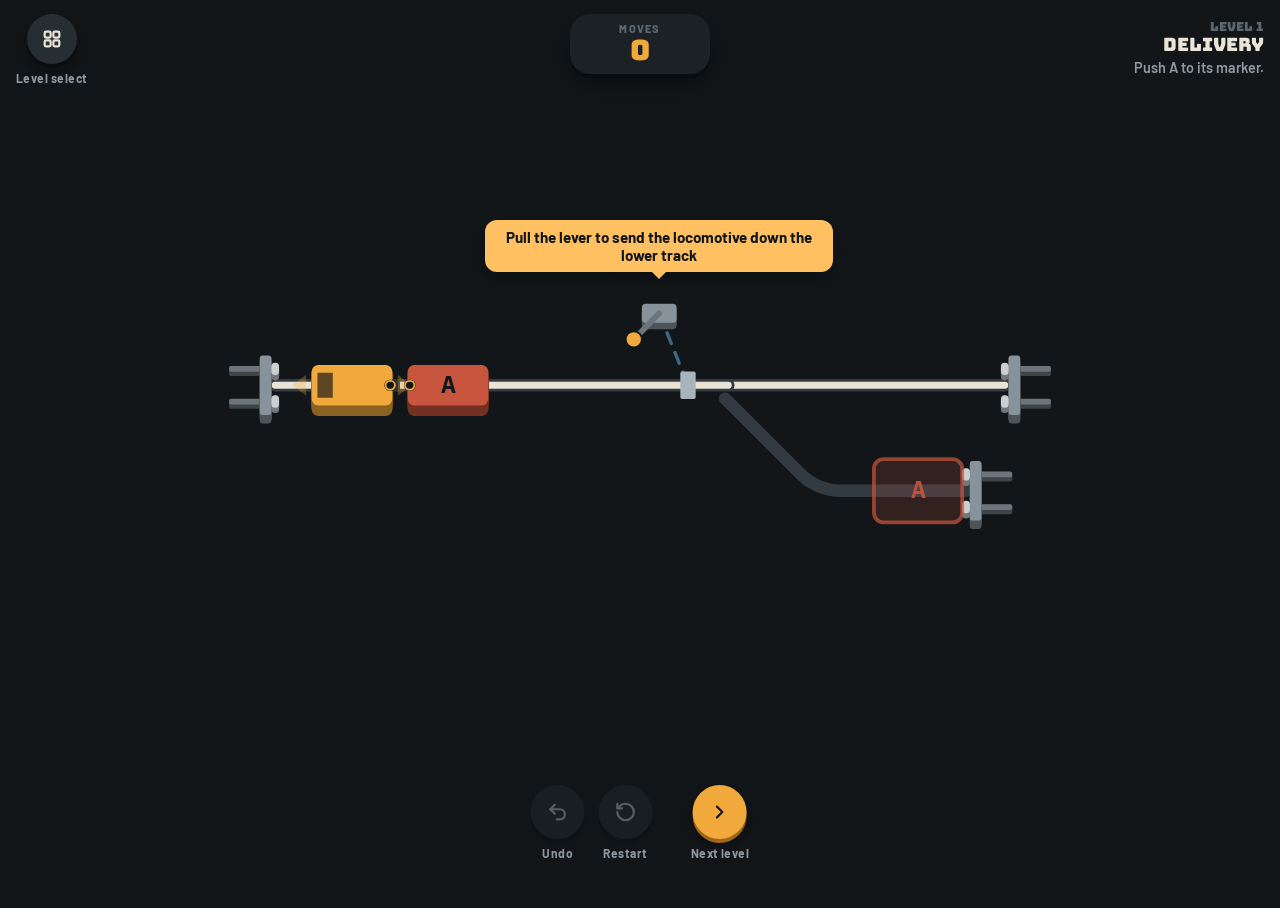
==== index.html @ 8802b1e8 "shunting-yard: switch blades, the blocking section, wires from every control - Both legs of a switch" ====
<!doctype html>
<html lang="en">
<head>
  <meta charset="utf-8" />
  <meta name="viewport" content="width=device-width, initial-scale=1" />
  <title>Shunting Yard</title>

  <link rel="stylesheet" href="../shared/cohesion.css" />
  <script type="module" src="../shared/cohesion.js"></script>

  <!-- a signal box at night: slate panel, lamp-white track, signal amber.
       Bungee is the yard signage, Barlow the timetable, IBM Plex Mono the car lettering. -->
  <link rel="preconnect" href="https://fonts.googleapis.com">
  <link rel="preconnect" href="https://fonts.gstatic.com" crossorigin>
  <link href="https://fonts.googleapis.com/css2?family=Bungee&family=Barlow:wght@400;500;600;700;800&family=IBM+Plex+Mono:wght@400;600&display=swap" rel="stylesheet">

  <style>
    :root {
      --bg:        #121619;  /* signal-box panel slate */
      --panel:     #1b2125;
      --panel-2:   #262e34;
      --border:    #323b41;
      --lip:       #0a0d0f;
      --text:      #e9e4d6;  /* lamp white */
      --muted:     #8f9aa2;
      --faint:     #5c6870;
      --accent:    #f2a93b;  /* signal amber */
      --accent-hi: #ffc061;
      --accent-lip:#a1661a;
      --on-accent: #121619;
      --font-ui:      "Barlow", system-ui, sans-serif;
      --font-mono:    "IBM Plex Mono", ui-monospace, monospace;
      --font-display: "Bungee", "Barlow", system-ui, sans-serif;
    }

    html, body { height: 100%; overflow: hidden; background: var(--bg); }
    body { font-family: var(--font-ui); color: var(--text); }
    #yard { position: absolute; top: 0; left: 0; display: block; touch-action: none; }
    button { font: inherit; }
    [hidden] { display: none !important; }
    svg.st-ico { width: 22px; height: 22px; fill: none; stroke: currentColor; stroke-width: 2.4; stroke-linecap: round; stroke-linejoin: round; }

    /* chunky pressable buttons: a darker lip underneath that the button sinks into when pressed */
    .st-btn {
      --btn-lip: var(--lip);
      display: inline-flex; align-items: center; justify-content: center; gap: 8px;
      font: 800 1rem var(--font-ui); letter-spacing: .01em; color: var(--text);
      background: var(--panel-2); border: 0; border-radius: 16px; padding: 12px 20px; cursor: pointer;
      box-shadow: 0 4px 0 var(--btn-lip), 0 8px 18px rgba(0,0,0,.35);
      transition: transform .08s, box-shadow .08s, background .15s, opacity .15s;
    }
    .st-btn:hover { background: #303a41; }
    .st-btn:active:not(:disabled) { transform: translateY(3px); box-shadow: 0 1px 0 var(--btn-lip), 0 4px 10px rgba(0,0,0,.3); }
    .st-btn:disabled { opacity: .35; cursor: default; }
    .st-btn:focus-visible { outline: 3px solid var(--accent-hi); outline-offset: 3px; }
    .st-btn.is-amber { background: var(--accent); color: var(--on-accent); --btn-lip: var(--accent-lip); }
    .st-btn.is-amber:hover { background: var(--accent-hi); }

    /* ---------- start screen ---------- */
    .st-menu {
      position: fixed; inset: 0; z-index: 10; overflow-y: auto; padding: 48px 16px 70px;
      background: radial-gradient(120% 80% at 50% 25%, rgba(18,22,25,.6), rgba(18,22,25,.95));
      backdrop-filter: blur(6px); -webkit-backdrop-filter: blur(6px);
    }
    .st-menu-inner { text-align: center; max-width: 860px; margin: 0 auto; }
    .st-logo {
      margin: 0; font: 400 clamp(2.4rem, 8vw, 4.6rem)/1 var(--font-display); color: var(--accent);
      text-shadow: 0 5px 0 var(--accent-lip), 0 14px 30px rgba(0,0,0,.5);
    }
    .st-logo span { display: block; font-size: .5em; color: var(--text); text-shadow: 0 4px 0 var(--lip); letter-spacing: .08em; margin-bottom: 6px; }
    .st-pitch { margin: 22px auto 30px; max-width: 470px; font-size: 1.08rem; line-height: 1.5; color: var(--muted); }
    .st-pitch b { color: var(--text); font-weight: 700; }
    .st-levels { display: grid; grid-template-columns: repeat(4, 1fr); gap: 16px; }
    .st-level { flex-direction: column; gap: 6px; padding: 16px 12px 14px; border-radius: 20px; text-align: center; }
    .st-level svg.st-thumb { width: 100%; height: 64px; margin-bottom: 4px; }
    .st-level-num { font: 400 .8rem var(--font-display); color: var(--faint); }
    .st-level-name { font: 400 1.05rem/1.1 var(--font-display); color: var(--accent); }
    .st-level-sub { font-weight: 600; font-size: .85rem; color: var(--muted); }
    .st-mini-stars { display: flex; gap: 3px; justify-content: center; }
    .st-mini-stars svg { width: 18px; height: 18px; }

    .st-level.is-locked { opacity: .4; cursor: default; box-shadow: 0 4px 0 var(--lip); }
    .st-level.is-locked:hover { background: var(--panel-2); }
    .st-level.is-locked .st-level-name { color: var(--faint); }
    .st-lock { width: 100%; height: 64px; display: grid; place-items: center; color: var(--faint); }
    .st-lock svg { width: 30px; height: 30px; }

    .st-star path { fill: var(--panel); stroke: var(--lip); stroke-width: 1; }
    .st-star.is-on path { fill: var(--accent); stroke: var(--accent-lip); }

    /* ---------- in play: top bar and scoreboard ---------- */
    .st-bar {
      position: fixed; top: 14px; left: 16px; right: 16px; z-index: 4;
      display: flex; align-items: flex-start; justify-content: space-between; gap: 12px; pointer-events: none;
    }
    .st-bar > * { pointer-events: auto; }
    .st-back { padding: 9px 14px 9px 10px; border-radius: 14px; font-size: .95rem; }
    .st-back svg.st-ico { width: 18px; height: 18px; }
    /* centered on the screen, whatever sits either side of it */
    .st-score {
      position: absolute; left: 50%; top: 0; transform: translateX(-50%);
      display: flex; align-items: stretch; background: var(--panel); border-radius: 20px; padding: 8px 6px;
      box-shadow: 0 4px 0 var(--lip), 0 10px 24px rgba(0,0,0,.4);
    }
    .st-stat { display: flex; flex-direction: column; align-items: center; justify-content: center; padding: 0 16px; min-width: 64px; }
    .st-stat + .st-stat { border-left: 2px solid var(--border); }
    .st-stat-label { font: 800 .68rem var(--font-ui); letter-spacing: .12em; text-transform: uppercase; color: var(--faint); }
    .st-stat-value { font: 800 1.45rem/1.15 var(--font-ui); font-variant-numeric: tabular-nums; color: var(--text); }
    .st-stat.is-moves .st-stat-value { font: 400 1.75rem/1.1 var(--font-display); color: var(--accent); }
    .st-stat.is-moves.is-over .st-stat-value { color: #e07a4f; }
    .st-stat.is-time .st-stat-value { min-width: 4.4ch; text-align: center; }
    .st-stat.is-time.is-armed .st-stat-value { color: var(--faint); }
    .st-tag { margin-left: auto; text-align: right; max-width: calc(50% - 90px); padding-top: 4px; }
    .st-tag-name { font: 400 1.15rem/1.1 var(--font-display); color: var(--text); }
    .st-tag-num { font: 400 .78rem var(--font-display); color: var(--faint); }
    .st-tag-goal { margin-top: 4px; font-weight: 600; font-size: .9rem; color: var(--muted); }

    /* a pointer to what to do next, over the yard */
    .st-nudge {
      position: fixed; z-index: 3; transform: translate(-50%, calc(-100% - 12px)); pointer-events: none;
      font-weight: 700; font-size: .95rem; color: var(--on-accent); background: var(--accent-hi);
      padding: 8px 14px; border-radius: 12px; transition: opacity .25s;
      width: max-content; max-width: min(320px, calc(100vw - 24px)); text-align: center;
      box-shadow: 0 6px 16px rgba(0,0,0,.35);
    }
    .st-nudge::after {
      content: ""; position: absolute; left: calc(50% + var(--ax, 0px)); bottom: -7px; margin-left: -7px;
      border: 7px solid transparent; border-bottom: 0; border-top-color: var(--accent-hi);
    }
    .st-nudge.is-gone { opacity: 0; }

    /* bottom: round controls with a label under each */
    .st-controls {
      position: fixed; left: 50%; bottom: 40px; transform: translateX(-50%); z-index: 4;
      display: flex; gap: 14px; align-items: flex-start;
    }
    .st-ctl { display: flex; flex-direction: column; align-items: center; gap: 7px; }
    .st-ctl .st-btn { width: 54px; height: 54px; padding: 0; border-radius: 50%; }
    .st-ctl span { font: 700 .75rem var(--font-ui); letter-spacing: .04em; color: var(--muted); white-space: nowrap; }
    .st-controls .st-gap { width: 10px; }
    .st-home { pointer-events: auto; }
    .st-home .st-btn { width: 50px; height: 50px; padding: 0; border-radius: 50%; }
    .st-score .st-stat { min-width: 96px; }


    /* ---------- results ---------- */
    .st-win {
      position: fixed; inset: 0; z-index: 9; display: grid; place-items: center; padding: 16px;
      background: rgba(8,10,12,.55);
    }
    .st-card {
      position: relative; width: min(500px, 100%); text-align: center; padding: 30px 26px 26px;
      background: var(--panel); border-radius: 26px; box-shadow: 0 6px 0 var(--lip), 0 24px 60px rgba(0,0,0,.6);
      animation: st-pop .45s cubic-bezier(.2, 1.5, .4, 1);
    }
    @keyframes st-pop { from { transform: scale(.6) translateY(30px); opacity: 0; } }
    .st-card h2 { margin: 0; font: 400 2.4rem/1 var(--font-display); color: var(--accent); text-shadow: 0 4px 0 var(--accent-lip); }
    .st-win-moves { margin-top: 10px; font-weight: 700; font-size: 1.05rem; color: var(--muted); }
    .st-stars { display: flex; justify-content: center; gap: 14px; margin: 18px 0 26px; }
    .st-star-slot { display: flex; flex-direction: column; align-items: center; gap: 4px; }
    .st-star-slot span { font-weight: 800; font-size: .85rem; color: var(--faint); font-variant-numeric: tabular-nums; }
    .st-star-slot.is-on span { color: var(--text); }
    .st-card-actions { flex-wrap: wrap; }
    .st-card-actions svg.st-ico { width: 18px; height: 18px; }
    .st-stars svg { width: 46px; height: 46px; }
    .st-stars svg.is-on { animation: st-star .5s cubic-bezier(.2, 1.6, .4, 1) both; }
    .st-star-slot:nth-child(2) svg.is-on { animation-delay: .15s; }
    .st-star-slot:nth-child(3) svg.is-on { animation-delay: .3s; }
    @keyframes st-star { from { transform: scale(0) rotate(-40deg); } }
    .st-results { display: flex; justify-content: center; margin-bottom: 24px; }
    .st-results .st-stat { min-width: 70px; }
    .st-card-actions { display: flex; gap: 12px; justify-content: center; }

    mike-footer[overlay] { z-index: 11 !important; } /* over the start screen (cohesion sets 4 inline) */

    @media (max-width: 760px) {
      .st-levels { grid-template-columns: repeat(2, 1fr); gap: 12px; }
    }
    @media (max-width: 600px) {
      .st-menu { padding-top: 32px; }
      .st-pitch { margin: 18px auto 22px; font-size: .95rem; }
      .st-levels { grid-template-columns: 1fr; gap: 10px; max-width: 360px; margin: 0 auto; }
      .st-level { display: grid; grid-template-columns: 96px 1fr auto; grid-template-rows: auto auto auto; column-gap: 14px;
        align-items: center; text-align: left; padding: 12px 16px; }
      .st-level svg.st-thumb { grid-row: 1 / 4; height: 46px; margin: 0; }
      .st-level-num { grid-column: 2; }
      .st-level-name { grid-column: 2; }
      .st-level-sub { grid-column: 2; }
      .st-level .st-mini-stars { grid-column: 3; grid-row: 1 / 4; flex-direction: column; }
      .st-level .st-lock { grid-row: 1 / 4; height: 46px; }
      .st-bar { flex-wrap: wrap; justify-content: space-between; top: 10px; left: 10px; right: 10px; }
      .st-score { padding: 6px 2px; }
      .st-score .st-stat { min-width: 72px; }
      /* no room beside the counter on a phone: the puzzle name gets its own row below */
      .st-tag { position: absolute; top: 76px; left: 0; right: 0; max-width: none; text-align: center; padding: 0; }
      .st-tag-num, .st-tag-name { display: inline; }
      .st-tag-num::after { content: " · "; }
      .st-tag-goal { font-size: .8rem; }
      .st-controls { gap: 10px; bottom: 34px; }
      .st-ctl .st-btn, .st-home .st-btn { width: 46px; height: 46px; }
      .st-controls .st-gap { width: 2px; }
    }
    @media (prefers-reduced-motion: reduce) {
      .st-card, .st-stars svg.is-on { animation: none; }
    }
  </style>
</head>
<body>
  <canvas id="yard"></canvas>

  <!-- start screen: pick a puzzle -->
  <div class="st-menu" id="menu">
    <div class="st-menu-inner">
      <h1 class="st-logo"><span>Shunting</span>Yard</h1>
      <p class="st-pitch">Put the cars in order. Only the <b>locomotive</b> can move anything:
        <b>drag it</b> to drive. Every <b>switch you throw</b> and every
        <b>coupling</b> you make or break is a move. Use as few as you can.</p>
      <div class="st-levels" id="levels"></div>
    </div>
  </div>

  <!-- in play -->
  <div class="st-bar" id="bar" hidden>
    <div class="st-ctl st-home">
      <button class="st-btn" id="back" title="back to the level list (Esc)">
        <svg class="st-ico" viewBox="0 0 24 24"><rect x="4" y="4" width="6.5" height="6.5" rx="1.5"/><rect x="13.5" y="4" width="6.5" height="6.5" rx="1.5"/><rect x="4" y="13.5" width="6.5" height="6.5" rx="1.5"/><rect x="13.5" y="13.5" width="6.5" height="6.5" rx="1.5"/></svg>
      </button><span>Level select</span>
    </div>
    <div class="st-score">
      <div class="st-stat is-moves" title="moves so far: each switch you throw and each coupling you make or break">
        <span class="st-stat-label">Moves</span><span class="st-stat-value" id="moves">0</span>
      </div>
    </div>
    <div class="st-tag">
      <div class="st-tag-num" id="tagNum"></div>
      <div class="st-tag-name" id="tagName"></div>
      <div class="st-tag-goal" id="tagGoal"></div>
    </div>
  </div>

  <div class="st-nudge is-gone" id="nudge"></div>

  <div class="st-controls" id="controls" hidden>
    <div class="st-ctl">
      <button class="st-btn" id="undo" title="take back the last thing you did (Z)">
        <svg class="st-ico" viewBox="0 0 24 24"><path d="M9 14 4 9l5-5"/><path d="M4 9h10.5a5.5 5.5 0 0 1 0 11H11"/></svg>
      </button><span>Undo</span>
    </div>
    <div class="st-ctl">
      <button class="st-btn" id="reset" title="put every car back where this level started (R)">
        <svg class="st-ico" viewBox="0 0 24 24"><path d="M3 12a9 9 0 1 0 9-9 9.75 9.75 0 0 0-6.74 2.74L3 8"/><path d="M3 3v5h5"/></svg>
      </button><span>Restart</span>
    </div>
    <div class="st-gap"></div>
    <div class="st-ctl">
      <button class="st-btn is-amber" id="skip" title="go on to the next level">
        <svg class="st-ico" viewBox="0 0 24 24"><path d="m9 18 6-6-6-6"/></svg>
      </button><span>Next level</span>
    </div>
  </div>


  <!-- results -->
  <div class="st-win" id="win" hidden>
    <div class="st-card" role="dialog" aria-labelledby="winTitle">
      <h2 id="winTitle">Shunted!</h2>
      <div class="st-win-moves" id="winMoves"></div>
      <div class="st-stars" id="stars"></div>
      <div class="st-card-actions">
        <button class="st-btn" id="winRetry" title="play this level again from the start">Try again</button>
        <button class="st-btn" id="winMenu" title="back to the level list"><svg class="st-ico" viewBox="0 0 24 24"><rect x="4" y="4" width="6.5" height="6.5" rx="1.5"/><rect x="13.5" y="4" width="6.5" height="6.5" rx="1.5"/><rect x="4" y="13.5" width="6.5" height="6.5" rx="1.5"/><rect x="13.5" y="13.5" width="6.5" height="6.5" rx="1.5"/></svg>Level select</button>
        <button class="st-btn is-amber" id="winNext" title="go on to the next level">Next level</button>
      </div>
    </div>
  </div>

  <mike-footer overlay></mike-footer>

  <script type="module">
    import { LEVELS, starCuts, starsFor } from "./levels.mjs";
    import { loadLevel } from "./setup.mjs";
    import { walk, nextTrack, pointOnTrack, setDeckAngle } from "./yard.mjs";
    import {
      fromSlots, clone, drive, coast, scan, switchLocked, throwSwitch, joints, toggleCoupling, isCoupled, goalMet, BLANK, REACH, goalSpots, atSpot,
      turnTurntable, turntableLocked, plateCovered, BODY,
    } from "./motion.mjs";

    const C = {
      bg: "#121619", dim: "#323b42", lit: "#e9e4d6", amber: "#f2a93b", amberHi: "#ffc061",
      muted: "#87929a", faint: "#56616a", filler: "#5e6970", danger: "#e0556b",
      wire: "#6fd3ff", // pressure plates and their wiring
      steel: "#a9b4ba", // the section of track at a switch's points
    };
    const CAR_COLORS = {
      A: "#c8553d", B: "#4b87c6", C: "#5aa66c", D: "#a070c8",
      E: "#3fb0aa", F: "#d6739e", G: "#8f9c4c", H: "#b07a4a",
    };
    const carColor = (car) => car.loco ? C.amber : car.filler ? C.filler : CAR_COLORS[car.name] || C.muted;

    const canvas = document.getElementById("yard");
    const ctx = canvas.getContext("2d");
    let W = 0, H = 0, dpr = 1;
    let L = 40, ox = 0, oy = 0, rot = 0; // car length in px, layout origin, quarter turn on phones

    // ---------- game state ----------
    const $ = (id) => document.getElementById(id);
    let levelIndex = 0, level, yard, cars, goals, state, startAt = [];
    let moves = 0, history = [], solved = false, playing = false;
    let drag = null, hover = null, flashSwitch = null, flashTable = null;
    // plates going off: plate → time, and what they hit: "switch:k" / "turntable:k" → { t, ok }
    const plateFlash = new Map(), wireHit = new Map();
    // free-rolling cars: car → { speed, dir }, carried by the car at the front of the move
    let rolling = new Map();
    // how far each switch has swung toward its leg 1 (eases to state), and how lit each track is
    let swing = [], litAmt = new Map();
    // each turntable's deck angle on screen, easing toward its stop
    let tableAngle = [];

    // Progress for this visit only (a refresh starts over): stars earned per
    // puzzle. Finishing a puzzle opens the next; the puzzle list opens once the
    // two tutorial puzzles are done.
    const earned = {};
    // While testing, everything's open; set to false for the real first playthrough.
    const ALL_OPEN = true;
    const done = (i) => ALL_OPEN || earned[LEVELS[i]?.name] != null;
    const playable = (i) => ALL_OPEN || i === 0 || done(i - 1);
    const listOpen = () => ALL_OPEN || done(1);

    function freshState() { const lv = loadLevel(level); return fromSlots(lv.yard, lv.state); }

    function startLevel(i) {
      levelIndex = (i + LEVELS.length) % LEVELS.length;
      level = LEVELS[levelIndex];
      ({ yard, cars, goals } = loadLevel(level));
      state = freshState();
      startAt = state.at.map((p) => ({ ...p }));
      moves = 0; history = []; solved = false; drag = null; hover = null; rolling = new Map(); pull = null;
      swing = state.sw.slice(); litAmt = new Map();
      tableAngle = state.tt.map((st, k) => yard.turntables[k].stops[st].angle);
      playing = true;
      $("menu").hidden = true; $("bar").hidden = false; $("controls").hidden = false; $("win").hidden = true;
      $("tagNum").textContent = `Level ${levelIndex + 1}`;
      $("tagName").textContent = level.name;
      $("tagGoal").textContent = level.blurb;
      layout();
      updateCount();
      updateGates();
    }

    // what's open: the next level once this one is done, the list after the tutorials
    function updateGates() {
      const last = levelIndex === LEVELS.length - 1;
      $("skip").disabled = !done(levelIndex) || last;
      $("skip").title = done(levelIndex) ? "go on to the next level" : "finish this level to open the next one";
      $("back").parentElement.hidden = !listOpen();
      $("winMenu").hidden = !listOpen();
      $("winNext").hidden = last;
    }

    function showMenu() {
      if (!listOpen()) return;
      playing = false; drag = null; hover = null;
      $("menu").hidden = false; $("bar").hidden = true; $("controls").hidden = true; $("win").hidden = true;
      $("nudge").classList.add("is-gone");
      buildMenu();
    }

    function pushHistory() { history.push({ state: clone(state), moves }); }
    function undo() {
      if ((drag && drag.held) || !history.length) return;
      drag = null; rolling = new Map(); pull = null;
      ({ state, moves } = history.pop());
      solved = false;
      $("win").hidden = true;
      updateCount();
    }

    function updateCount() {
      $("moves").textContent = moves;
      $("undo").disabled = !history.length;
      $("reset").disabled = !history.length;
    }

    // ---------- start screen ----------
    const STAR = '<path d="M12 2.6l2.9 6 6.5.8-4.8 4.5 1.2 6.5L12 17.2l-5.8 3.2 1.2-6.5L2.6 9.4l6.5-.8z"/>';
    const starSvg = (on) => `<svg class="st-star${on ? " is-on" : ""}" viewBox="0 0 24 24">${STAR}</svg>`;

    // a little map of the puzzle: its track, and its cars where they start
    function thumb(lv) {
      const { yard: y, cars: cs, state: st } = loadLevel(lv);
      const b = y.bounds, pad = 0.5, w = b.maxX - b.minX + 2 * pad, h = b.maxY - b.minY + 2 * pad;
      const X = (x) => (x - b.minX + pad).toFixed(2), Y = (v) => (v - b.minY + pad).toFixed(2);
      let svg = `<svg class="st-thumb" viewBox="0 0 ${w.toFixed(2)} ${h.toFixed(2)}" preserveAspectRatio="xMidYMid meet">`;
      for (const T of y.turntables) svg += `<circle cx="${X(T.center[0])}" cy="${Y(T.center[1])}" r="${(T.r + 0.12).toFixed(2)}" fill="#0b0e10" stroke="${T.manual ? C.amber : C.dim}" stroke-width="0.08"/>`;
      for (const t of Object.values(y.tracks)) {
        svg += `<polyline points="${t.pts.map(([x, v]) => `${X(x)},${Y(v)}`).join(" ")}" fill="none" stroke="${C.dim}" stroke-width="0.16" stroke-linecap="round" stroke-linejoin="round"/>`;
      }
      for (const pl of y.plates) {
        const q = pointOnTrack(y.tracks[pl.track], pl.s);
        svg += `<rect x="-0.25" y="-0.3" width="0.5" height="0.6" rx="0.06" fill="${C.wire}" transform="translate(${X(q.x)} ${Y(q.y)}) rotate(${(q.ang * 180 / Math.PI).toFixed(1)})"/>`;
      }
      st.pos.forEach((p, c) => {
        const sl = y.slots[p];
        const rect = (dy, fill) => `<rect x="-0.42" y="-0.22" width="0.84" height="0.44" rx="0.08" fill="${fill}" transform="translate(${X(sl.x)} ${(+Y(sl.y) + dy).toFixed(2)}) rotate(${(sl.ang * 180 / Math.PI).toFixed(1)})"/>`;
        svg += rect(0.07, shade(carColor(cs[c]))) + rect(0.035, shade(carColor(cs[c]))) + rect(0, carColor(cs[c]));
      });
      return svg + "</svg>";
    }

    function buildMenu() {
      const box = $("levels");
      box.innerHTML = "";
      LEVELS.forEach((lv, i) => {
        const b = earned[lv.name];
        const btn = document.createElement("button");
        btn.className = "st-btn st-level";
        if (!playable(i)) {
          // not reached yet: no peeking
          btn.classList.add("is-locked");
          btn.disabled = true;
          btn.title = "finish the level before this one to open it";
          btn.innerHTML = `<span class="st-lock"><svg class="st-ico" viewBox="0 0 24 24"><rect x="5" y="11" width="14" height="10" rx="2"/><path d="M8 11V8a4 4 0 0 1 8 0v3"/></svg></span>` +
            `<span class="st-level-num">Level ${i + 1}</span><span class="st-level-name">???</span>` +
            `<span class="st-mini-stars">${[1, 2, 3].map(() => starSvg(false)).join("")}</span>`;
          box.appendChild(btn);
          return;
        }
        btn.title = `${lv.name}: ${lv.blurb}`;
        btn.innerHTML = thumb(lv) +
          `<span class="st-level-num">Level ${i + 1}</span>` +
          `<span class="st-level-name">${lv.name}</span>` +
          `<span class="st-mini-stars">${[1, 2, 3].map((k) => starSvg(b != null && b >= k)).join("")}</span>`;
        btn.onclick = () => startLevel(i);
        box.appendChild(btn);
      });
    }

    // ---------- layout ----------
    function layout() {
      W = document.documentElement.clientWidth; H = document.documentElement.clientHeight;
      dpr = Math.max(1, window.devicePixelRatio || 1);
      canvas.width = Math.round(W * dpr); canvas.height = Math.round(H * dpr);
      canvas.style.width = W + "px"; canvas.style.height = H + "px";
      if (!yard) return;
      const b = yard.bounds, pad = 0.8;
      const bw = b.maxX - b.minX + 2 * pad, bh = b.maxY - b.minY + 2 * pad;
      // room for the top bar and the round controls
      const top = W <= 600 ? 150 : 100, bottom = W <= 600 ? 108 : 124, side = 16;
      // On a portrait phone the yard runs down the screen instead of across it,
      // when that makes the cars bigger. The drawing happens in an unrotated
      // "layout" space, turned a quarter clockwise onto the screen.
      const flatL = Math.min((W - 2 * side) / bw, (H - top - bottom) / bh, 96);
      const tallL = Math.min((H - top - bottom) / bw, (W - 2 * side) / bh, 96);
      rot = H > W && tallL > flatL * 1.15 ? Math.PI / 2 : 0;
      let x0, x1, y0, y1;
      if (rot) { L = tallL; x0 = top; x1 = H - bottom; y0 = side; y1 = W - side; }
      else { L = flatL; x0 = side; x1 = W - side; y0 = top; y1 = H - bottom; }
      ox = x0 + (x1 - x0 - (b.maxX - b.minX) * L) / 2 - b.minX * L;
      oy = y0 + (y1 - y0 - (b.maxY - b.minY) * L) / 2 - b.minY * L;
    }
    const sx = (x) => ox + x * L, sy = (y) => oy + y * L;
    const wx = (px) => (px - ox) / L, wy = (py) => (py - oy) / L;
    // pointer position (screen) → layout space
    const toLayout = (px, py) => rot ? [py, W - px] : [px, py];
    // text that stays upright on screen whichever way the yard is turned
    function uprightText(text, x, y, dx = 0, dy = 0) {
      ctx.save(); ctx.translate(x, y); ctx.rotate(-rot); ctx.fillText(text, dx, dy); ctx.restore();
    }

    // ---------- where things are ----------
    const centerOf = (c) => pointOnTrack(yard.tracks[state.at[c].track], state.at[c].s);
    // a car body rides two bogies 0.4 either side of its center; the body is the line between them
    function poseOf(c) {
      const { track, s } = state.at[c];
      const p = walk(yard, track, s, 1, 0.4, state), q = walk(yard, track, s, -1, 0.4, state);
      return { x: (p.x + q.x) / 2, y: (p.y + q.y) / 2, ang: Math.atan2(p.y - q.y, p.x - q.x) };
    }
    // unit direction the loco would roll in direction d (relative to its track), or null at a dead end
    function heading(c, d) {
      const { track, s } = state.at[c], here = pointOnTrack(yard.tracks[track], s);
      const p = walk(yard, track, s, d, 0.15, state);
      const vx = p.x - here.x, vy = p.y - here.y, len = Math.hypot(vx, vy);
      return len < 1e-4 ? null : { x: vx / len, y: vy / len };
    }
    function canDrive(c, d) { return drive(yard, clone(state), c, d, 0.02).moved > 1e-4; }
    // halfway between the two cars' centers along the track
    const jointPoint = (j) => walk(yard, state.at[j.a].track, state.at[j.a].s, j.dir, j.dist / 2, state);

    // ---------- driving ----------
    // The pointer sets where you want the locomotivemotive; it heads there along the
    // track as fast as it can, up to VMAX. Cars it pushes but isn't coupled to
    // keep its speed when it backs off, and roll on until friction stops them,
    // like a wooden toy train given a shove.
    const VMAX = 10;      // the locomotive's top speed, car lengths per second
    const FRICTION = 12;  // how fast a rolling car slows, car lengths per second²
    const FOLLOW = 0.04;  // the locomotive closes on the pointer over about this many seconds

    const locoIds = () => cars.map((c, i) => (c.loco ? i : -1)).filter((i) => i >= 0);
    const otherLocos = (loco) => new Set(locoIds().filter((i) => i !== loco));
    // a car and everything coupled to it
    function consistOf(c0) {
      const out = new Set(), stack = [c0];
      while (stack.length) {
        const c = stack.pop();
        if (out.has(c)) continue;
        out.add(c);
        for (let o = 0; o < cars.length; o++) if (!out.has(o) && isCoupled(state, c, o)) stack.push(o);
      }
      return out;
    }

    function stepDrive(dt) {
      const loco = drag.loco, tg = drag.target;
      // Look along the track both ways, as the switches are set, for the point
      // nearest the pointer, and head there: proj is how far along the track it is.
      const here = state.at[loco], p0 = pointOnTrack(yard.tracks[here.track], here.s);
      let best = null, bestD = Math.hypot(tg.x - p0.x, tg.y - p0.y);
      for (const d of [1, -1]) {
        let cur = { track: here.track, s: here.s, dir: d }, t = 0;
        for (let i = 0; i < 1000; i++) { // up to 40 car lengths each way
          const nx = walk(yard, cur.track, cur.s, cur.dir, 0.04, state);
          const stepped = nx.track !== cur.track || Math.abs(nx.s - cur.s) > 1e-6;
          if (!stepped) break; // the end of the line this way
          t += 0.04; cur = nx;
          const dd = Math.hypot(tg.x - nx.x, tg.y - nx.y);
          if (dd < bestD - 1e-6) { bestD = dd; best = { d, proj: t }; }
        }
      }
      drag.still = true;
      // a small dead zone before turning back, so it settles instead of hunting back and forth
      if (best && best.d !== drag.lastD && best.proj < 0.04) best = null;
      if (best && best.proj > 0.003 && dt > 0) {
        const before = clone(state);
        // ease toward the pointer (pointer events come in bursts), never faster than VMAX
        const want = best.proj < 0.02 ? best.proj : best.proj * Math.min(1, dt / FOLLOW);
        const r = drive(yard, state, loco, best.d, Math.min(want, VMAX * dt), otherLocos(loco));
        noteEvents(r.events);
        // its speed, averaged over a few frames: what it hands on to cars it shoves
        drag.v = (drag.v ?? 0) + (r.moved / dt - (drag.v ?? 0)) * Math.min(1, dt / 0.08);
        if (r.moved > 1e-6) {
          drag.still = false;
          drag.lastD = r.dir;
          if (!drag.pushed) { history.push({ state: before, moves }); drag.pushed = true; updateCount(); }
          // whatever it pushed without being coupled to it is now moving at its speed
          const attached = consistOf(loco), pushed = r.members.filter((m) => !attached.has(m.c));
          if (pushed.length) {
            const rear = pushed[pushed.length - 1], speed = Math.min(drag.v, r.moved / dt);
            for (const m of pushed) rolling.delete(m.c);
            rolling.set(rear.c, { speed, dir: rear.dir, mass: pushed.length });
          }
        }
        if (r.stop) blockedBy(r.stop);
      }
      if (!drag.held && drag.still) drag = null; // let go and arrived
    }

    // cars rolling on their own, slowing with friction
    function stepRolling(dt) {
      if (!rolling.size || dt <= 0) return;
      const locos = new Set(locoIds());
      const onLoco = new Set();
      for (const l of locos) for (const c of consistOf(l)) onLoco.add(c);
      for (const [c, v] of [...rolling]) {
        if (!rolling.has(c)) continue;
        if (onLoco.has(c)) { rolling.delete(c); continue; }
        const r = coast(yard, state, c, v.dir, v.speed * dt, locos);
        noteEvents(r.events);
        // anything it runs into shares its momentum
        const mass = r.members.length;
        if (mass > v.mass) { v.speed *= v.mass / mass; v.mass = mass; }
        for (const m of r.members) if (m.c !== c) rolling.delete(m.c);
        v.dir = r.dir;
        v.speed -= FRICTION * dt;
        if (r.stop || v.speed <= 0 || r.moved <= 1e-9) rolling.delete(c);
      }
    }

    // Coupling across a small gap: the couplers draw the two cars together to
    // the usual coupled spacing. The side with a locomotive holds still (its
    // brakes are on); otherwise the lighter side moves. If that side can't
    // move, the other one does.
    const PULL_SPEED = 2; // car lengths per second
    let pull = null; // { a, b, mover, dir, remaining, swapped }

    function dirToward(from, to) {
      const p = state.at[from];
      for (const d of [1, -1]) {
        const r = scan(yard, state, p.track, p.s, d, 1 + REACH + 0.05);
        if (r && r.car === to) return d;
      }
      return 0;
    }

    function startPull(a, b, dist) {
      const gap = dist - 1;
      if (gap <= 1e-3) return;
      const A = consistOf(a), B = consistOf(b);
      const hasLoco = (set) => [...set].some((c) => cars[c].loco);
      const moveA = hasLoco(B) && !hasLoco(A) ? true
        : hasLoco(A) && !hasLoco(B) ? false
        : A.size < B.size;
      const mover = moveA ? a : b, other = moveA ? b : a;
      pull = { a, b, mover, dir: dirToward(mover, other), remaining: gap, swapped: false };
    }

    function stepPull(dt) {
      if (!pull || dt <= 0) return;
      const { a, b } = pull;
      // with this one coupling set aside, roll the mover in toward the other car
      toggleCoupling(state, a, b);
      const locos = new Set(locoIds().filter((l) => !consistOf(pull.mover).has(l)));
      const r = coast(yard, state, pull.mover, pull.dir, Math.min(pull.remaining, PULL_SPEED * dt), locos);
      noteEvents(r.events);
      toggleCoupling(state, a, b);
      pull.remaining -= r.moved;
      if (pull.remaining <= 1e-4) { pull = null; return; }
      if (r.moved <= 1e-6) {
        if (pull.swapped) { pull = null; return; } // neither side can move: leave the slack
        const stuck = pull.mover, next = stuck === a ? b : a;
        pull = { ...pull, mover: next, dir: dirToward(next, stuck), swapped: true };
      }
    }

    // a plate went off: light it and its wires, and show which targets moved
    function noteEvents(events) {
      const now = performance.now();
      for (const ev of events || []) {
        plateFlash.set(ev.plate, now);
        for (const r of ev.results) wireHit.set(r.switch != null ? `switch:${r.switch}` : `turntable:${r.turntable}`, { t: now, ok: r.ok });
      }
    }

    function blockedBy(stop) {
      if (!stop || stop.why !== "foul") return;
      const k = yard.switchIndex[stop.node];
      if (k == null || (flashSwitch && flashSwitch.k === k && performance.now() - flashSwitch.t < 600)) return;
      flashSwitch = { k, t: performance.now() };
    }

    // ---------- hit testing ----------
    // A manual switch is worked by a lever standing beside the points, on the
    // side away from the diverging leg.
    function leverPos(k) {
      const S = yard.switches[k], n = yard.nodes[S.id];
      const dt = legDir(S.trunk, S.id), [d0, d1] = S.legs.map((l) => legDir(l, S.id));
      let px = -dt.y, py = dt.x; // across the track
      const dev = (d) => d.x * dt.x + d.y * dt.y; // the diverging leg is the one bending most
      const div = dev(d0) > dev(d1) ? d0 : d1;
      if (px * div.x + py * div.y > 0) { px = -px; py = -py; }
      return { x: n.x + px * 0.75 + dt.x * 0.3, y: n.y + py * 0.75 + dt.y * 0.3, nx: px, ny: py };
    }
    function leverAt(px, py) {
      for (let k = 0; k < yard.switches.length; k++) {
        if (!yard.switches[k].lever) continue;
        const p = leverPos(k);
        if (Math.hypot(sx(p.x) - px, sy(p.y) - py) < Math.max(18, L * 0.34)) return k;
      }
      return -1;
    }
    // A car blocks a switch when its body is over the points. Cars are drawn
    // BODY long but are a whole car length coupler to coupler, so the stretch of
    // track where a drawn car blocks is JOINT either side of the points.
    const JOINT = 0.5 - BODY / 2;

    // A manual turntable's lever stands outside the pit, in the widest gap between its exits.
    function tableLeverPos(k) {
      const T = yard.turntables[k];
      const angs = T.exits.map((e) => ((e.angle % (2 * Math.PI)) + 2 * Math.PI) % (2 * Math.PI)).sort((a, b) => a - b);
      let best = 0, gap = -1;
      angs.forEach((a, i) => {
        const b = i + 1 < angs.length ? angs[i + 1] : angs[0] + 2 * Math.PI;
        if (b - a > gap) { gap = b - a; best = a + (b - a) / 2; }
      });
      const R = T.r + 0.95;
      return { x: T.center[0] + R * Math.cos(best), y: T.center[1] + R * Math.sin(best) };
    }
    function turntableAt(px, py) {
      for (let k = 0; k < yard.turntables.length; k++) {
        if (!yard.turntables[k].manual) continue;
        const p = tableLeverPos(k);
        if (Math.hypot(sx(p.x) - px, sy(p.y) - py) < Math.max(18, L * 0.34)) return k;
      }
      return -1;
    }
    // The tap zone for a coupler is an oval: generous across the track, tight
    // along it, so it doesn't eat into where you'd grab the locomotive.
    function jointAt(px, py) {
      const along = Math.max(12, L * 0.2), across = Math.max(26, L * 0.55);
      let best = null, bd = 1;
      for (const j of joints(yard, state)) {
        const m = jointPoint(j);
        const dx = px - sx(m.x), dy = py - sy(m.y), c = Math.cos(m.ang), s = Math.sin(m.ang);
        const d = Math.hypot((dx * c + dy * s) / along, (-dx * s + dy * c) / across);
        if (d < bd) { bd = d; best = j; }
      }
      return best;
    }
    function locoAt(px, py) {
      for (let c = 0; c < cars.length; c++) {
        if (!cars[c].loco) continue;
        const s = poseOf(c);
        const dx = wx(px) - s.x, dy = wy(py) - s.y;
        const u = dx * Math.cos(s.ang) + dy * Math.sin(s.ang), v = -dx * Math.sin(s.ang) + dy * Math.cos(s.ang);
        if (Math.abs(u) < 0.5 && Math.abs(v) < 0.35) return c;
      }
      return -1;
    }
    function hitTest(px, py) {
      // a car sitting on the points covers the switch (which is locked anyway)
      const j = jointAt(px, py);
      if (j) return { kind: "joint", j };
      const c = locoAt(px, py);
      if (c >= 0) return { kind: "loco", c };
      const k = leverAt(px, py);
      if (k >= 0) return { kind: "switch", k };
      const t = turntableAt(px, py);
      if (t >= 0) return { kind: "turntable", k: t };
      return null;
    }

    canvas.addEventListener("pointermove", (e) => {
      const [px, py] = toLayout(e.clientX, e.clientY);
      if (drag && drag.held) { drag.target = { x: wx(px) - drag.off.x, y: wy(py) - drag.off.y }; return; }
      hover = solved || !playing ? null : hitTest(px, py);
      canvas.style.cursor = !hover ? "default"
        : hover.kind === "loco" ? "grab"
        : hover.kind === "switch" && switchLocked(yard, state, hover.k) ? "not-allowed"
        : hover.kind === "turntable" && turntableLocked(yard, state, hover.k) ? "not-allowed"
        : "pointer";
    });
    canvas.addEventListener("pointerleave", () => { if (!drag) hover = null; });
    canvas.addEventListener("pointerdown", (e) => {
      if (solved || !playing) return;
      const [px, py] = toLayout(e.clientX, e.clientY);
      const h = hitTest(px, py);
      hover = h;
      if (!h) return;
      if (h.kind === "switch") {
        if (switchLocked(yard, state, h.k)) { flashSwitch = { k: h.k, t: performance.now(), why: "car on switch" }; return; }
        pushHistory();
        throwSwitch(yard, state, h.k);
        moves++;
        updateCount();
      } else if (h.kind === "turntable") {
        if (turntableLocked(yard, state, h.k)) { flashTable = { k: h.k, t: performance.now() }; return; }
        pushHistory();
        turnTurntable(yard, state, h.k);
        moves++;
        updateCount();
      } else if (h.kind === "joint") {
        pushHistory();
        const coupling = !isCoupled(state, h.j.a, h.j.b);
        toggleCoupling(state, h.j.a, h.j.b);
        if (coupling) startPull(h.j.a, h.j.b, h.j.dist);
        moves++;
        updateCount();
      } else if (h.kind === "loco") {
        try { canvas.setPointerCapture(e.pointerId); } catch {}
        const c = centerOf(h.c);
        drag = { loco: h.c, off: { x: wx(px) - c.x, y: wy(py) - c.y }, target: { x: c.x, y: c.y }, held: true, pushed: false, still: true };
        canvas.style.cursor = "grabbing";
      }
    });
    const endDrag = () => { if (drag && drag.held) { drag.held = false; canvas.style.cursor = "grab"; } };
    canvas.addEventListener("pointerup", endDrag);
    canvas.addEventListener("pointercancel", endDrag);

    $("undo").onclick = undo;
    $("reset").onclick = () => {
      if (!history.length || (drag && drag.held)) return;
      drag = null; rolling = new Map(); pull = null;
      pushHistory();
      state = freshState();
      moves = 0;
      solved = false;
      $("win").hidden = true;
      updateCount();
    };
    $("skip").onclick = () => startLevel(levelIndex + 1);
    $("back").onclick = showMenu;
    $("winMenu").onclick = showMenu;
    $("winNext").onclick = () => startLevel(levelIndex + 1);
    $("winRetry").onclick = () => startLevel(levelIndex);
    window.addEventListener("keydown", (e) => {
      if (e.target.closest("input, textarea") || document.querySelector(".cohesion-modal-backdrop")) return;
      if (e.key === "Escape") { if ($("win").hidden && playing) showMenu(); return; }
      if (!playing) return;
      if (e.key === "z") { e.preventDefault(); undo(); }
      else if (e.key === "r" && !e.metaKey && !e.ctrlKey) $("reset").click();
    });
    window.addEventListener("resize", layout);

    // ---------- drawing ----------
    // tracks reachable from a loco with the switches as they are
    function litTracks() {
      const lit = new Set(), stack = [];
      cars.forEach((c, i) => { if (c.loco) stack.push(state.at[i].track); });
      while (stack.length) {
        const id = stack.pop();
        if (lit.has(id)) continue;
        lit.add(id);
        const t = yard.tracks[id];
        for (const n of [t.from, t.to]) { const nx = nextTrack(yard, id, n, state); if (nx) stack.push(nx.track); }
      }
      return lit;
    }

    function trackPath(t, s0 = 0, s1 = t.len, fresh = true) {
      if (fresh) ctx.beginPath();
      const p0 = pointOnTrack(t, s0);
      ctx.moveTo(sx(p0.x), sy(p0.y));
      for (let i = 1; i < t.pts.length - 1; i++) if (t.cum[i] > s0 && t.cum[i] < s1) ctx.lineTo(sx(t.pts[i][0]), sy(t.pts[i][1]));
      const p1 = pointOnTrack(t, s1);
      ctx.lineTo(sx(p1.x), sy(p1.y));
    }

    // the first stretch of a track leaving a node: unit direction
    // which way a track heads away from a node, judged a little way along
    // (a curved leg leaves the points nearly straight)
    function legDir(trackId, nodeId) {
      const t = yard.tracks[trackId], n = yard.nodes[nodeId];
      const p = pointOnTrack(t, t.from === nodeId ? Math.min(0.8, t.len) : Math.max(0, t.len - 0.8));
      const len = Math.hypot(p.x - n.x, p.y - n.y);
      return { x: (p.x - n.x) / len, y: (p.y - n.y) / len };
    }

    function roundRect(x, y, w, h, r) {
      ctx.beginPath();
      ctx.moveTo(x + r, y); ctx.arcTo(x + w, y, x + w, y + h, r); ctx.arcTo(x + w, y + h, x, y + h, r);
      ctx.arcTo(x, y + h, x, y, r); ctx.arcTo(x, y, x + w, y, r); ctx.closePath();
    }

    // a color with some black mixed in, for the sides of things
    function shade(hex, f = 0.42) {
      const n = parseInt(hex.slice(1, 7), 16);
      const ch = (v) => Math.round(v * (1 - f)).toString(16).padStart(2, "0");
      return "#" + ch(n >> 16) + ch((n >> 8) & 255) + ch(n & 255);
    }
    // a little fake 3D: everything stands up off the panel, so its side shows
    // below it on screen. Screen-down, in layout pixels (the yard may be turned).
    const depth = () => Math.max(3, L * 0.11);
    const downX = () => Math.sin(rot), downY = () => Math.cos(rot);

    // a box at (x, y) layout units, `along` long in direction d and `across` wide,
    // with its side showing below it on screen
    function block(x, y, d, along, across, col, lift = depth() * 0.8, radius = 0.03) {
      const ang = Math.atan2(d.y, d.x);
      const face = (ox2, oy2) => {
        ctx.save(); ctx.translate(sx(x) + ox2, sy(y) + oy2); ctx.rotate(ang);
        roundRect(-along * L / 2, -across * L / 2, along * L, across * L, radius * L); ctx.fill(); ctx.restore();
      };
      ctx.fillStyle = shade(col);
      for (let k = lift; k > 0; k -= 1) face(downX() * k, downY() * k);
      ctx.fillStyle = col; face(0, 0);
    }
    // A switch lever: a steel base beside the points with a handle that leans
    // one way for each leg (swinging as the switch throws), and an amber knob.
    function drawLever(k, sw, { hot, locked, flash }) {
      const S = yard.switches[k], p = leverPos(k), dt = legDir(S.trunk, S.id);
      block(p.x, p.y, dt, 0.36, 0.2, C.muted, depth() * 0.6, 0.04);
      const a = (sw - 0.5) * 1.6; // radians either side of straight up the track
      const hx = dt.x * Math.cos(a) + p.nx * Math.sin(a), hy = dt.y * Math.cos(a) + p.ny * Math.sin(a);
      const len = 0.38, x0 = sx(p.x), y0 = sy(p.y), x1 = sx(p.x + hx * len), y1 = sy(p.y + hy * len);
      ctx.lineCap = "round";
      ctx.lineWidth = Math.max(2.5, L * 0.06); ctx.strokeStyle = shade(C.muted, 0.2);
      ctx.beginPath(); ctx.moveTo(x0, y0); ctx.lineTo(x1, y1); ctx.stroke();
      ctx.beginPath(); ctx.arc(x1, y1, Math.max(4, L * (hot ? 0.1 : 0.085)), 0, Math.PI * 2);
      ctx.fillStyle = flash ? C.danger : locked ? C.faint : hot ? C.amberHi : C.amber; ctx.fill();
      ctx.lineWidth = 2; ctx.strokeStyle = C.bg; ctx.stroke();
    }

    // A turntable's lever: a round steel base with a crank that points the way
    // the deck does (so it turns as the table turns), and an amber knob.
    function drawTableLever(k, { hot, locked, flash }) {
      const p = tableLeverPos(k), a = tableAngle[k] ?? 0;
      block(p.x, p.y, { x: 1, y: 0 }, 0.3, 0.3, C.muted, depth() * 0.6, 0.15);
      const x0 = sx(p.x), y0 = sy(p.y), x1 = sx(p.x + Math.cos(a) * 0.3), y1 = sy(p.y + Math.sin(a) * 0.3);
      ctx.lineCap = "round";
      ctx.lineWidth = Math.max(2.5, L * 0.06); ctx.strokeStyle = shade(C.muted, 0.2);
      ctx.beginPath(); ctx.moveTo(x0, y0); ctx.lineTo(x1, y1); ctx.stroke();
      ctx.beginPath(); ctx.arc(x1, y1, Math.max(4, L * (hot ? 0.1 : 0.085)), 0, Math.PI * 2);
      ctx.fillStyle = flash ? C.danger : locked ? C.faint : hot ? C.amberHi : C.amber; ctx.fill();
      ctx.lineWidth = 2; ctx.strokeStyle = C.bg; ctx.stroke();
    }

    function drawBufferStop(n) {
      const d = legDir(n.tracks[0], n.id), p = { x: -d.y, y: d.x }; // d points into the track
      const at = (back, side) => [n.x - d.x * back + p.x * side, n.y - d.y * back + p.y * side];
      // the frame: the rails carry on behind the beam, propping it up
      for (const side of [-1, 1]) {
        const [fx, fy] = at(0.3, side * 0.17);
        block(fx, fy, d, 0.36, 0.06, shade(C.muted, 0.2), depth() * 0.4, 0.02);
      }
      // the beam, then the two buffers on its track side
      const [bx, by] = at(0.1, 0);
      block(bx, by, d, 0.12, 0.62, C.muted);
      for (const side of [-1, 1]) {
        const [px, py] = at(0.0, side * 0.17);
        block(px, py, d, 0.08, 0.13, "#c9cfd3", depth() * 0.5, 0.04);
      }
    }

    function drawCar(c, pose, opts = {}) {
      const car = cars[c];
      const w = L * 0.84, h = L * 0.42, r = L * 0.07, col = carColor(car);
      // the side: the body swept straight down, in a darker shade
      ctx.fillStyle = shade(col);
      for (let k = depth(); k > 0; k -= 1) {
        ctx.save();
        ctx.translate(sx(pose.x) + downX() * k, sy(pose.y) + downY() * k);
        ctx.rotate(pose.ang);
        roundRect(-w / 2, -h / 2, w, h, r);
        ctx.fill();
        ctx.restore();
      }
      ctx.save();
      ctx.translate(sx(pose.x), sy(pose.y));
      ctx.rotate(pose.ang);
      roundRect(-w / 2, -h / 2, w, h, r);
      ctx.fillStyle = col;
      ctx.fill();
      if (opts.outline) { ctx.lineWidth = 2; ctx.strokeStyle = C.amberHi; ctx.stroke(); }
      if (car.loco) {
        // a coupler sticks out of one end only; the cab is at the other end
        const side = state.face[c] ?? 1; // +1: the coupler's at the end toward its track's +s
        ctx.fillStyle = "#121619aa";
        const ww = L * 0.16, wh = h * 0.62;
        ctx.fillRect(-side * (w / 2 - L * 0.06) - (side > 0 ? 0 : ww), -wh / 2, ww, wh);
        ctx.fillStyle = "#2b3238";
        const kw = L * 0.09, kh = L * 0.13;
        roundRect(side > 0 ? w / 2 - L * 0.01 : -w / 2 + L * 0.01 - kw, -kh / 2, kw, kh, L * 0.02);
        ctx.fill();
      }
      ctx.restore();
      if (car.name && !(car.loco && cars.filter((k) => k.loco).length === 1)) {
        ctx.fillStyle = "#121619";
        ctx.font = `600 ${Math.round(L * 0.26)}px "IBM Plex Mono", monospace`;
        ctx.textAlign = "center"; ctx.textBaseline = "middle";
        uprightText(car.name, sx(pose.x), sy(pose.y), 0, L * 0.01);
      }
    }



    let lastNow = null;
    function frame(now) {
      const dt = lastNow == null ? 0 : Math.min(0.05, (now - lastNow) / 1000);
      lastNow = now;
      if (playing && !solved) {
        stepRolling(dt);
        stepPull(dt);
        if (drag) stepDrive(dt);
      }
      // done as soon as the goal is met and everything has stopped, held or not
      if (playing && !solved && !rolling.size && !pull && (!drag || drag.still) && goalMet(yard, cars, goals, state)) win();

      ctx.setTransform(dpr, 0, 0, dpr, 0, 0);
      ctx.fillStyle = C.bg; ctx.fillRect(0, 0, W, H);
      if (!playing) { requestAnimationFrame(frame); return; } // the start screen covers it
      if (rot) { ctx.translate(W, 0); ctx.rotate(rot); }
      const tw = Math.max(4, L * 0.13);
      const labels = []; // drawn last
      ctx.lineCap = "round"; ctx.lineJoin = "round";
      // switches swing over and the lit route follows, rather than cutting
      const ease = (cur, to, rate) => cur + Math.sign(to - cur) * Math.min(Math.abs(to - cur), rate * dt);
      state.sw.forEach((v, k) => { swing[k] = ease(swing[k] ?? v, v, 1 / 0.18); });
      const lit = litTracks();
      for (const id of Object.keys(yard.tracks)) litAmt.set(id, ease(litAmt.get(id) ?? (lit.has(id) ? 1 : 0), lit.has(id) ? 1 : 0, 1 / 0.25));

      // track: dim everywhere, lamp-lit along the route the locomotives can reach.
      // Both legs of a switch stop short of the points; the switch's blade
      // (drawn below) swings across to join the trunk to one of them.
      const isLegAt = (t, nodeId) => {
        const k = yard.switchIndex[nodeId];
        return k != null && yard.switches[k].legs.includes(t.id);
      };
      function strokeTrack(t, width, color, alpha) {
        if (alpha <= 0.002) return;
        const a0 = isLegAt(t, t.from) ? BLANK : 0, a1 = isLegAt(t, t.to) ? t.len - BLANK : t.len;
        ctx.lineWidth = width; ctx.strokeStyle = color;
        ctx.globalAlpha = alpha; trackPath(t, a0, a1); ctx.stroke();
        ctx.globalAlpha = 1;
      }
      // where a leg starts after the gap at the points
      const legStart = (trackId, nodeId) => {
        const t = yard.tracks[trackId];
        return pointOnTrack(t, t.from === nodeId ? BLANK : t.len - BLANK);
      };
      // turntable decks swing round to their stop (always the same way round)
      yard.turntables.forEach((T, k) => {
        const to = T.stops[state.tt[k]].angle, cur = tableAngle[k] ?? to;
        const ahead = ((to - cur) % (2 * Math.PI) + 2 * Math.PI) % (2 * Math.PI);
        tableAngle[k] = ahead < 1e-4 ? to : cur + Math.min(ahead, dt * 4.5);
        setDeckAngle(yard, k, tableAngle[k]);
      });
      // turntable pits, under everything; a manual one is turned by its lever
      yard.turntables.forEach((T, k) => {
        const x = sx(T.center[0]), y = sy(T.center[1]), r = (T.r + 0.12) * L;
        const hot = hover && hover.kind === "turntable" && hover.k === k && !drag;
        const flash = flashTable && flashTable.k === k && now - flashTable.t < 900;
        const hit = wireHit.get(`turntable:${k}`), hitOn = hit && now - hit.t < 700;
        ctx.beginPath(); ctx.arc(x, y, r, 0, Math.PI * 2);
        ctx.fillStyle = "#0b0e10"; ctx.fill();
        ctx.lineWidth = Math.max(3, L * (hot ? 0.09 : 0.07));
        ctx.strokeStyle = flash || (hitOn && !hit.ok) ? C.danger : hot ? C.amber : C.dim;
        ctx.stroke();
        if (hot && turntableLocked(yard, state, k)) labels.push({ text: "car hanging off", x, y, dy: r + 14 });
      });
      // Wires, under the track: every control is wired to what it works, plates
      // and levers alike. A long wire bows out to one side so it never hides along
      // a track; a short one (a lever beside its points) runs straight.
      function drawWire(p0, q, lit) {
        const mx = (p0.x + q.x) / 2, my = (p0.y + q.y) / 2, dx = q.x - p0.x, dy = q.y - p0.y;
        const len = Math.hypot(dx, dy) || 1, bow = len < 2 ? 0 : Math.max(0.9, len * 0.25);
        const cx2 = mx + (-dy / len) * bow, cy2 = my + (dx / len) * bow;
        ctx.setLineDash([L * 0.12, L * 0.1]);
        ctx.lineWidth = Math.max(1.5, L * (lit ? 0.05 : 0.035)); ctx.strokeStyle = C.wire;
        ctx.globalAlpha = lit ? 0.95 : 0.45;
        ctx.beginPath(); ctx.moveTo(sx(p0.x), sy(p0.y)); ctx.quadraticCurveTo(sx(cx2), sy(cy2), sx(q.x), sy(q.y)); ctx.stroke();
        ctx.setLineDash([]); ctx.globalAlpha = 1;
      }
      const tableCenter = (k) => ({ x: yard.turntables[k].center[0], y: yard.turntables[k].center[1] });
      yard.plates.forEach((pl, i) => {
        const p0 = pointOnTrack(yard.tracks[pl.track], pl.s);
        const lit = now - (plateFlash.get(i) ?? -1e9) < 700;
        for (const w of pl.wires) drawWire(p0, w.switch != null ? yard.nodes[yard.switches[w.switch].id] : tableCenter(w.turntable), lit);
      });
      yard.switches.forEach((S, k) => {
        if (S.lever) drawWire(leverPos(k), yard.nodes[S.id], hover && hover.kind === "switch" && hover.k === k);
      });
      yard.turntables.forEach((T, k) => {
        if (T.manual) drawWire(tableLeverPos(k), tableCenter(k), hover && hover.kind === "turntable" && hover.k === k);
      });
      for (const t of Object.values(yard.tracks)) strokeTrack(t, tw, C.dim, 1);
      for (const t of Object.values(yard.tracks)) strokeTrack(t, tw * 0.55, C.lit, litAmt.get(t.id));
      // Switches. The blade swings between the two legs as the switch throws. The
      // steel section at the points is exactly where a car blocks the switch:
      // a car stops it being thrown when its body is over that section.
      yard.switches.forEach((S, k) => {
        const n = yard.nodes[S.id], x = sx(n.x), y = sy(n.y);
        const locked = switchLocked(yard, state, k);
        const hot = hover && hover.kind === "switch" && hover.k === k && !drag;
        const flash = flashSwitch && flashSwitch.k === k && now - flashSwitch.t < 900;
        const hit = wireHit.get(`switch:${k}`), hitOn = hit && now - hit.t < 700;
        // the blade: from the points toward where each leg starts, by how far it's swung
        const [q0, q1] = S.legs.map((l) => legStart(l, S.id));
        const a0 = Math.atan2(q0.y - n.y, q0.x - n.x), a1 = Math.atan2(q1.y - n.y, q1.x - n.x);
        const da = Math.atan2(Math.sin(a1 - a0), Math.cos(a1 - a0)), ang = a0 + da * swing[k];
        const r0 = Math.hypot(q0.x - n.x, q0.y - n.y), r1 = Math.hypot(q1.x - n.x, q1.y - n.y), r = r0 + (r1 - r0) * swing[k];
        const bx = sx(n.x + Math.cos(ang) * r), by = sy(n.y + Math.sin(ang) * r);
        ctx.lineCap = "round";
        ctx.lineWidth = tw; ctx.strokeStyle = C.dim;
        ctx.beginPath(); ctx.moveTo(x, y); ctx.lineTo(bx, by); ctx.stroke();
        const bladeLit = litAmt.get(S.trunk) ?? 0;
        if (bladeLit > 0.002) {
          ctx.lineWidth = tw * 0.55; ctx.strokeStyle = C.lit; ctx.globalAlpha = bladeLit;
          ctx.beginPath(); ctx.moveTo(x, y); ctx.lineTo(bx, by); ctx.stroke(); ctx.globalAlpha = 1;
        }
        // on hover over its lever, the leg a pull would set, faintly
        if (hot && !locked) {
          const q = state.sw[k] ? q0 : q1;
          ctx.setLineDash([3, 3]); ctx.lineWidth = 2; ctx.strokeStyle = C.amberHi;
          ctx.beginPath(); ctx.moveTo(x, y); ctx.lineTo(sx(q.x), sy(q.y)); ctx.stroke(); ctx.setLineDash([]);
        }
        // the steel section at the points, along the trunk
        const dt = legDir(S.trunk, S.id), half = JOINT * L;
        ctx.save(); ctx.translate(x, y); ctx.rotate(Math.atan2(dt.y, dt.x));
        roundRect(-half, -tw * 1.1, half * 2, tw * 2.2, 2);
        ctx.fillStyle = flash || (hitOn && !hit.ok) ? C.danger : locked ? "#b5838b" : hot ? C.amberHi : C.steel;
        ctx.fill();
        ctx.restore();
        if (S.lever) drawLever(k, swing[k], { hot, locked, flash });
        if (hot && locked) { const p = leverPos(k); labels.push({ text: "car on switch", x: sx(p.x), y: sy(p.y), dy: L * 0.5 }); }
      });
      // turntable levers
      yard.turntables.forEach((T, k) => {
        if (!T.manual) return;
        const hot = hover && hover.kind === "turntable" && hover.k === k && !drag;
        const flash = flashTable && flashTable.k === k && now - flashTable.t < 900;
        drawTableLever(k, { hot, locked: turntableLocked(yard, state, k), flash });
      });
      // plates, on the track
      yard.plates.forEach((pl, i) => {
        const p = pointOnTrack(yard.tracks[pl.track], pl.s);
        const on = state.plateOn[i], lit = now - (plateFlash.get(i) ?? -1e9) < 700;
        // a flat pad set into the track: outlined, filled in while something's on it
        ctx.save(); ctx.translate(sx(p.x), sy(p.y)); ctx.rotate(p.ang);
        const w = L * 0.46, h = L * 0.62;
        roundRect(-w / 2, -h / 2, w, h, L * 0.08);
        ctx.fillStyle = C.wire; ctx.globalAlpha = lit ? 0.85 : on ? 0.55 : 0.14; ctx.fill(); ctx.globalAlpha = 1;
        ctx.lineWidth = Math.max(2, L * 0.045); ctx.strokeStyle = C.wire; ctx.stroke();
        ctx.restore();
      });
      // buffer stops: a crossbeam where the rails end, two buffers facing the track,
      // and a braced frame behind, standing up off the panel like the cars do
      for (const n of Object.values(yard.nodes)) {
        if (n.kind === "buffer") drawBufferStop(n);
      }

      // goal: a bay painted on the track for each car, packed against the goal's
      // end. It's a little wider than a car, so its edge shows around whatever's
      // parked in it, and it lights up when the right car is there.
      for (const g of goals) {
        const t = yard.tracks[g.track];
        goalSpots(yard, g).forEach(({ car: carIdx, s: spot }) => {
          const car = cars[carIdx], col = carColor(car);
          const sl = pointOnTrack(t, spot);
          const ok = atSpot(state, g.track, carIdx, spot);
          ctx.save();
          ctx.translate(sx(sl.x), sy(sl.y)); ctx.rotate(sl.ang);
          const w = L * 0.92, h = L * 0.66;
          roundRect(-w / 2, -h / 2, w, h, L * 0.1);
          ctx.globalAlpha = ok ? 0.5 : 0.18; ctx.fillStyle = col; ctx.fill();
          ctx.globalAlpha = ok ? 1 : 0.7; ctx.lineWidth = Math.max(2, L * 0.04); ctx.strokeStyle = col; ctx.stroke();
          ctx.restore();
          // the letter shows in an empty bay (a parked car covers it)
          ctx.globalAlpha = 0.9; ctx.fillStyle = col;
          ctx.font = `600 ${Math.round(L * 0.26)}px "IBM Plex Mono", monospace`;
          ctx.textAlign = "center"; ctx.textBaseline = "middle";
          uprightText(car.name, sx(sl.x), sy(sl.y));
          ctx.globalAlpha = 1;
        });
      }


      // cars
      const poses = cars.map((_, c) => poseOf(c));
      const hoverLoco = drag ? drag.loco : hover && hover.kind === "loco" ? hover.c : -1;
      const consist = new Set();
      if (hoverLoco >= 0) {
        // the cars that come along with this loco: everything coupled to it
        const stack = [hoverLoco];
        while (stack.length) {
          const c = stack.pop();
          if (consist.has(c)) continue;
          consist.add(c);
          for (let o = 0; o < cars.length; o++) if (!consist.has(o) && isCoupled(state, c, o)) stack.push(o);
        }
      }
      // nearer the bottom of the screen is nearer the viewer: draw those last
      const screenDown = (p) => sx(p.x) * downX() + sy(p.y) * downY();
      cars.map((_, c) => c).sort((a, b) => screenDown(poses[a]) - screenDown(poses[b]))
        .forEach((c) => drawCar(c, poses[c], { outline: consist.has(c) && consist.size > 1 }));

      // loco chevrons: you can drive this, and which ways
      cars.forEach((car, c) => {
        if (!car.loco || solved) return;
        const pose = poses[c], active = hoverLoco === c;
        for (const d of [1, -1]) {
          if (!canDrive(c, d)) continue;
          const h = heading(c, d);
          const tipX = sx(pose.x + h.x * 0.62), tipY = sy(pose.y + h.y * 0.62);
          const s = L * 0.11;
          ctx.beginPath();
          ctx.moveTo(tipX, tipY);
          ctx.lineTo(tipX - h.x * s * 1.3 - h.y * s, tipY - h.y * s * 1.3 + h.x * s);
          ctx.lineTo(tipX - h.x * s * 1.3 + h.y * s, tipY - h.y * s * 1.3 - h.x * s);
          ctx.closePath();
          ctx.fillStyle = C.amber;
          ctx.globalAlpha = active ? 1 : 0.55 + 0.25 * Math.sin(now / 400);
          ctx.fill();
          ctx.globalAlpha = 1;
        }
      });

      // couplers between every pair of touching cars
      {
        for (const j of joints(yard, state)) {
          const m = jointPoint(j);
          const x = sx(m.x), y = sy(m.y);
          const on = isCoupled(state, j.a, j.b);
          const hot = hover && hover.kind === "joint" && hover.j.a === j.a && hover.j.b === j.b;
          // a coupler is a link across the gap; uncoupled, it's two hooks apart. Amber,
          // like everything else you can click, with a dark edge so it reads on any car.
          const k = hot ? 1.35 : 1;
          ctx.save();
          ctx.translate(x, y); ctx.rotate(m.ang);
          const hl = Math.max(7, L * 0.15) * k, hh = Math.max(5, L * 0.09) * k;
          const col = hot ? C.amberHi : C.amber;
          const pill = (x0, w) => { roundRect(x0, -hh / 2, w, hh, hh / 2); };
          // the gap between the car bodies, which a coupled link stretches across
          const gapPx = (j.dist - 1) * L / 2;
          const parts = on ? [[-hl - gapPx, (hl + gapPx) * 2]] : [[-hl - gapPx, hl * 0.65], [hl * 0.35 + gapPx, hl * 0.65]];
          ctx.lineWidth = 2.5; ctx.strokeStyle = C.bg;
          for (const [x0, w] of parts) { pill(x0, w); ctx.stroke(); }
          for (const [x0, w] of parts) {
            pill(x0, w);
            if (on) { ctx.fillStyle = col; ctx.fill(); }
            else { ctx.fillStyle = C.bg; ctx.fill(); ctx.lineWidth = 1.8; ctx.strokeStyle = col; ctx.stroke(); }
          }
          ctx.restore();
          if (hot) labels.push({ text: on ? "uncouple" : "couple", x, y, dy: -L * 0.42 });
        }
      }

      // hover labels go over everything: white with a soft drop shadow, legible on any car
      ctx.font = `700 ${Math.max(12, Math.round(L * 0.21))}px Barlow, sans-serif`;
      ctx.textAlign = "center"; ctx.textBaseline = "middle";
      ctx.fillStyle = "#fff";
      ctx.shadowColor = "rgba(0,0,0,.85)"; ctx.shadowBlur = 6; ctx.shadowOffsetY = 2;
      for (const lb of labels) uprightText(lb.text, lb.x, lb.y, 0, lb.dy);
      ctx.shadowColor = "transparent"; ctx.shadowBlur = 0; ctx.shadowOffsetY = 0;

      updateNudge();
      requestAnimationFrame(frame);
    }

    // ---------- first-puzzle pointers ----------
    // layout space → screen
    const toScreenPx = (lx, ly) => rot ? [W - ly, lx] : [lx, ly];
    function nudgeFor() {
      if (!playing || solved || drag) return null;
      const at = (x, y, text) => ({ p: toScreenPx(sx(x), sy(y) - L * 0.3), text });
      const loco = cars.findIndex((c) => c.loco), lp = poseOf(loco);
      const lever = yard.switches.length && yard.switches[0].lever ? leverPos(0) : null;
      if (level.name === "Delivery") {
        if (state.sw[0] === 0) return at(lever.x, lever.y, "Pull the lever to send the locomotive down the lower track");
        const home = startAt[loco], here = state.at[loco];
        if (here.track === home.track && Math.abs(here.s - home.s) < 0.05) return at(lp.x, lp.y, "Drag the locomotive to push A onto its marker");
      }
      if (level.name === "Fetch") {
        const touching = joints(yard, state).find((j) => (j.a === loco || j.b === loco));
        if (touching && !isCoupled(state, touching.a, touching.b)) {
          const m = jointPoint(touching);
          return at(m.x, m.y, "Click between them to couple");
        }
        if (touching) return at(lp.x, lp.y, "Now pull A out and take it to its marker");
        if (state.sw[0] === 0 && moves === 0) return at(lever.x, lever.y, "A is down there: pull the lever");
        if (moves <= 1) return at(lp.x, lp.y, "Drive up to A until they touch");
      }
      if (level.name === "Turn around") {
        // on the turntable, coupler still facing away from A
        const T = yard.turntables[0];
        if (state.at[loco].track === T.deck && !turntableLocked(yard, state, 0) && !joints(yard, state).length) {
          const p = tableLeverPos(0);
          return at(p.x, p.y, "Pull the lever to turn the turntable round");
        }
      }
      return null;
    }
    let nudgeText = "";
    function updateNudge() {
      const n = nudgeFor(), el = $("nudge");
      if (!n) { el.classList.add("is-gone"); return; }
      if (n.text !== nudgeText) { el.textContent = n.text; nudgeText = n.text; }
      // keep it on screen, with its arrow still pointing at the spot
      const half = el.offsetWidth / 2, x = Math.max(half + 12, Math.min(W - half - 12, n.p[0]));
      el.style.left = x + "px"; el.style.top = n.p[1] + "px";
      el.style.setProperty("--ax", Math.max(-half + 16, Math.min(half - 16, n.p[0] - x)) + "px");
      el.classList.remove("is-gone");
    }

    function win() {
      solved = true; hover = null; drag = null;
      canvas.style.cursor = "default";
      const cuts = starCuts(level), stars = starsFor(level, moves);
      earned[level.name] = Math.max(stars, earned[level.name] ?? 0);
      updateGates();
      $("winMoves").textContent = `${moves} move${moves === 1 ? "" : "s"}`;
      // each star with the most moves that earns it underneath
      $("stars").innerHTML = [1, 2, 3].map((k) =>
        `<div class="st-star-slot${k <= stars ? " is-on" : ""}">${starSvg(k <= stars)}` +
        (cuts ? `<span>${cuts[3 - k]}</span>` : "") + `</div>`).join("");
      $("winNext").hidden = levelIndex === LEVELS.length - 1;
      setTimeout(() => { if (solved) $("win").hidden = false; }, 350);
    }

    startLevel(0); // straight into the first puzzle
    document.fonts.ready.then(() => requestAnimationFrame(frame));
    window.shunting = {
      get state() { return state; }, get yard() { return yard; }, get cars() { return cars; },
      get moves() { return moves; }, get solved() { return solved; }, startLevel, showMenu, earned, updateGates,
      toScreen: (x, y) => toScreenPx(sx(x), sy(y)), poseOf, jointsNow: () => joints(yard, state),
    };
  </script>

</body>
</html>
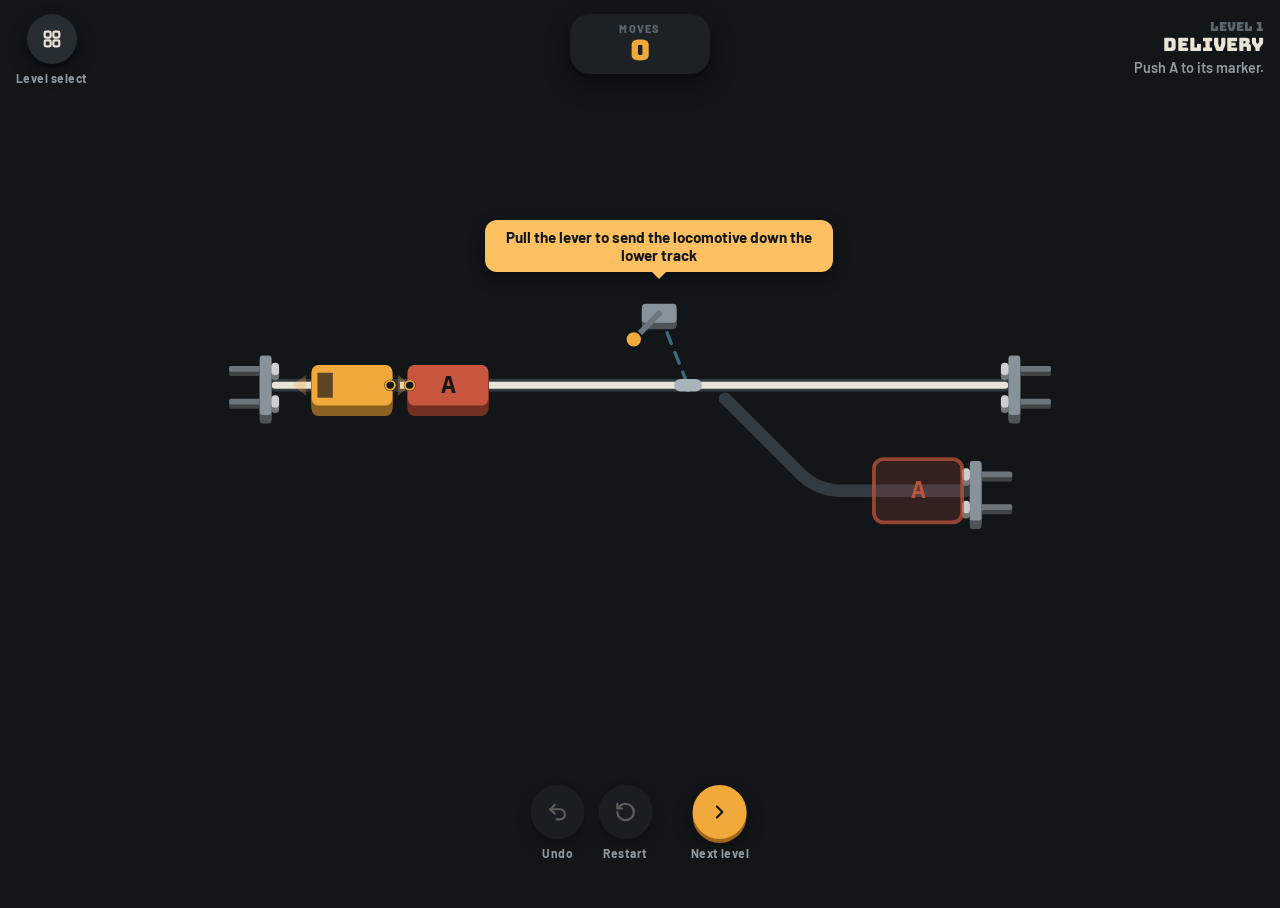
==== commit 1f0754d3: "shunting-yard: back to the faded leg at switches, joint stretch in steel Drops the blade and the ste" ====
--- a/index.html
+++ b/index.html
@@ -968,24 +968,25 @@
       for (const id of Object.keys(yard.tracks)) litAmt.set(id, ease(litAmt.get(id) ?? (lit.has(id) ? 1 : 0), lit.has(id) ? 1 : 0, 1 / 0.25));
 
       // track: dim everywhere, lamp-lit along the route the locomotives can reach.
-      // Both legs of a switch stop short of the points; the switch's blade
-      // (drawn below) swings across to join the trunk to one of them.
-      const isLegAt = (t, nodeId) => {
+      // At a switch, the first stretch of the leg it isn't set to fades out.
+      const unset = (t, nodeId) => {
         const k = yard.switchIndex[nodeId];
-        return k != null && yard.switches[k].legs.includes(t.id);
+        if (k == null) return 0;
+        const leg = yard.switches[k].legs.indexOf(t.id);
+        return leg < 0 ? 0 : leg === 0 ? swing[k] : 1 - swing[k];
       };
-      function strokeTrack(t, width, color, alpha) {
+      function strokeTrack(t, width, color, alpha, s0 = 0, s1 = t.len) {
         if (alpha <= 0.002) return;
-        const a0 = isLegAt(t, t.from) ? BLANK : 0, a1 = isLegAt(t, t.to) ? t.len - BLANK : t.len;
+        const cutA = unset(t, t.from), cutB = unset(t, t.to);
+        const a0 = Math.max(s0, cutA ? BLANK : 0), a1 = Math.min(s1, cutB ? t.len - BLANK : t.len);
         ctx.lineWidth = width; ctx.strokeStyle = color;
-        ctx.globalAlpha = alpha; trackPath(t, a0, a1); ctx.stroke();
+        if (a1 > a0) { ctx.globalAlpha = alpha; trackPath(t, a0, a1); ctx.stroke(); }
+        // the fading stretch at a switched-away leg's points, within [s0, s1]
+        const e0 = Math.min(s1, BLANK), e1 = Math.max(s0, t.len - BLANK);
+        if (cutA && s0 < e0) { ctx.globalAlpha = alpha * (1 - cutA); trackPath(t, s0, e0); ctx.stroke(); }
+        if (cutB && e1 < s1) { ctx.globalAlpha = alpha * (1 - cutB); trackPath(t, e1, s1); ctx.stroke(); }
         ctx.globalAlpha = 1;
       }
-      // where a leg starts after the gap at the points
-      const legStart = (trackId, nodeId) => {
-        const t = yard.tracks[trackId];
-        return pointOnTrack(t, t.from === nodeId ? BLANK : t.len - BLANK);
-      };
       // turntable decks swing round to their stop (always the same way round)
       yard.turntables.forEach((T, k) => {
         const to = T.stops[state.tt[k]].angle, cur = tableAngle[k] ?? to;
@@ -1033,42 +1034,27 @@
       });
       for (const t of Object.values(yard.tracks)) strokeTrack(t, tw, C.dim, 1);
       for (const t of Object.values(yard.tracks)) strokeTrack(t, tw * 0.55, C.lit, litAmt.get(t.id));
-      // Switches. The blade swings between the two legs as the switch throws. The
-      // steel section at the points is exactly where a car blocks the switch:
-      // a car stops it being thrown when its body is over that section.
+      // Switches. The track right at the points, where a car's body over it
+      // blocks the switch, is drawn in steel (fading with a leg as it's switched
+      // away), so you can see what counts as being on the switch.
       yard.switches.forEach((S, k) => {
-        const n = yard.nodes[S.id], x = sx(n.x), y = sy(n.y);
+        const n = yard.nodes[S.id];
         const locked = switchLocked(yard, state, k);
         const hot = hover && hover.kind === "switch" && hover.k === k && !drag;
         const flash = flashSwitch && flashSwitch.k === k && now - flashSwitch.t < 900;
         const hit = wireHit.get(`switch:${k}`), hitOn = hit && now - hit.t < 700;
-        // the blade: from the points toward where each leg starts, by how far it's swung
-        const [q0, q1] = S.legs.map((l) => legStart(l, S.id));
-        const a0 = Math.atan2(q0.y - n.y, q0.x - n.x), a1 = Math.atan2(q1.y - n.y, q1.x - n.x);
-        const da = Math.atan2(Math.sin(a1 - a0), Math.cos(a1 - a0)), ang = a0 + da * swing[k];
-        const r0 = Math.hypot(q0.x - n.x, q0.y - n.y), r1 = Math.hypot(q1.x - n.x, q1.y - n.y), r = r0 + (r1 - r0) * swing[k];
-        const bx = sx(n.x + Math.cos(ang) * r), by = sy(n.y + Math.sin(ang) * r);
-        ctx.lineCap = "round";
-        ctx.lineWidth = tw; ctx.strokeStyle = C.dim;
-        ctx.beginPath(); ctx.moveTo(x, y); ctx.lineTo(bx, by); ctx.stroke();
-        const bladeLit = litAmt.get(S.trunk) ?? 0;
-        if (bladeLit > 0.002) {
-          ctx.lineWidth = tw * 0.55; ctx.strokeStyle = C.lit; ctx.globalAlpha = bladeLit;
-          ctx.beginPath(); ctx.moveTo(x, y); ctx.lineTo(bx, by); ctx.stroke(); ctx.globalAlpha = 1;
+        const col = flash || (hitOn && !hit.ok) ? C.danger : locked ? "#b5838b" : hot ? C.amberHi : C.steel;
+        for (const id of [S.trunk, ...S.legs]) {
+          const t = yard.tracks[id];
+          if (t.from === S.id) strokeTrack(t, tw, col, 1, 0, JOINT); else strokeTrack(t, tw, col, 1, t.len - JOINT, t.len);
         }
         // on hover over its lever, the leg a pull would set, faintly
         if (hot && !locked) {
-          const q = state.sw[k] ? q0 : q1;
-          ctx.setLineDash([3, 3]); ctx.lineWidth = 2; ctx.strokeStyle = C.amberHi;
-          ctx.beginPath(); ctx.moveTo(x, y); ctx.lineTo(sx(q.x), sy(q.y)); ctx.stroke(); ctx.setLineDash([]);
+          const leg = yard.tracks[S.legs[state.sw[k] ? 0 : 1]];
+          ctx.lineWidth = tw * 0.55; ctx.strokeStyle = C.amber; ctx.globalAlpha = 0.45;
+          if (leg.from === S.id) trackPath(leg, 0, 0.85); else trackPath(leg, leg.len - 0.85, leg.len);
+          ctx.stroke(); ctx.globalAlpha = 1;
         }
-        // the steel section at the points, along the trunk
-        const dt = legDir(S.trunk, S.id), half = JOINT * L;
-        ctx.save(); ctx.translate(x, y); ctx.rotate(Math.atan2(dt.y, dt.x));
-        roundRect(-half, -tw * 1.1, half * 2, tw * 2.2, 2);
-        ctx.fillStyle = flash || (hitOn && !hit.ok) ? C.danger : locked ? "#b5838b" : hot ? C.amberHi : C.steel;
-        ctx.fill();
-        ctx.restore();
         if (S.lever) drawLever(k, swing[k], { hot, locked, flash });
         if (hot && locked) { const p = leverPos(k); labels.push({ text: "car on switch", x: sx(p.x), y: sy(p.y), dy: L * 0.5 }); }
       });
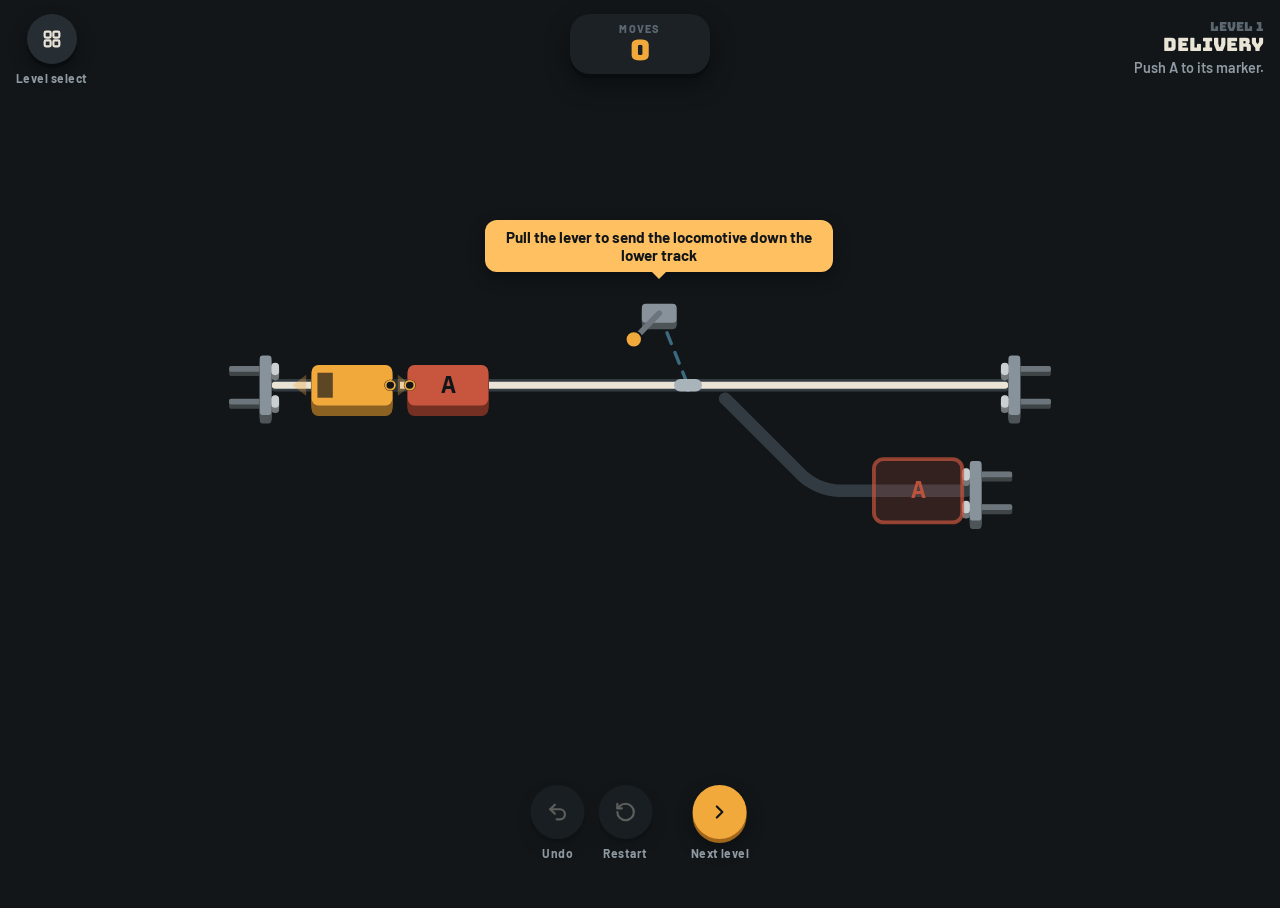
==== commit 29297f72: "shunting-yard: more friction; locomotives shove each other - Friction 12 -> 18 car lengths/s^2: a sh" ====
--- a/index.html
+++ b/index.html
@@ -487,16 +487,15 @@
     const jointPoint = (j) => walk(yard, state.at[j.a].track, state.at[j.a].s, j.dir, j.dist / 2, state);
 
     // ---------- driving ----------
-    // The pointer sets where you want the locomotivemotive; it heads there along the
+    // The pointer sets where you want the locomotive; it heads there along the
     // track as fast as it can, up to VMAX. Cars it pushes but isn't coupled to
     // keep its speed when it backs off, and roll on until friction stops them,
     // like a wooden toy train given a shove.
     const VMAX = 10;      // the locomotive's top speed, car lengths per second
-    const FRICTION = 12;  // how fast a rolling car slows, car lengths per second²
+    const FRICTION = 18;  // how fast a rolling car slows, car lengths per second²
     const FOLLOW = 0.04;  // the locomotive closes on the pointer over about this many seconds
 
     const locoIds = () => cars.map((c, i) => (c.loco ? i : -1)).filter((i) => i >= 0);
-    const otherLocos = (loco) => new Set(locoIds().filter((i) => i !== loco));
     // a car and everything coupled to it
     function consistOf(c0) {
       const out = new Set(), stack = [c0];
@@ -533,7 +532,8 @@
         const before = clone(state);
         // ease toward the pointer (pointer events come in bursts), never faster than VMAX
         const want = best.proj < 0.02 ? best.proj : best.proj * Math.min(1, dt / FOLLOW);
-        const r = drive(yard, state, loco, best.d, Math.min(want, VMAX * dt), otherLocos(loco));
+        // anything in the way gets shoved, another locomotive included
+        const r = drive(yard, state, loco, best.d, Math.min(want, VMAX * dt));
         noteEvents(r.events);
         // its speed, averaged over a few frames: what it hands on to cars it shoves
         drag.v = (drag.v ?? 0) + (r.moved / dt - (drag.v ?? 0)) * Math.min(1, dt / 0.08);
@@ -557,13 +557,13 @@
     // cars rolling on their own, slowing with friction
     function stepRolling(dt) {
       if (!rolling.size || dt <= 0) return;
-      const locos = new Set(locoIds());
-      const onLoco = new Set();
-      for (const l of locos) for (const c of consistOf(l)) onLoco.add(c);
+      // the locomotive you're driving (and what's coupled to it) goes where you
+      // take it; anything else, other locomotives included, rolls like a car
+      const held = drag ? consistOf(drag.loco) : new Set();
       for (const [c, v] of [...rolling]) {
         if (!rolling.has(c)) continue;
-        if (onLoco.has(c)) { rolling.delete(c); continue; }
-        const r = coast(yard, state, c, v.dir, v.speed * dt, locos);
+        if (held.has(c)) { rolling.delete(c); continue; }
+        const r = coast(yard, state, c, v.dir, v.speed * dt, drag ? new Set([drag.loco]) : null);
         noteEvents(r.events);
         // anything it runs into shares its momentum
         const mass = r.members.length;
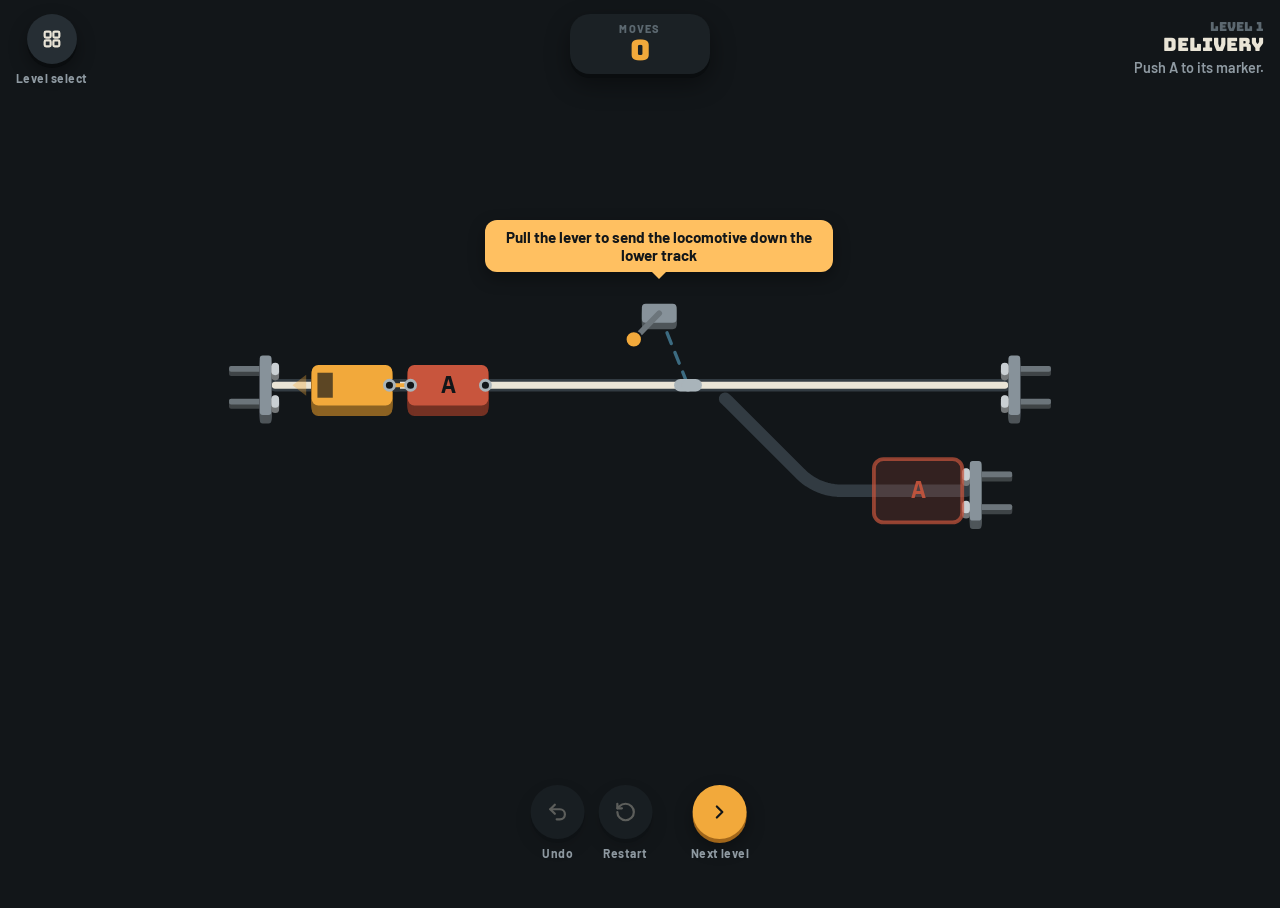
==== commit 71e7cfe5: "shunting-yard: coupler circles Every coupler is a hollow circle at its end of the car (a locomotive " ====
--- a/index.html
+++ b/index.html
@@ -1134,6 +1134,8 @@
         const pose = poses[c], active = hoverLoco === c;
         for (const d of [1, -1]) {
           if (!canDrive(c, d)) continue;
+          // a car right there on this side: its coupler line goes in that gap, not an arrow
+          if (scan(yard, state, state.at[c].track, state.at[c].s, d, 1 + REACH + 0.01)) continue;
           const h = heading(c, d);
           const tipX = sx(pose.x + h.x * 0.62), tipY = sy(pose.y + h.y * 0.62);
           const s = L * 0.11;
@@ -1149,33 +1151,41 @@
         }
       });
 
-      // couplers between every pair of touching cars
+      // Couplers. Every coupler is a circle at its end of the car, always there:
+      // both ends of a car, only the coupler end of a locomotive. Two couplers
+      // close enough to couple get a line between them, the circles still hollow;
+      // once coupled, a solid link is drawn over both.
       {
-        for (const j of joints(yard, state)) {
-          const m = jointPoint(j);
-          const x = sx(m.x), y = sy(m.y);
-          const on = isCoupled(state, j.a, j.b);
-          const hot = hover && hover.kind === "joint" && hover.j.a === j.a && hover.j.b === j.b;
-          // a coupler is a link across the gap; uncoupled, it's two hooks apart. Amber,
-          // like everything else you can click, with a dark edge so it reads on any car.
-          const k = hot ? 1.35 : 1;
-          ctx.save();
-          ctx.translate(x, y); ctx.rotate(m.ang);
-          const hl = Math.max(7, L * 0.15) * k, hh = Math.max(5, L * 0.09) * k;
-          const col = hot ? C.amberHi : C.amber;
-          const pill = (x0, w) => { roundRect(x0, -hh / 2, w, hh, hh / 2); };
-          // the gap between the car bodies, which a coupled link stretches across
-          const gapPx = (j.dist - 1) * L / 2;
-          const parts = on ? [[-hl - gapPx, (hl + gapPx) * 2]] : [[-hl - gapPx, hl * 0.65], [hl * 0.35 + gapPx, hl * 0.65]];
-          ctx.lineWidth = 2.5; ctx.strokeStyle = C.bg;
-          for (const [x0, w] of parts) { pill(x0, w); ctx.stroke(); }
-          for (const [x0, w] of parts) {
-            pill(x0, w);
-            if (on) { ctx.fillStyle = col; ctx.fill(); }
-            else { ctx.fillStyle = C.bg; ctx.fill(); ctx.lineWidth = 1.8; ctx.strokeStyle = col; ctx.stroke(); }
+        // circles sit just inside the car's end, small enough that two touching
+        // cars' circles have a visible gap for the line between them
+        const R = Math.max(3, L * 0.052);
+        const end = (c, side) => walk(yard, state.at[c].track, state.at[c].s, side, BODY / 2 - 0.03, state);
+        const links = joints(yard, state).map((j) => ({
+          j, p: end(j.a, j.dir), q: end(j.b, dirToward(j.b, j.a)),
+          on: isCoupled(state, j.a, j.b),
+          hot: hover && hover.kind === "joint" && hover.j.a === j.a && hover.j.b === j.b,
+        }));
+        const line = (p, q, width, color) => {
+          ctx.lineCap = "round"; ctx.lineWidth = width; ctx.strokeStyle = color;
+          ctx.beginPath(); ctx.moveTo(sx(p.x), sy(p.y)); ctx.lineTo(sx(q.x), sy(q.y)); ctx.stroke();
+        };
+        // in reach, not yet coupled: a line between the two
+        for (const k of links) if (!k.on) line(k.p, k.q, Math.max(2, L * (k.hot ? 0.06 : 0.04)), k.hot ? C.amberHi : C.amber);
+        // every coupler's circle
+        cars.forEach((car, c) => {
+          for (const side of [1, -1]) {
+            if (car.loco && state.face[c] !== side) continue;
+            const e = end(c, side);
+            ctx.beginPath(); ctx.arc(sx(e.x), sy(e.y), R, 0, Math.PI * 2);
+            ctx.fillStyle = C.bg; ctx.fill();
+            ctx.lineWidth = Math.max(1.5, L * 0.03); ctx.strokeStyle = C.steel; ctx.stroke();
           }
-          ctx.restore();
-          if (hot) labels.push({ text: on ? "uncouple" : "couple", x, y, dy: -L * 0.42 });
+        });
+        // coupled: a solid link over both circles
+        for (const k of links) if (k.on) line(k.p, k.q, Math.max(3.5, L * (k.hot ? 0.095 : 0.08)), k.hot ? C.amberHi : C.amber);
+        for (const k of links) if (k.hot) {
+          const m = jointPoint(k.j);
+          labels.push({ text: k.on ? "uncouple" : "couple", x: sx(m.x), y: sy(m.y), dy: -L * 0.42 });
         }
       }
 
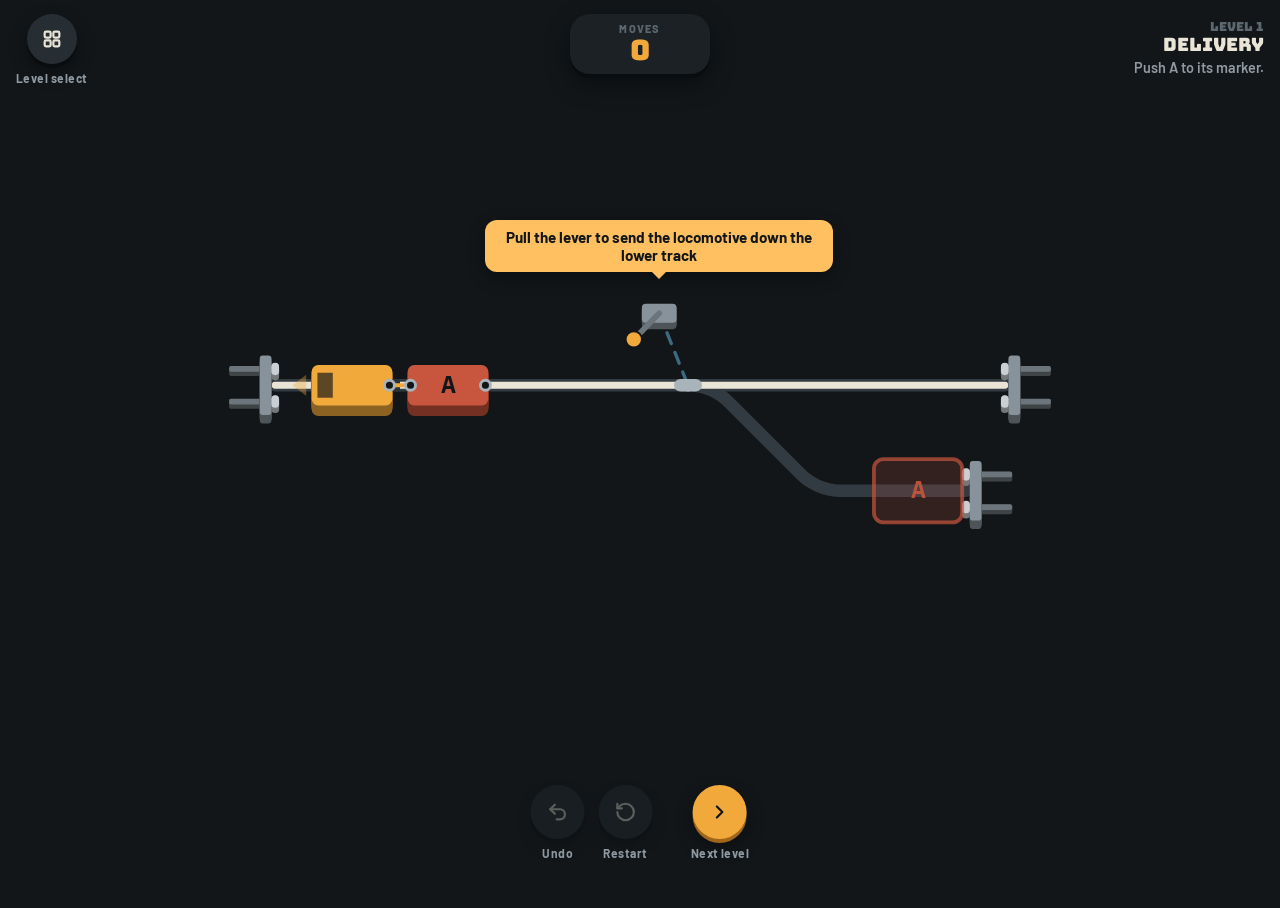
==== commit a7384d7e: "shunting-yard: a switched-away leg only loses the blocking stretch The leg a switch isn't set to now" ====
--- a/index.html
+++ b/index.html
@@ -281,7 +281,7 @@
     import { loadLevel } from "./setup.mjs";
     import { walk, nextTrack, pointOnTrack, setDeckAngle } from "./yard.mjs";
     import {
-      fromSlots, clone, drive, coast, scan, switchLocked, throwSwitch, joints, toggleCoupling, isCoupled, goalMet, BLANK, REACH, goalSpots, atSpot,
+      fromSlots, clone, drive, coast, scan, switchLocked, throwSwitch, joints, toggleCoupling, isCoupled, goalMet, REACH, goalSpots, atSpot,
       turnTurntable, turntableLocked, plateCovered, BODY,
     } from "./motion.mjs";
 
@@ -968,7 +968,10 @@
       for (const id of Object.keys(yard.tracks)) litAmt.set(id, ease(litAmt.get(id) ?? (lit.has(id) ? 1 : 0), lit.has(id) ? 1 : 0, 1 / 0.25));
 
       // track: dim everywhere, lamp-lit along the route the locomotives can reach.
-      // At a switch, the first stretch of the leg it isn't set to fades out.
+      // At a switch, the leg it isn't set to loses its stretch at the points (the
+      // steel stretch, JOINT long), fading as the switch throws. That's exactly the
+      // stretch a car over would block the switch, so a car is never left on track
+      // that's gone.
       const unset = (t, nodeId) => {
         const k = yard.switchIndex[nodeId];
         if (k == null) return 0;
@@ -978,11 +981,11 @@
       function strokeTrack(t, width, color, alpha, s0 = 0, s1 = t.len) {
         if (alpha <= 0.002) return;
         const cutA = unset(t, t.from), cutB = unset(t, t.to);
-        const a0 = Math.max(s0, cutA ? BLANK : 0), a1 = Math.min(s1, cutB ? t.len - BLANK : t.len);
+        const a0 = Math.max(s0, cutA ? JOINT : 0), a1 = Math.min(s1, cutB ? t.len - JOINT : t.len);
         ctx.lineWidth = width; ctx.strokeStyle = color;
         if (a1 > a0) { ctx.globalAlpha = alpha; trackPath(t, a0, a1); ctx.stroke(); }
         // the fading stretch at a switched-away leg's points, within [s0, s1]
-        const e0 = Math.min(s1, BLANK), e1 = Math.max(s0, t.len - BLANK);
+        const e0 = Math.min(s1, JOINT), e1 = Math.max(s0, t.len - JOINT);
         if (cutA && s0 < e0) { ctx.globalAlpha = alpha * (1 - cutA); trackPath(t, s0, e0); ctx.stroke(); }
         if (cutB && e1 < s1) { ctx.globalAlpha = alpha * (1 - cutB); trackPath(t, e1, s1); ctx.stroke(); }
         ctx.globalAlpha = 1;
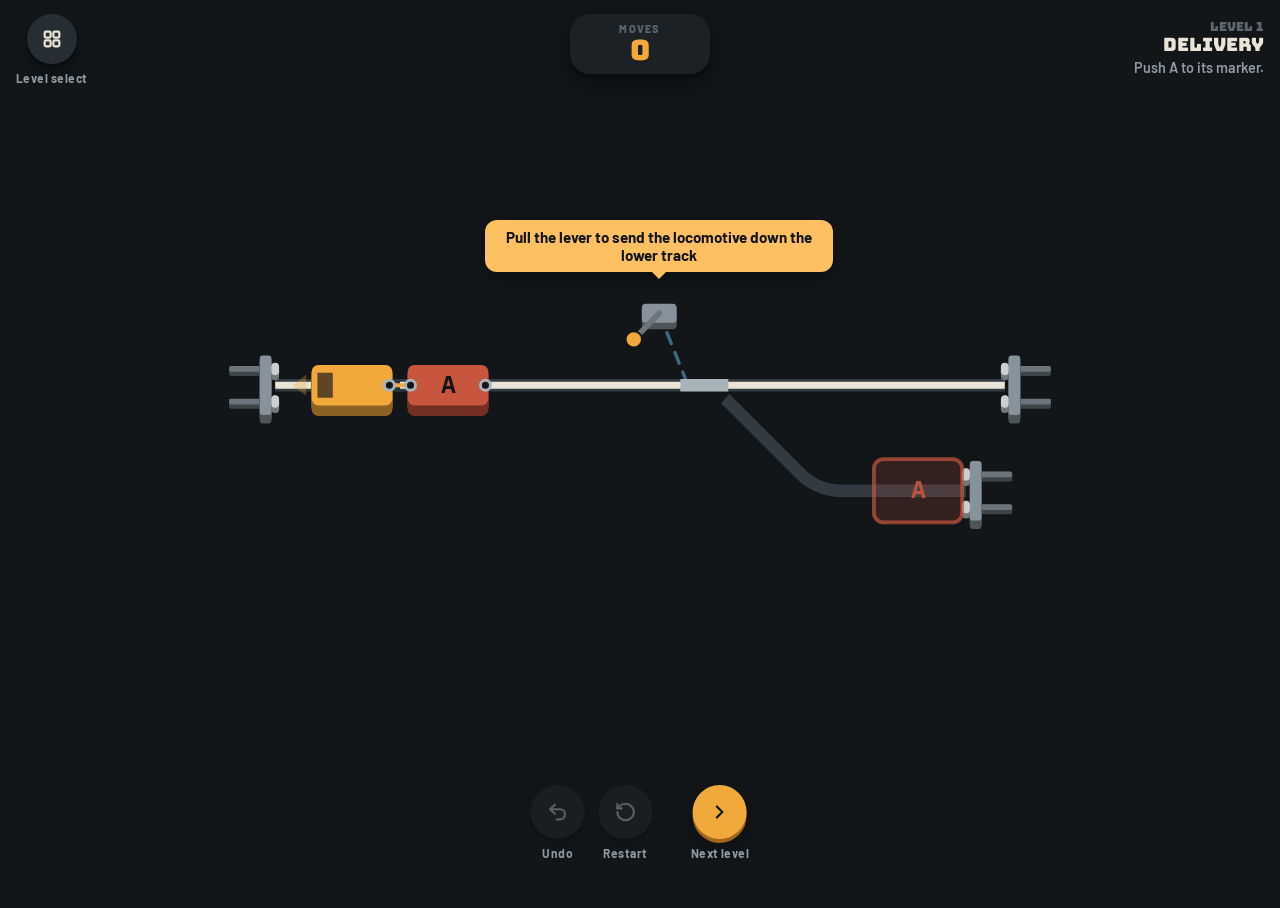
==== commit 23457bfe: "shunting-yard: a switch owns the first stretch of each leg The gap on a switched-away leg is back to" ====
--- a/index.html
+++ b/index.html
@@ -281,7 +281,7 @@
     import { loadLevel } from "./setup.mjs";
     import { walk, nextTrack, pointOnTrack, setDeckAngle } from "./yard.mjs";
     import {
-      fromSlots, clone, drive, coast, scan, switchLocked, throwSwitch, joints, toggleCoupling, isCoupled, goalMet, REACH, goalSpots, atSpot,
+      fromSlots, clone, drive, coast, scan, switchLocked, throwSwitch, joints, toggleCoupling, isCoupled, goalMet, REACH, POINTS, goalSpots, atSpot,
       turnTurntable, turntableLocked, plateCovered, BODY,
     } from "./motion.mjs";
 
@@ -968,10 +968,10 @@
       for (const id of Object.keys(yard.tracks)) litAmt.set(id, ease(litAmt.get(id) ?? (lit.has(id) ? 1 : 0), lit.has(id) ? 1 : 0, 1 / 0.25));
 
       // track: dim everywhere, lamp-lit along the route the locomotives can reach.
-      // At a switch, the leg it isn't set to loses its stretch at the points (the
-      // steel stretch, JOINT long), fading as the switch throws. That's exactly the
-      // stretch a car over would block the switch, so a car is never left on track
-      // that's gone.
+      // At a switch, the leg it isn't set to loses its first POINTS, fading as the
+      // switch throws. That stretch is the switch's own track (drawn in steel on
+      // the leg it is set to), and a car over it blocks the switch, so a car is
+      // never left on track that's gone.
       const unset = (t, nodeId) => {
         const k = yard.switchIndex[nodeId];
         if (k == null) return 0;
@@ -981,14 +981,17 @@
       function strokeTrack(t, width, color, alpha, s0 = 0, s1 = t.len) {
         if (alpha <= 0.002) return;
         const cutA = unset(t, t.from), cutB = unset(t, t.to);
-        const a0 = Math.max(s0, cutA ? JOINT : 0), a1 = Math.min(s1, cutB ? t.len - JOINT : t.len);
+        const a0 = Math.max(s0, cutA ? POINTS : 0), a1 = Math.min(s1, cutB ? t.len - POINTS : t.len);
+        // square ends, so the short gap at a switched-away leg isn't covered by a rounded cap
+        ctx.lineCap = "butt";
         ctx.lineWidth = width; ctx.strokeStyle = color;
         if (a1 > a0) { ctx.globalAlpha = alpha; trackPath(t, a0, a1); ctx.stroke(); }
         // the fading stretch at a switched-away leg's points, within [s0, s1]
-        const e0 = Math.min(s1, JOINT), e1 = Math.max(s0, t.len - JOINT);
+        const e0 = Math.min(s1, POINTS), e1 = Math.max(s0, t.len - POINTS);
         if (cutA && s0 < e0) { ctx.globalAlpha = alpha * (1 - cutA); trackPath(t, s0, e0); ctx.stroke(); }
         if (cutB && e1 < s1) { ctx.globalAlpha = alpha * (1 - cutB); trackPath(t, e1, s1); ctx.stroke(); }
         ctx.globalAlpha = 1;
+        ctx.lineCap = "round";
       }
       // turntable decks swing round to their stop (always the same way round)
       yard.turntables.forEach((T, k) => {
@@ -1037,9 +1040,9 @@
       });
       for (const t of Object.values(yard.tracks)) strokeTrack(t, tw, C.dim, 1);
       for (const t of Object.values(yard.tracks)) strokeTrack(t, tw * 0.55, C.lit, litAmt.get(t.id));
-      // Switches. The track right at the points, where a car's body over it
-      // blocks the switch, is drawn in steel (fading with a leg as it's switched
-      // away), so you can see what counts as being on the switch.
+      // Switches. The switch's own track, where a car's body over it blocks the
+      // switch, is drawn in steel: on the leg it's set to, that reads as the
+      // blade; on the other leg it fades away, leaving the gap.
       yard.switches.forEach((S, k) => {
         const n = yard.nodes[S.id];
         const locked = switchLocked(yard, state, k);
@@ -1047,9 +1050,10 @@
         const flash = flashSwitch && flashSwitch.k === k && now - flashSwitch.t < 900;
         const hit = wireHit.get(`switch:${k}`), hitOn = hit && now - hit.t < 700;
         const col = flash || (hitOn && !hit.ok) ? C.danger : locked ? "#b5838b" : hot ? C.amberHi : C.steel;
+        // the switch's own track: the points, and the first POINTS of each leg
         for (const id of [S.trunk, ...S.legs]) {
-          const t = yard.tracks[id];
-          if (t.from === S.id) strokeTrack(t, tw, col, 1, 0, JOINT); else strokeTrack(t, tw, col, 1, t.len - JOINT, t.len);
+          const t = yard.tracks[id], len = id === S.trunk ? JOINT : POINTS;
+          if (t.from === S.id) strokeTrack(t, tw, col, 1, 0, len); else strokeTrack(t, tw, col, 1, t.len - len, t.len);
         }
         // on hover over its lever, the leg a pull would set, faintly
         if (hot && !locked) {
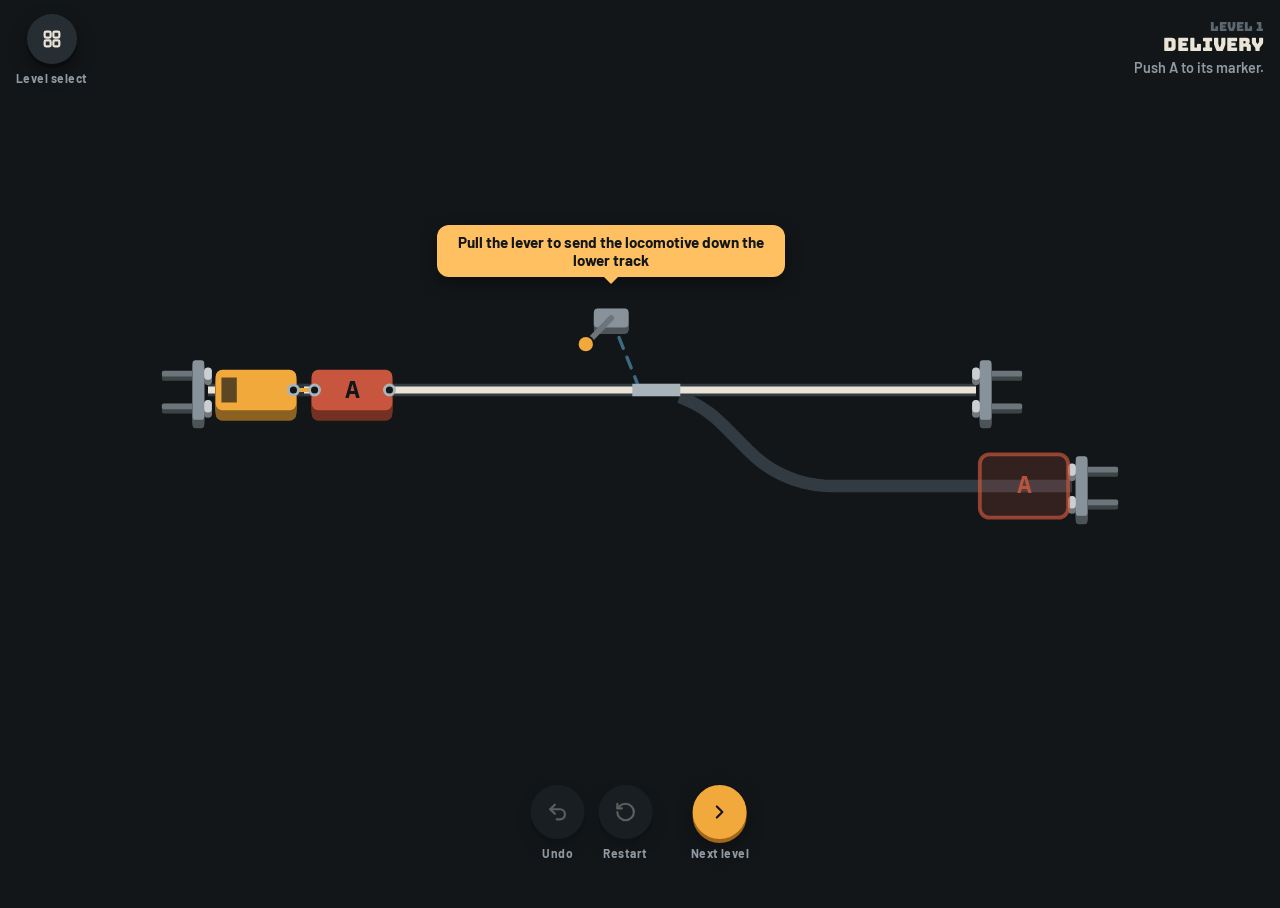
==== commit f6587793: "Level files on a grid, a level editor, and no more stars or move counts Levels are now .level.json f" ====
--- a/index.html
+++ b/index.html
@@ -5,216 +5,24 @@
   <meta name="viewport" content="width=device-width, initial-scale=1" />
   <title>Shunting Yard</title>
 
-  <link rel="stylesheet" href="../shared/cohesion.css" />
-  <script type="module" src="../shared/cohesion.js"></script>
+  <link rel="stylesheet" href="https://quasarbright.github.io/sketches/shared/cohesion.css" />
+  <script type="module" src="https://quasarbright.github.io/sketches/shared/cohesion.js"></script>
 
-  <!-- a signal box at night: slate panel, lamp-white track, signal amber.
-       Bungee is the yard signage, Barlow the timetable, IBM Plex Mono the car lettering. -->
   <link rel="preconnect" href="https://fonts.googleapis.com">
   <link rel="preconnect" href="https://fonts.gstatic.com" crossorigin>
   <link href="https://fonts.googleapis.com/css2?family=Bungee&family=Barlow:wght@400;500;600;700;800&family=IBM+Plex+Mono:wght@400;600&display=swap" rel="stylesheet">
-
-  <style>
-    :root {
-      --bg:        #121619;  /* signal-box panel slate */
-      --panel:     #1b2125;
-      --panel-2:   #262e34;
-      --border:    #323b41;
-      --lip:       #0a0d0f;
-      --text:      #e9e4d6;  /* lamp white */
-      --muted:     #8f9aa2;
-      --faint:     #5c6870;
-      --accent:    #f2a93b;  /* signal amber */
-      --accent-hi: #ffc061;
-      --accent-lip:#a1661a;
-      --on-accent: #121619;
-      --font-ui:      "Barlow", system-ui, sans-serif;
-      --font-mono:    "IBM Plex Mono", ui-monospace, monospace;
-      --font-display: "Bungee", "Barlow", system-ui, sans-serif;
-    }
-
-    html, body { height: 100%; overflow: hidden; background: var(--bg); }
-    body { font-family: var(--font-ui); color: var(--text); }
-    #yard { position: absolute; top: 0; left: 0; display: block; touch-action: none; }
-    button { font: inherit; }
-    [hidden] { display: none !important; }
-    svg.st-ico { width: 22px; height: 22px; fill: none; stroke: currentColor; stroke-width: 2.4; stroke-linecap: round; stroke-linejoin: round; }
-
-    /* chunky pressable buttons: a darker lip underneath that the button sinks into when pressed */
-    .st-btn {
-      --btn-lip: var(--lip);
-      display: inline-flex; align-items: center; justify-content: center; gap: 8px;
-      font: 800 1rem var(--font-ui); letter-spacing: .01em; color: var(--text);
-      background: var(--panel-2); border: 0; border-radius: 16px; padding: 12px 20px; cursor: pointer;
-      box-shadow: 0 4px 0 var(--btn-lip), 0 8px 18px rgba(0,0,0,.35);
-      transition: transform .08s, box-shadow .08s, background .15s, opacity .15s;
-    }
-    .st-btn:hover { background: #303a41; }
-    .st-btn:active:not(:disabled) { transform: translateY(3px); box-shadow: 0 1px 0 var(--btn-lip), 0 4px 10px rgba(0,0,0,.3); }
-    .st-btn:disabled { opacity: .35; cursor: default; }
-    .st-btn:focus-visible { outline: 3px solid var(--accent-hi); outline-offset: 3px; }
-    .st-btn.is-amber { background: var(--accent); color: var(--on-accent); --btn-lip: var(--accent-lip); }
-    .st-btn.is-amber:hover { background: var(--accent-hi); }
-
-    /* ---------- start screen ---------- */
-    .st-menu {
-      position: fixed; inset: 0; z-index: 10; overflow-y: auto; padding: 48px 16px 70px;
-      background: radial-gradient(120% 80% at 50% 25%, rgba(18,22,25,.6), rgba(18,22,25,.95));
-      backdrop-filter: blur(6px); -webkit-backdrop-filter: blur(6px);
-    }
-    .st-menu-inner { text-align: center; max-width: 860px; margin: 0 auto; }
-    .st-logo {
-      margin: 0; font: 400 clamp(2.4rem, 8vw, 4.6rem)/1 var(--font-display); color: var(--accent);
-      text-shadow: 0 5px 0 var(--accent-lip), 0 14px 30px rgba(0,0,0,.5);
-    }
-    .st-logo span { display: block; font-size: .5em; color: var(--text); text-shadow: 0 4px 0 var(--lip); letter-spacing: .08em; margin-bottom: 6px; }
-    .st-pitch { margin: 22px auto 30px; max-width: 470px; font-size: 1.08rem; line-height: 1.5; color: var(--muted); }
-    .st-pitch b { color: var(--text); font-weight: 700; }
-    .st-levels { display: grid; grid-template-columns: repeat(4, 1fr); gap: 16px; }
-    .st-level { flex-direction: column; gap: 6px; padding: 16px 12px 14px; border-radius: 20px; text-align: center; }
-    .st-level svg.st-thumb { width: 100%; height: 64px; margin-bottom: 4px; }
-    .st-level-num { font: 400 .8rem var(--font-display); color: var(--faint); }
-    .st-level-name { font: 400 1.05rem/1.1 var(--font-display); color: var(--accent); }
-    .st-level-sub { font-weight: 600; font-size: .85rem; color: var(--muted); }
-    .st-mini-stars { display: flex; gap: 3px; justify-content: center; }
-    .st-mini-stars svg { width: 18px; height: 18px; }
-
-    .st-level.is-locked { opacity: .4; cursor: default; box-shadow: 0 4px 0 var(--lip); }
-    .st-level.is-locked:hover { background: var(--panel-2); }
-    .st-level.is-locked .st-level-name { color: var(--faint); }
-    .st-lock { width: 100%; height: 64px; display: grid; place-items: center; color: var(--faint); }
-    .st-lock svg { width: 30px; height: 30px; }
-
-    .st-star path { fill: var(--panel); stroke: var(--lip); stroke-width: 1; }
-    .st-star.is-on path { fill: var(--accent); stroke: var(--accent-lip); }
-
-    /* ---------- in play: top bar and scoreboard ---------- */
-    .st-bar {
-      position: fixed; top: 14px; left: 16px; right: 16px; z-index: 4;
-      display: flex; align-items: flex-start; justify-content: space-between; gap: 12px; pointer-events: none;
-    }
-    .st-bar > * { pointer-events: auto; }
-    .st-back { padding: 9px 14px 9px 10px; border-radius: 14px; font-size: .95rem; }
-    .st-back svg.st-ico { width: 18px; height: 18px; }
-    /* centered on the screen, whatever sits either side of it */
-    .st-score {
-      position: absolute; left: 50%; top: 0; transform: translateX(-50%);
-      display: flex; align-items: stretch; background: var(--panel); border-radius: 20px; padding: 8px 6px;
-      box-shadow: 0 4px 0 var(--lip), 0 10px 24px rgba(0,0,0,.4);
-    }
-    .st-stat { display: flex; flex-direction: column; align-items: center; justify-content: center; padding: 0 16px; min-width: 64px; }
-    .st-stat + .st-stat { border-left: 2px solid var(--border); }
-    .st-stat-label { font: 800 .68rem var(--font-ui); letter-spacing: .12em; text-transform: uppercase; color: var(--faint); }
-    .st-stat-value { font: 800 1.45rem/1.15 var(--font-ui); font-variant-numeric: tabular-nums; color: var(--text); }
-    .st-stat.is-moves .st-stat-value { font: 400 1.75rem/1.1 var(--font-display); color: var(--accent); }
-    .st-stat.is-moves.is-over .st-stat-value { color: #e07a4f; }
-    .st-stat.is-time .st-stat-value { min-width: 4.4ch; text-align: center; }
-    .st-stat.is-time.is-armed .st-stat-value { color: var(--faint); }
-    .st-tag { margin-left: auto; text-align: right; max-width: calc(50% - 90px); padding-top: 4px; }
-    .st-tag-name { font: 400 1.15rem/1.1 var(--font-display); color: var(--text); }
-    .st-tag-num { font: 400 .78rem var(--font-display); color: var(--faint); }
-    .st-tag-goal { margin-top: 4px; font-weight: 600; font-size: .9rem; color: var(--muted); }
-
-    /* a pointer to what to do next, over the yard */
-    .st-nudge {
-      position: fixed; z-index: 3; transform: translate(-50%, calc(-100% - 12px)); pointer-events: none;
-      font-weight: 700; font-size: .95rem; color: var(--on-accent); background: var(--accent-hi);
-      padding: 8px 14px; border-radius: 12px; transition: opacity .25s;
-      width: max-content; max-width: min(320px, calc(100vw - 24px)); text-align: center;
-      box-shadow: 0 6px 16px rgba(0,0,0,.35);
-    }
-    .st-nudge::after {
-      content: ""; position: absolute; left: calc(50% + var(--ax, 0px)); bottom: -7px; margin-left: -7px;
-      border: 7px solid transparent; border-bottom: 0; border-top-color: var(--accent-hi);
-    }
-    .st-nudge.is-gone { opacity: 0; }
-
-    /* bottom: round controls with a label under each */
-    .st-controls {
-      position: fixed; left: 50%; bottom: 40px; transform: translateX(-50%); z-index: 4;
-      display: flex; gap: 14px; align-items: flex-start;
-    }
-    .st-ctl { display: flex; flex-direction: column; align-items: center; gap: 7px; }
-    .st-ctl .st-btn { width: 54px; height: 54px; padding: 0; border-radius: 50%; }
-    .st-ctl span { font: 700 .75rem var(--font-ui); letter-spacing: .04em; color: var(--muted); white-space: nowrap; }
-    .st-controls .st-gap { width: 10px; }
-    .st-home { pointer-events: auto; }
-    .st-home .st-btn { width: 50px; height: 50px; padding: 0; border-radius: 50%; }
-    .st-score .st-stat { min-width: 96px; }
-
-
-    /* ---------- results ---------- */
-    .st-win {
-      position: fixed; inset: 0; z-index: 9; display: grid; place-items: center; padding: 16px;
-      background: rgba(8,10,12,.55);
-    }
-    .st-card {
-      position: relative; width: min(500px, 100%); text-align: center; padding: 30px 26px 26px;
-      background: var(--panel); border-radius: 26px; box-shadow: 0 6px 0 var(--lip), 0 24px 60px rgba(0,0,0,.6);
-      animation: st-pop .45s cubic-bezier(.2, 1.5, .4, 1);
-    }
-    @keyframes st-pop { from { transform: scale(.6) translateY(30px); opacity: 0; } }
-    .st-card h2 { margin: 0; font: 400 2.4rem/1 var(--font-display); color: var(--accent); text-shadow: 0 4px 0 var(--accent-lip); }
-    .st-win-moves { margin-top: 10px; font-weight: 700; font-size: 1.05rem; color: var(--muted); }
-    .st-stars { display: flex; justify-content: center; gap: 14px; margin: 18px 0 26px; }
-    .st-star-slot { display: flex; flex-direction: column; align-items: center; gap: 4px; }
-    .st-star-slot span { font-weight: 800; font-size: .85rem; color: var(--faint); font-variant-numeric: tabular-nums; }
-    .st-star-slot.is-on span { color: var(--text); }
-    .st-card-actions { flex-wrap: wrap; }
-    .st-card-actions svg.st-ico { width: 18px; height: 18px; }
-    .st-stars svg { width: 46px; height: 46px; }
-    .st-stars svg.is-on { animation: st-star .5s cubic-bezier(.2, 1.6, .4, 1) both; }
-    .st-star-slot:nth-child(2) svg.is-on { animation-delay: .15s; }
-    .st-star-slot:nth-child(3) svg.is-on { animation-delay: .3s; }
-    @keyframes st-star { from { transform: scale(0) rotate(-40deg); } }
-    .st-results { display: flex; justify-content: center; margin-bottom: 24px; }
-    .st-results .st-stat { min-width: 70px; }
-    .st-card-actions { display: flex; gap: 12px; justify-content: center; }
-
-    mike-footer[overlay] { z-index: 11 !important; } /* over the start screen (cohesion sets 4 inline) */
-
-    @media (max-width: 760px) {
-      .st-levels { grid-template-columns: repeat(2, 1fr); gap: 12px; }
-    }
-    @media (max-width: 600px) {
-      .st-menu { padding-top: 32px; }
-      .st-pitch { margin: 18px auto 22px; font-size: .95rem; }
-      .st-levels { grid-template-columns: 1fr; gap: 10px; max-width: 360px; margin: 0 auto; }
-      .st-level { display: grid; grid-template-columns: 96px 1fr auto; grid-template-rows: auto auto auto; column-gap: 14px;
-        align-items: center; text-align: left; padding: 12px 16px; }
-      .st-level svg.st-thumb { grid-row: 1 / 4; height: 46px; margin: 0; }
-      .st-level-num { grid-column: 2; }
-      .st-level-name { grid-column: 2; }
-      .st-level-sub { grid-column: 2; }
-      .st-level .st-mini-stars { grid-column: 3; grid-row: 1 / 4; flex-direction: column; }
-      .st-level .st-lock { grid-row: 1 / 4; height: 46px; }
-      .st-bar { flex-wrap: wrap; justify-content: space-between; top: 10px; left: 10px; right: 10px; }
-      .st-score { padding: 6px 2px; }
-      .st-score .st-stat { min-width: 72px; }
-      /* no room beside the counter on a phone: the puzzle name gets its own row below */
-      .st-tag { position: absolute; top: 76px; left: 0; right: 0; max-width: none; text-align: center; padding: 0; }
-      .st-tag-num, .st-tag-name { display: inline; }
-      .st-tag-num::after { content: " · "; }
-      .st-tag-goal { font-size: .8rem; }
-      .st-controls { gap: 10px; bottom: 34px; }
-      .st-ctl .st-btn, .st-home .st-btn { width: 46px; height: 46px; }
-      .st-controls .st-gap { width: 2px; }
-    }
-    @media (prefers-reduced-motion: reduce) {
-      .st-card, .st-stars svg.is-on { animation: none; }
-    }
-  </style>
+  <link rel="stylesheet" href="style.css" />
 </head>
 <body>
   <canvas id="yard"></canvas>
 
-  <!-- start screen: pick a puzzle -->
+  <!-- start screen: pick a level -->
   <div class="st-menu" id="menu">
     <div class="st-menu-inner">
       <h1 class="st-logo"><span>Shunting</span>Yard</h1>
-      <p class="st-pitch">Put the cars in order. Only the <b>locomotive</b> can move anything:
-        <b>drag it</b> to drive. Every <b>switch you throw</b> and every
-        <b>coupling</b> you make or break is a move. Use as few as you can.</p>
+      <p class="st-pitch">Get every car to its marker. Only the <b>locomotive</b> can move anything:
+        <b>drag it</b> to drive, pull <b>levers</b> to throw switches, and click between
+        cars to <b>couple</b> them.</p>
       <div class="st-levels" id="levels"></div>
     </div>
   </div>
@@ -225,11 +33,6 @@
       <button class="st-btn" id="back" title="back to the level list (Esc)">
         <svg class="st-ico" viewBox="0 0 24 24"><rect x="4" y="4" width="6.5" height="6.5" rx="1.5"/><rect x="13.5" y="4" width="6.5" height="6.5" rx="1.5"/><rect x="4" y="13.5" width="6.5" height="6.5" rx="1.5"/><rect x="13.5" y="13.5" width="6.5" height="6.5" rx="1.5"/></svg>
       </button><span>Level select</span>
-    </div>
-    <div class="st-score">
-      <div class="st-stat is-moves" title="moves so far: each switch you throw and each coupling you make or break">
-        <span class="st-stat-label">Moves</span><span class="st-stat-value" id="moves">0</span>
-      </div>
     </div>
     <div class="st-tag">
       <div class="st-tag-num" id="tagNum"></div>
@@ -259,13 +62,10 @@
     </div>
   </div>
 
-
   <!-- results -->
   <div class="st-win" id="win" hidden>
     <div class="st-card" role="dialog" aria-labelledby="winTitle">
       <h2 id="winTitle">Shunted!</h2>
-      <div class="st-win-moves" id="winMoves"></div>
-      <div class="st-stars" id="stars"></div>
       <div class="st-card-actions">
         <button class="st-btn" id="winRetry" title="play this level again from the start">Try again</button>
         <button class="st-btn" id="winMenu" title="back to the level list"><svg class="st-ico" viewBox="0 0 24 24"><rect x="4" y="4" width="6.5" height="6.5" rx="1.5"/><rect x="13.5" y="4" width="6.5" height="6.5" rx="1.5"/><rect x="4" y="13.5" width="6.5" height="6.5" rx="1.5"/><rect x="13.5" y="13.5" width="6.5" height="6.5" rx="1.5"/></svg>Level select</button>
@@ -277,73 +77,43 @@
   <mike-footer overlay></mike-footer>
 
   <script type="module">
-    import { LEVELS, starCuts, starsFor } from "./levels.mjs";
-    import { loadLevel } from "./setup.mjs";
-    import { walk, nextTrack, pointOnTrack, setDeckAngle } from "./yard.mjs";
-    import {
-      fromSlots, clone, drive, coast, scan, switchLocked, throwSwitch, joints, toggleCoupling, isCoupled, goalMet, REACH, POINTS, goalSpots, atSpot,
-      turnTurntable, turntableLocked, plateCovered, BODY,
-    } from "./motion.mjs";
+    import { createGame, thumbSvg } from "./game.mjs";
 
-    const C = {
-      bg: "#121619", dim: "#323b42", lit: "#e9e4d6", amber: "#f2a93b", amberHi: "#ffc061",
-      muted: "#87929a", faint: "#56616a", filler: "#5e6970", danger: "#e0556b",
-      wire: "#6fd3ff", // pressure plates and their wiring
-      steel: "#a9b4ba", // the section of track at a switch's points
-    };
-    const CAR_COLORS = {
-      A: "#c8553d", B: "#4b87c6", C: "#5aa66c", D: "#a070c8",
-      E: "#3fb0aa", F: "#d6739e", G: "#8f9c4c", H: "#b07a4a",
-    };
-    const carColor = (car) => car.loco ? C.amber : car.filler ? C.filler : CAR_COLORS[car.name] || C.muted;
+    const $ = (id) => document.getElementById(id);
+    const CHECK = '<svg class="st-ico" viewBox="0 0 24 24"><path d="m5 12.5 4.5 4.5L19 7.5"/></svg>';
 
-    const canvas = document.getElementById("yard");
-    const ctx = canvas.getContext("2d");
-    let W = 0, H = 0, dpr = 1;
-    let L = 40, ox = 0, oy = 0, rot = 0; // car length in px, layout origin, quarter turn on phones
+    // the levels, in the order they're played (levels/order.json)
+    const order = await (await fetch("levels/order.json", { cache: "no-store" })).json();
+    const LEVELS = await Promise.all(order.map(async (id) => ({ id, ...(await (await fetch(`levels/${id}.level.json`, { cache: "no-store" })).json()) })));
 
-    // ---------- game state ----------
-    const $ = (id) => document.getElementById(id);
-    let levelIndex = 0, level, yard, cars, goals, state, startAt = [];
-    let moves = 0, history = [], solved = false, playing = false;
-    let drag = null, hover = null, flashSwitch = null, flashTable = null;
-    // plates going off: plate → time, and what they hit: "switch:k" / "turntable:k" → { t, ok }
-    const plateFlash = new Map(), wireHit = new Map();
-    // free-rolling cars: car → { speed, dir }, carried by the car at the front of the move
-    let rolling = new Map();
-    // how far each switch has swung toward its leg 1 (eases to state), and how lit each track is
-    let swing = [], litAmt = new Map();
-    // each turntable's deck angle on screen, easing toward its stop
-    let tableAngle = [];
-
-    // Progress for this visit only (a refresh starts over): stars earned per
-    // puzzle. Finishing a puzzle opens the next; the puzzle list opens once the
-    // two tutorial puzzles are done.
-    const earned = {};
+    // Progress for this visit only (a refresh starts over): the levels
+    // finished. Finishing a level opens the next; the level list opens once
+    // the two tutorial levels are done.
+    const finished = new Set();
     // While testing, everything's open; set to false for the real first playthrough.
     const ALL_OPEN = true;
-    const done = (i) => ALL_OPEN || earned[LEVELS[i]?.name] != null;
+    const done = (i) => ALL_OPEN || finished.has(LEVELS[i]?.id);
     const playable = (i) => ALL_OPEN || i === 0 || done(i - 1);
     const listOpen = () => ALL_OPEN || done(1);
 
-    function freshState() { const lv = loadLevel(level); return fromSlots(lv.yard, lv.state); }
+    let levelIndex = 0;
+    const game = createGame($("yard"), {
+      rotate: true,
+      nudgeEl: $("nudge"),
+      // room for the top bar and the round controls
+      margins: (W) => ({ top: W <= 600 ? 120 : 100, bottom: W <= 600 ? 108 : 124, side: 16 }),
+      onHistory: () => { $("undo").disabled = !game.canUndo; $("reset").disabled = !game.canUndo; },
+      onWin: win,
+    });
 
     function startLevel(i) {
       levelIndex = (i + LEVELS.length) % LEVELS.length;
-      level = LEVELS[levelIndex];
-      ({ yard, cars, goals } = loadLevel(level));
-      state = freshState();
-      startAt = state.at.map((p) => ({ ...p }));
-      moves = 0; history = []; solved = false; drag = null; hover = null; rolling = new Map(); pull = null;
-      swing = state.sw.slice(); litAmt = new Map();
-      tableAngle = state.tt.map((st, k) => yard.turntables[k].stops[st].angle);
-      playing = true;
+      const level = LEVELS[levelIndex];
+      game.load(level);
       $("menu").hidden = true; $("bar").hidden = false; $("controls").hidden = false; $("win").hidden = true;
       $("tagNum").textContent = `Level ${levelIndex + 1}`;
       $("tagName").textContent = level.name;
       $("tagGoal").textContent = level.blurb;
-      layout();
-      updateCount();
       updateGates();
     }
 
@@ -359,59 +129,15 @@
 
     function showMenu() {
       if (!listOpen()) return;
-      playing = false; drag = null; hover = null;
+      game.hide();
       $("menu").hidden = false; $("bar").hidden = true; $("controls").hidden = true; $("win").hidden = true;
-      $("nudge").classList.add("is-gone");
       buildMenu();
-    }
-
-    function pushHistory() { history.push({ state: clone(state), moves }); }
-    function undo() {
-      if ((drag && drag.held) || !history.length) return;
-      drag = null; rolling = new Map(); pull = null;
-      ({ state, moves } = history.pop());
-      solved = false;
-      $("win").hidden = true;
-      updateCount();
-    }
-
-    function updateCount() {
-      $("moves").textContent = moves;
-      $("undo").disabled = !history.length;
-      $("reset").disabled = !history.length;
-    }
-
-    // ---------- start screen ----------
-    const STAR = '<path d="M12 2.6l2.9 6 6.5.8-4.8 4.5 1.2 6.5L12 17.2l-5.8 3.2 1.2-6.5L2.6 9.4l6.5-.8z"/>';
-    const starSvg = (on) => `<svg class="st-star${on ? " is-on" : ""}" viewBox="0 0 24 24">${STAR}</svg>`;
-
-    // a little map of the puzzle: its track, and its cars where they start
-    function thumb(lv) {
-      const { yard: y, cars: cs, state: st } = loadLevel(lv);
-      const b = y.bounds, pad = 0.5, w = b.maxX - b.minX + 2 * pad, h = b.maxY - b.minY + 2 * pad;
-      const X = (x) => (x - b.minX + pad).toFixed(2), Y = (v) => (v - b.minY + pad).toFixed(2);
-      let svg = `<svg class="st-thumb" viewBox="0 0 ${w.toFixed(2)} ${h.toFixed(2)}" preserveAspectRatio="xMidYMid meet">`;
-      for (const T of y.turntables) svg += `<circle cx="${X(T.center[0])}" cy="${Y(T.center[1])}" r="${(T.r + 0.12).toFixed(2)}" fill="#0b0e10" stroke="${T.manual ? C.amber : C.dim}" stroke-width="0.08"/>`;
-      for (const t of Object.values(y.tracks)) {
-        svg += `<polyline points="${t.pts.map(([x, v]) => `${X(x)},${Y(v)}`).join(" ")}" fill="none" stroke="${C.dim}" stroke-width="0.16" stroke-linecap="round" stroke-linejoin="round"/>`;
-      }
-      for (const pl of y.plates) {
-        const q = pointOnTrack(y.tracks[pl.track], pl.s);
-        svg += `<rect x="-0.25" y="-0.3" width="0.5" height="0.6" rx="0.06" fill="${C.wire}" transform="translate(${X(q.x)} ${Y(q.y)}) rotate(${(q.ang * 180 / Math.PI).toFixed(1)})"/>`;
-      }
-      st.pos.forEach((p, c) => {
-        const sl = y.slots[p];
-        const rect = (dy, fill) => `<rect x="-0.42" y="-0.22" width="0.84" height="0.44" rx="0.08" fill="${fill}" transform="translate(${X(sl.x)} ${(+Y(sl.y) + dy).toFixed(2)}) rotate(${(sl.ang * 180 / Math.PI).toFixed(1)})"/>`;
-        svg += rect(0.07, shade(carColor(cs[c]))) + rect(0.035, shade(carColor(cs[c]))) + rect(0, carColor(cs[c]));
-      });
-      return svg + "</svg>";
     }
 
     function buildMenu() {
       const box = $("levels");
       box.innerHTML = "";
       LEVELS.forEach((lv, i) => {
-        const b = earned[lv.name];
         const btn = document.createElement("button");
         btn.className = "st-btn st-level";
         if (!playable(i)) {
@@ -420,362 +146,29 @@
           btn.disabled = true;
           btn.title = "finish the level before this one to open it";
           btn.innerHTML = `<span class="st-lock"><svg class="st-ico" viewBox="0 0 24 24"><rect x="5" y="11" width="14" height="10" rx="2"/><path d="M8 11V8a4 4 0 0 1 8 0v3"/></svg></span>` +
-            `<span class="st-level-num">Level ${i + 1}</span><span class="st-level-name">???</span>` +
-            `<span class="st-mini-stars">${[1, 2, 3].map(() => starSvg(false)).join("")}</span>`;
+            `<span class="st-level-num">Level ${i + 1}</span><span class="st-level-name">???</span><span class="st-done"></span>`;
           box.appendChild(btn);
           return;
         }
+        if (finished.has(lv.id)) btn.classList.add("is-done");
         btn.title = `${lv.name}: ${lv.blurb}`;
-        btn.innerHTML = thumb(lv) +
+        btn.innerHTML = thumbSvg(lv) +
           `<span class="st-level-num">Level ${i + 1}</span>` +
           `<span class="st-level-name">${lv.name}</span>` +
-          `<span class="st-mini-stars">${[1, 2, 3].map((k) => starSvg(b != null && b >= k)).join("")}</span>`;
+          `<span class="st-done">${CHECK}</span>`;
         btn.onclick = () => startLevel(i);
         box.appendChild(btn);
       });
     }
 
-    // ---------- layout ----------
-    function layout() {
-      W = document.documentElement.clientWidth; H = document.documentElement.clientHeight;
-      dpr = Math.max(1, window.devicePixelRatio || 1);
-      canvas.width = Math.round(W * dpr); canvas.height = Math.round(H * dpr);
-      canvas.style.width = W + "px"; canvas.style.height = H + "px";
-      if (!yard) return;
-      const b = yard.bounds, pad = 0.8;
-      const bw = b.maxX - b.minX + 2 * pad, bh = b.maxY - b.minY + 2 * pad;
-      // room for the top bar and the round controls
-      const top = W <= 600 ? 150 : 100, bottom = W <= 600 ? 108 : 124, side = 16;
-      // On a portrait phone the yard runs down the screen instead of across it,
-      // when that makes the cars bigger. The drawing happens in an unrotated
-      // "layout" space, turned a quarter clockwise onto the screen.
-      const flatL = Math.min((W - 2 * side) / bw, (H - top - bottom) / bh, 96);
-      const tallL = Math.min((H - top - bottom) / bw, (W - 2 * side) / bh, 96);
-      rot = H > W && tallL > flatL * 1.15 ? Math.PI / 2 : 0;
-      let x0, x1, y0, y1;
-      if (rot) { L = tallL; x0 = top; x1 = H - bottom; y0 = side; y1 = W - side; }
-      else { L = flatL; x0 = side; x1 = W - side; y0 = top; y1 = H - bottom; }
-      ox = x0 + (x1 - x0 - (b.maxX - b.minX) * L) / 2 - b.minX * L;
-      oy = y0 + (y1 - y0 - (b.maxY - b.minY) * L) / 2 - b.minY * L;
-    }
-    const sx = (x) => ox + x * L, sy = (y) => oy + y * L;
-    const wx = (px) => (px - ox) / L, wy = (py) => (py - oy) / L;
-    // pointer position (screen) → layout space
-    const toLayout = (px, py) => rot ? [py, W - px] : [px, py];
-    // text that stays upright on screen whichever way the yard is turned
-    function uprightText(text, x, y, dx = 0, dy = 0) {
-      ctx.save(); ctx.translate(x, y); ctx.rotate(-rot); ctx.fillText(text, dx, dy); ctx.restore();
+    function win() {
+      finished.add(LEVELS[levelIndex].id);
+      updateGates();
+      setTimeout(() => { if (game.solved) $("win").hidden = false; }, 350);
     }
 
-    // ---------- where things are ----------
-    const centerOf = (c) => pointOnTrack(yard.tracks[state.at[c].track], state.at[c].s);
-    // a car body rides two bogies 0.4 either side of its center; the body is the line between them
-    function poseOf(c) {
-      const { track, s } = state.at[c];
-      const p = walk(yard, track, s, 1, 0.4, state), q = walk(yard, track, s, -1, 0.4, state);
-      return { x: (p.x + q.x) / 2, y: (p.y + q.y) / 2, ang: Math.atan2(p.y - q.y, p.x - q.x) };
-    }
-    // unit direction the loco would roll in direction d (relative to its track), or null at a dead end
-    function heading(c, d) {
-      const { track, s } = state.at[c], here = pointOnTrack(yard.tracks[track], s);
-      const p = walk(yard, track, s, d, 0.15, state);
-      const vx = p.x - here.x, vy = p.y - here.y, len = Math.hypot(vx, vy);
-      return len < 1e-4 ? null : { x: vx / len, y: vy / len };
-    }
-    function canDrive(c, d) { return drive(yard, clone(state), c, d, 0.02).moved > 1e-4; }
-    // halfway between the two cars' centers along the track
-    const jointPoint = (j) => walk(yard, state.at[j.a].track, state.at[j.a].s, j.dir, j.dist / 2, state);
-
-    // ---------- driving ----------
-    // The pointer sets where you want the locomotive; it heads there along the
-    // track as fast as it can, up to VMAX. Cars it pushes but isn't coupled to
-    // keep its speed when it backs off, and roll on until friction stops them,
-    // like a wooden toy train given a shove.
-    const VMAX = 10;      // the locomotive's top speed, car lengths per second
-    const FRICTION = 18;  // how fast a rolling car slows, car lengths per second²
-    const FOLLOW = 0.04;  // the locomotive closes on the pointer over about this many seconds
-
-    const locoIds = () => cars.map((c, i) => (c.loco ? i : -1)).filter((i) => i >= 0);
-    // a car and everything coupled to it
-    function consistOf(c0) {
-      const out = new Set(), stack = [c0];
-      while (stack.length) {
-        const c = stack.pop();
-        if (out.has(c)) continue;
-        out.add(c);
-        for (let o = 0; o < cars.length; o++) if (!out.has(o) && isCoupled(state, c, o)) stack.push(o);
-      }
-      return out;
-    }
-
-    function stepDrive(dt) {
-      const loco = drag.loco, tg = drag.target;
-      // Look along the track both ways, as the switches are set, for the point
-      // nearest the pointer, and head there: proj is how far along the track it is.
-      const here = state.at[loco], p0 = pointOnTrack(yard.tracks[here.track], here.s);
-      let best = null, bestD = Math.hypot(tg.x - p0.x, tg.y - p0.y);
-      for (const d of [1, -1]) {
-        let cur = { track: here.track, s: here.s, dir: d }, t = 0;
-        for (let i = 0; i < 1000; i++) { // up to 40 car lengths each way
-          const nx = walk(yard, cur.track, cur.s, cur.dir, 0.04, state);
-          const stepped = nx.track !== cur.track || Math.abs(nx.s - cur.s) > 1e-6;
-          if (!stepped) break; // the end of the line this way
-          t += 0.04; cur = nx;
-          const dd = Math.hypot(tg.x - nx.x, tg.y - nx.y);
-          if (dd < bestD - 1e-6) { bestD = dd; best = { d, proj: t }; }
-        }
-      }
-      drag.still = true;
-      // a small dead zone before turning back, so it settles instead of hunting back and forth
-      if (best && best.d !== drag.lastD && best.proj < 0.04) best = null;
-      if (best && best.proj > 0.003 && dt > 0) {
-        const before = clone(state);
-        // ease toward the pointer (pointer events come in bursts), never faster than VMAX
-        const want = best.proj < 0.02 ? best.proj : best.proj * Math.min(1, dt / FOLLOW);
-        // anything in the way gets shoved, another locomotive included
-        const r = drive(yard, state, loco, best.d, Math.min(want, VMAX * dt));
-        noteEvents(r.events);
-        // its speed, averaged over a few frames: what it hands on to cars it shoves
-        drag.v = (drag.v ?? 0) + (r.moved / dt - (drag.v ?? 0)) * Math.min(1, dt / 0.08);
-        if (r.moved > 1e-6) {
-          drag.still = false;
-          drag.lastD = r.dir;
-          if (!drag.pushed) { history.push({ state: before, moves }); drag.pushed = true; updateCount(); }
-          // whatever it pushed without being coupled to it is now moving at its speed
-          const attached = consistOf(loco), pushed = r.members.filter((m) => !attached.has(m.c));
-          if (pushed.length) {
-            const rear = pushed[pushed.length - 1], speed = Math.min(drag.v, r.moved / dt);
-            for (const m of pushed) rolling.delete(m.c);
-            rolling.set(rear.c, { speed, dir: rear.dir, mass: pushed.length });
-          }
-        }
-        if (r.stop) blockedBy(r.stop);
-      }
-      if (!drag.held && drag.still) drag = null; // let go and arrived
-    }
-
-    // cars rolling on their own, slowing with friction
-    function stepRolling(dt) {
-      if (!rolling.size || dt <= 0) return;
-      // the locomotive you're driving (and what's coupled to it) goes where you
-      // take it; anything else, other locomotives included, rolls like a car
-      const held = drag ? consistOf(drag.loco) : new Set();
-      for (const [c, v] of [...rolling]) {
-        if (!rolling.has(c)) continue;
-        if (held.has(c)) { rolling.delete(c); continue; }
-        const r = coast(yard, state, c, v.dir, v.speed * dt, drag ? new Set([drag.loco]) : null);
-        noteEvents(r.events);
-        // anything it runs into shares its momentum
-        const mass = r.members.length;
-        if (mass > v.mass) { v.speed *= v.mass / mass; v.mass = mass; }
-        for (const m of r.members) if (m.c !== c) rolling.delete(m.c);
-        v.dir = r.dir;
-        v.speed -= FRICTION * dt;
-        if (r.stop || v.speed <= 0 || r.moved <= 1e-9) rolling.delete(c);
-      }
-    }
-
-    // Coupling across a small gap: the couplers draw the two cars together to
-    // the usual coupled spacing. The side with a locomotive holds still (its
-    // brakes are on); otherwise the lighter side moves. If that side can't
-    // move, the other one does.
-    const PULL_SPEED = 2; // car lengths per second
-    let pull = null; // { a, b, mover, dir, remaining, swapped }
-
-    function dirToward(from, to) {
-      const p = state.at[from];
-      for (const d of [1, -1]) {
-        const r = scan(yard, state, p.track, p.s, d, 1 + REACH + 0.05);
-        if (r && r.car === to) return d;
-      }
-      return 0;
-    }
-
-    function startPull(a, b, dist) {
-      const gap = dist - 1;
-      if (gap <= 1e-3) return;
-      const A = consistOf(a), B = consistOf(b);
-      const hasLoco = (set) => [...set].some((c) => cars[c].loco);
-      const moveA = hasLoco(B) && !hasLoco(A) ? true
-        : hasLoco(A) && !hasLoco(B) ? false
-        : A.size < B.size;
-      const mover = moveA ? a : b, other = moveA ? b : a;
-      pull = { a, b, mover, dir: dirToward(mover, other), remaining: gap, swapped: false };
-    }
-
-    function stepPull(dt) {
-      if (!pull || dt <= 0) return;
-      const { a, b } = pull;
-      // with this one coupling set aside, roll the mover in toward the other car
-      toggleCoupling(state, a, b);
-      const locos = new Set(locoIds().filter((l) => !consistOf(pull.mover).has(l)));
-      const r = coast(yard, state, pull.mover, pull.dir, Math.min(pull.remaining, PULL_SPEED * dt), locos);
-      noteEvents(r.events);
-      toggleCoupling(state, a, b);
-      pull.remaining -= r.moved;
-      if (pull.remaining <= 1e-4) { pull = null; return; }
-      if (r.moved <= 1e-6) {
-        if (pull.swapped) { pull = null; return; } // neither side can move: leave the slack
-        const stuck = pull.mover, next = stuck === a ? b : a;
-        pull = { ...pull, mover: next, dir: dirToward(next, stuck), swapped: true };
-      }
-    }
-
-    // a plate went off: light it and its wires, and show which targets moved
-    function noteEvents(events) {
-      const now = performance.now();
-      for (const ev of events || []) {
-        plateFlash.set(ev.plate, now);
-        for (const r of ev.results) wireHit.set(r.switch != null ? `switch:${r.switch}` : `turntable:${r.turntable}`, { t: now, ok: r.ok });
-      }
-    }
-
-    function blockedBy(stop) {
-      if (!stop || stop.why !== "foul") return;
-      const k = yard.switchIndex[stop.node];
-      if (k == null || (flashSwitch && flashSwitch.k === k && performance.now() - flashSwitch.t < 600)) return;
-      flashSwitch = { k, t: performance.now() };
-    }
-
-    // ---------- hit testing ----------
-    // A manual switch is worked by a lever standing beside the points, on the
-    // side away from the diverging leg.
-    function leverPos(k) {
-      const S = yard.switches[k], n = yard.nodes[S.id];
-      const dt = legDir(S.trunk, S.id), [d0, d1] = S.legs.map((l) => legDir(l, S.id));
-      let px = -dt.y, py = dt.x; // across the track
-      const dev = (d) => d.x * dt.x + d.y * dt.y; // the diverging leg is the one bending most
-      const div = dev(d0) > dev(d1) ? d0 : d1;
-      if (px * div.x + py * div.y > 0) { px = -px; py = -py; }
-      return { x: n.x + px * 0.75 + dt.x * 0.3, y: n.y + py * 0.75 + dt.y * 0.3, nx: px, ny: py };
-    }
-    function leverAt(px, py) {
-      for (let k = 0; k < yard.switches.length; k++) {
-        if (!yard.switches[k].lever) continue;
-        const p = leverPos(k);
-        if (Math.hypot(sx(p.x) - px, sy(p.y) - py) < Math.max(18, L * 0.34)) return k;
-      }
-      return -1;
-    }
-    // A car blocks a switch when its body is over the points. Cars are drawn
-    // BODY long but are a whole car length coupler to coupler, so the stretch of
-    // track where a drawn car blocks is JOINT either side of the points.
-    const JOINT = 0.5 - BODY / 2;
-
-    // A manual turntable's lever stands outside the pit, in the widest gap between its exits.
-    function tableLeverPos(k) {
-      const T = yard.turntables[k];
-      const angs = T.exits.map((e) => ((e.angle % (2 * Math.PI)) + 2 * Math.PI) % (2 * Math.PI)).sort((a, b) => a - b);
-      let best = 0, gap = -1;
-      angs.forEach((a, i) => {
-        const b = i + 1 < angs.length ? angs[i + 1] : angs[0] + 2 * Math.PI;
-        if (b - a > gap) { gap = b - a; best = a + (b - a) / 2; }
-      });
-      const R = T.r + 0.95;
-      return { x: T.center[0] + R * Math.cos(best), y: T.center[1] + R * Math.sin(best) };
-    }
-    function turntableAt(px, py) {
-      for (let k = 0; k < yard.turntables.length; k++) {
-        if (!yard.turntables[k].manual) continue;
-        const p = tableLeverPos(k);
-        if (Math.hypot(sx(p.x) - px, sy(p.y) - py) < Math.max(18, L * 0.34)) return k;
-      }
-      return -1;
-    }
-    // The tap zone for a coupler is an oval: generous across the track, tight
-    // along it, so it doesn't eat into where you'd grab the locomotive.
-    function jointAt(px, py) {
-      const along = Math.max(12, L * 0.2), across = Math.max(26, L * 0.55);
-      let best = null, bd = 1;
-      for (const j of joints(yard, state)) {
-        const m = jointPoint(j);
-        const dx = px - sx(m.x), dy = py - sy(m.y), c = Math.cos(m.ang), s = Math.sin(m.ang);
-        const d = Math.hypot((dx * c + dy * s) / along, (-dx * s + dy * c) / across);
-        if (d < bd) { bd = d; best = j; }
-      }
-      return best;
-    }
-    function locoAt(px, py) {
-      for (let c = 0; c < cars.length; c++) {
-        if (!cars[c].loco) continue;
-        const s = poseOf(c);
-        const dx = wx(px) - s.x, dy = wy(py) - s.y;
-        const u = dx * Math.cos(s.ang) + dy * Math.sin(s.ang), v = -dx * Math.sin(s.ang) + dy * Math.cos(s.ang);
-        if (Math.abs(u) < 0.5 && Math.abs(v) < 0.35) return c;
-      }
-      return -1;
-    }
-    function hitTest(px, py) {
-      // a car sitting on the points covers the switch (which is locked anyway)
-      const j = jointAt(px, py);
-      if (j) return { kind: "joint", j };
-      const c = locoAt(px, py);
-      if (c >= 0) return { kind: "loco", c };
-      const k = leverAt(px, py);
-      if (k >= 0) return { kind: "switch", k };
-      const t = turntableAt(px, py);
-      if (t >= 0) return { kind: "turntable", k: t };
-      return null;
-    }
-
-    canvas.addEventListener("pointermove", (e) => {
-      const [px, py] = toLayout(e.clientX, e.clientY);
-      if (drag && drag.held) { drag.target = { x: wx(px) - drag.off.x, y: wy(py) - drag.off.y }; return; }
-      hover = solved || !playing ? null : hitTest(px, py);
-      canvas.style.cursor = !hover ? "default"
-        : hover.kind === "loco" ? "grab"
-        : hover.kind === "switch" && switchLocked(yard, state, hover.k) ? "not-allowed"
-        : hover.kind === "turntable" && turntableLocked(yard, state, hover.k) ? "not-allowed"
-        : "pointer";
-    });
-    canvas.addEventListener("pointerleave", () => { if (!drag) hover = null; });
-    canvas.addEventListener("pointerdown", (e) => {
-      if (solved || !playing) return;
-      const [px, py] = toLayout(e.clientX, e.clientY);
-      const h = hitTest(px, py);
-      hover = h;
-      if (!h) return;
-      if (h.kind === "switch") {
-        if (switchLocked(yard, state, h.k)) { flashSwitch = { k: h.k, t: performance.now(), why: "car on switch" }; return; }
-        pushHistory();
-        throwSwitch(yard, state, h.k);
-        moves++;
-        updateCount();
-      } else if (h.kind === "turntable") {
-        if (turntableLocked(yard, state, h.k)) { flashTable = { k: h.k, t: performance.now() }; return; }
-        pushHistory();
-        turnTurntable(yard, state, h.k);
-        moves++;
-        updateCount();
-      } else if (h.kind === "joint") {
-        pushHistory();
-        const coupling = !isCoupled(state, h.j.a, h.j.b);
-        toggleCoupling(state, h.j.a, h.j.b);
-        if (coupling) startPull(h.j.a, h.j.b, h.j.dist);
-        moves++;
-        updateCount();
-      } else if (h.kind === "loco") {
-        try { canvas.setPointerCapture(e.pointerId); } catch {}
-        const c = centerOf(h.c);
-        drag = { loco: h.c, off: { x: wx(px) - c.x, y: wy(py) - c.y }, target: { x: c.x, y: c.y }, held: true, pushed: false, still: true };
-        canvas.style.cursor = "grabbing";
-      }
-    });
-    const endDrag = () => { if (drag && drag.held) { drag.held = false; canvas.style.cursor = "grab"; } };
-    canvas.addEventListener("pointerup", endDrag);
-    canvas.addEventListener("pointercancel", endDrag);
-
-    $("undo").onclick = undo;
-    $("reset").onclick = () => {
-      if (!history.length || (drag && drag.held)) return;
-      drag = null; rolling = new Map(); pull = null;
-      pushHistory();
-      state = freshState();
-      moves = 0;
-      solved = false;
-      $("win").hidden = true;
-      updateCount();
-    };
+    $("undo").onclick = () => { game.undo(); $("win").hidden = true; };
+    $("reset").onclick = () => { game.reset(); $("win").hidden = true; };
     $("skip").onclick = () => startLevel(levelIndex + 1);
     $("back").onclick = showMenu;
     $("winMenu").onclick = showMenu;
@@ -783,499 +176,14 @@
     $("winRetry").onclick = () => startLevel(levelIndex);
     window.addEventListener("keydown", (e) => {
       if (e.target.closest("input, textarea") || document.querySelector(".cohesion-modal-backdrop")) return;
-      if (e.key === "Escape") { if ($("win").hidden && playing) showMenu(); return; }
-      if (!playing) return;
-      if (e.key === "z") { e.preventDefault(); undo(); }
+      if (e.key === "Escape") { if ($("win").hidden && $("menu").hidden) showMenu(); return; }
+      if (!$("menu").hidden) return;
+      if (e.key === "z") { e.preventDefault(); $("undo").click(); }
       else if (e.key === "r" && !e.metaKey && !e.ctrlKey) $("reset").click();
     });
-    window.addEventListener("resize", layout);
 
-    // ---------- drawing ----------
-    // tracks reachable from a loco with the switches as they are
-    function litTracks() {
-      const lit = new Set(), stack = [];
-      cars.forEach((c, i) => { if (c.loco) stack.push(state.at[i].track); });
-      while (stack.length) {
-        const id = stack.pop();
-        if (lit.has(id)) continue;
-        lit.add(id);
-        const t = yard.tracks[id];
-        for (const n of [t.from, t.to]) { const nx = nextTrack(yard, id, n, state); if (nx) stack.push(nx.track); }
-      }
-      return lit;
-    }
-
-    function trackPath(t, s0 = 0, s1 = t.len, fresh = true) {
-      if (fresh) ctx.beginPath();
-      const p0 = pointOnTrack(t, s0);
-      ctx.moveTo(sx(p0.x), sy(p0.y));
-      for (let i = 1; i < t.pts.length - 1; i++) if (t.cum[i] > s0 && t.cum[i] < s1) ctx.lineTo(sx(t.pts[i][0]), sy(t.pts[i][1]));
-      const p1 = pointOnTrack(t, s1);
-      ctx.lineTo(sx(p1.x), sy(p1.y));
-    }
-
-    // the first stretch of a track leaving a node: unit direction
-    // which way a track heads away from a node, judged a little way along
-    // (a curved leg leaves the points nearly straight)
-    function legDir(trackId, nodeId) {
-      const t = yard.tracks[trackId], n = yard.nodes[nodeId];
-      const p = pointOnTrack(t, t.from === nodeId ? Math.min(0.8, t.len) : Math.max(0, t.len - 0.8));
-      const len = Math.hypot(p.x - n.x, p.y - n.y);
-      return { x: (p.x - n.x) / len, y: (p.y - n.y) / len };
-    }
-
-    function roundRect(x, y, w, h, r) {
-      ctx.beginPath();
-      ctx.moveTo(x + r, y); ctx.arcTo(x + w, y, x + w, y + h, r); ctx.arcTo(x + w, y + h, x, y + h, r);
-      ctx.arcTo(x, y + h, x, y, r); ctx.arcTo(x, y, x + w, y, r); ctx.closePath();
-    }
-
-    // a color with some black mixed in, for the sides of things
-    function shade(hex, f = 0.42) {
-      const n = parseInt(hex.slice(1, 7), 16);
-      const ch = (v) => Math.round(v * (1 - f)).toString(16).padStart(2, "0");
-      return "#" + ch(n >> 16) + ch((n >> 8) & 255) + ch(n & 255);
-    }
-    // a little fake 3D: everything stands up off the panel, so its side shows
-    // below it on screen. Screen-down, in layout pixels (the yard may be turned).
-    const depth = () => Math.max(3, L * 0.11);
-    const downX = () => Math.sin(rot), downY = () => Math.cos(rot);
-
-    // a box at (x, y) layout units, `along` long in direction d and `across` wide,
-    // with its side showing below it on screen
-    function block(x, y, d, along, across, col, lift = depth() * 0.8, radius = 0.03) {
-      const ang = Math.atan2(d.y, d.x);
-      const face = (ox2, oy2) => {
-        ctx.save(); ctx.translate(sx(x) + ox2, sy(y) + oy2); ctx.rotate(ang);
-        roundRect(-along * L / 2, -across * L / 2, along * L, across * L, radius * L); ctx.fill(); ctx.restore();
-      };
-      ctx.fillStyle = shade(col);
-      for (let k = lift; k > 0; k -= 1) face(downX() * k, downY() * k);
-      ctx.fillStyle = col; face(0, 0);
-    }
-    // A switch lever: a steel base beside the points with a handle that leans
-    // one way for each leg (swinging as the switch throws), and an amber knob.
-    function drawLever(k, sw, { hot, locked, flash }) {
-      const S = yard.switches[k], p = leverPos(k), dt = legDir(S.trunk, S.id);
-      block(p.x, p.y, dt, 0.36, 0.2, C.muted, depth() * 0.6, 0.04);
-      const a = (sw - 0.5) * 1.6; // radians either side of straight up the track
-      const hx = dt.x * Math.cos(a) + p.nx * Math.sin(a), hy = dt.y * Math.cos(a) + p.ny * Math.sin(a);
-      const len = 0.38, x0 = sx(p.x), y0 = sy(p.y), x1 = sx(p.x + hx * len), y1 = sy(p.y + hy * len);
-      ctx.lineCap = "round";
-      ctx.lineWidth = Math.max(2.5, L * 0.06); ctx.strokeStyle = shade(C.muted, 0.2);
-      ctx.beginPath(); ctx.moveTo(x0, y0); ctx.lineTo(x1, y1); ctx.stroke();
-      ctx.beginPath(); ctx.arc(x1, y1, Math.max(4, L * (hot ? 0.1 : 0.085)), 0, Math.PI * 2);
-      ctx.fillStyle = flash ? C.danger : locked ? C.faint : hot ? C.amberHi : C.amber; ctx.fill();
-      ctx.lineWidth = 2; ctx.strokeStyle = C.bg; ctx.stroke();
-    }
-
-    // A turntable's lever: a round steel base with a crank that points the way
-    // the deck does (so it turns as the table turns), and an amber knob.
-    function drawTableLever(k, { hot, locked, flash }) {
-      const p = tableLeverPos(k), a = tableAngle[k] ?? 0;
-      block(p.x, p.y, { x: 1, y: 0 }, 0.3, 0.3, C.muted, depth() * 0.6, 0.15);
-      const x0 = sx(p.x), y0 = sy(p.y), x1 = sx(p.x + Math.cos(a) * 0.3), y1 = sy(p.y + Math.sin(a) * 0.3);
-      ctx.lineCap = "round";
-      ctx.lineWidth = Math.max(2.5, L * 0.06); ctx.strokeStyle = shade(C.muted, 0.2);
-      ctx.beginPath(); ctx.moveTo(x0, y0); ctx.lineTo(x1, y1); ctx.stroke();
-      ctx.beginPath(); ctx.arc(x1, y1, Math.max(4, L * (hot ? 0.1 : 0.085)), 0, Math.PI * 2);
-      ctx.fillStyle = flash ? C.danger : locked ? C.faint : hot ? C.amberHi : C.amber; ctx.fill();
-      ctx.lineWidth = 2; ctx.strokeStyle = C.bg; ctx.stroke();
-    }
-
-    function drawBufferStop(n) {
-      const d = legDir(n.tracks[0], n.id), p = { x: -d.y, y: d.x }; // d points into the track
-      const at = (back, side) => [n.x - d.x * back + p.x * side, n.y - d.y * back + p.y * side];
-      // the frame: the rails carry on behind the beam, propping it up
-      for (const side of [-1, 1]) {
-        const [fx, fy] = at(0.3, side * 0.17);
-        block(fx, fy, d, 0.36, 0.06, shade(C.muted, 0.2), depth() * 0.4, 0.02);
-      }
-      // the beam, then the two buffers on its track side
-      const [bx, by] = at(0.1, 0);
-      block(bx, by, d, 0.12, 0.62, C.muted);
-      for (const side of [-1, 1]) {
-        const [px, py] = at(0.0, side * 0.17);
-        block(px, py, d, 0.08, 0.13, "#c9cfd3", depth() * 0.5, 0.04);
-      }
-    }
-
-    function drawCar(c, pose, opts = {}) {
-      const car = cars[c];
-      const w = L * 0.84, h = L * 0.42, r = L * 0.07, col = carColor(car);
-      // the side: the body swept straight down, in a darker shade
-      ctx.fillStyle = shade(col);
-      for (let k = depth(); k > 0; k -= 1) {
-        ctx.save();
-        ctx.translate(sx(pose.x) + downX() * k, sy(pose.y) + downY() * k);
-        ctx.rotate(pose.ang);
-        roundRect(-w / 2, -h / 2, w, h, r);
-        ctx.fill();
-        ctx.restore();
-      }
-      ctx.save();
-      ctx.translate(sx(pose.x), sy(pose.y));
-      ctx.rotate(pose.ang);
-      roundRect(-w / 2, -h / 2, w, h, r);
-      ctx.fillStyle = col;
-      ctx.fill();
-      if (opts.outline) { ctx.lineWidth = 2; ctx.strokeStyle = C.amberHi; ctx.stroke(); }
-      if (car.loco) {
-        // a coupler sticks out of one end only; the cab is at the other end
-        const side = state.face[c] ?? 1; // +1: the coupler's at the end toward its track's +s
-        ctx.fillStyle = "#121619aa";
-        const ww = L * 0.16, wh = h * 0.62;
-        ctx.fillRect(-side * (w / 2 - L * 0.06) - (side > 0 ? 0 : ww), -wh / 2, ww, wh);
-        ctx.fillStyle = "#2b3238";
-        const kw = L * 0.09, kh = L * 0.13;
-        roundRect(side > 0 ? w / 2 - L * 0.01 : -w / 2 + L * 0.01 - kw, -kh / 2, kw, kh, L * 0.02);
-        ctx.fill();
-      }
-      ctx.restore();
-      if (car.name && !(car.loco && cars.filter((k) => k.loco).length === 1)) {
-        ctx.fillStyle = "#121619";
-        ctx.font = `600 ${Math.round(L * 0.26)}px "IBM Plex Mono", monospace`;
-        ctx.textAlign = "center"; ctx.textBaseline = "middle";
-        uprightText(car.name, sx(pose.x), sy(pose.y), 0, L * 0.01);
-      }
-    }
-
-
-
-    let lastNow = null;
-    function frame(now) {
-      const dt = lastNow == null ? 0 : Math.min(0.05, (now - lastNow) / 1000);
-      lastNow = now;
-      if (playing && !solved) {
-        stepRolling(dt);
-        stepPull(dt);
-        if (drag) stepDrive(dt);
-      }
-      // done as soon as the goal is met and everything has stopped, held or not
-      if (playing && !solved && !rolling.size && !pull && (!drag || drag.still) && goalMet(yard, cars, goals, state)) win();
-
-      ctx.setTransform(dpr, 0, 0, dpr, 0, 0);
-      ctx.fillStyle = C.bg; ctx.fillRect(0, 0, W, H);
-      if (!playing) { requestAnimationFrame(frame); return; } // the start screen covers it
-      if (rot) { ctx.translate(W, 0); ctx.rotate(rot); }
-      const tw = Math.max(4, L * 0.13);
-      const labels = []; // drawn last
-      ctx.lineCap = "round"; ctx.lineJoin = "round";
-      // switches swing over and the lit route follows, rather than cutting
-      const ease = (cur, to, rate) => cur + Math.sign(to - cur) * Math.min(Math.abs(to - cur), rate * dt);
-      state.sw.forEach((v, k) => { swing[k] = ease(swing[k] ?? v, v, 1 / 0.18); });
-      const lit = litTracks();
-      for (const id of Object.keys(yard.tracks)) litAmt.set(id, ease(litAmt.get(id) ?? (lit.has(id) ? 1 : 0), lit.has(id) ? 1 : 0, 1 / 0.25));
-
-      // track: dim everywhere, lamp-lit along the route the locomotives can reach.
-      // At a switch, the leg it isn't set to loses its first POINTS, fading as the
-      // switch throws. That stretch is the switch's own track (drawn in steel on
-      // the leg it is set to), and a car over it blocks the switch, so a car is
-      // never left on track that's gone.
-      const unset = (t, nodeId) => {
-        const k = yard.switchIndex[nodeId];
-        if (k == null) return 0;
-        const leg = yard.switches[k].legs.indexOf(t.id);
-        return leg < 0 ? 0 : leg === 0 ? swing[k] : 1 - swing[k];
-      };
-      function strokeTrack(t, width, color, alpha, s0 = 0, s1 = t.len) {
-        if (alpha <= 0.002) return;
-        const cutA = unset(t, t.from), cutB = unset(t, t.to);
-        const a0 = Math.max(s0, cutA ? POINTS : 0), a1 = Math.min(s1, cutB ? t.len - POINTS : t.len);
-        // square ends, so the short gap at a switched-away leg isn't covered by a rounded cap
-        ctx.lineCap = "butt";
-        ctx.lineWidth = width; ctx.strokeStyle = color;
-        if (a1 > a0) { ctx.globalAlpha = alpha; trackPath(t, a0, a1); ctx.stroke(); }
-        // the fading stretch at a switched-away leg's points, within [s0, s1]
-        const e0 = Math.min(s1, POINTS), e1 = Math.max(s0, t.len - POINTS);
-        if (cutA && s0 < e0) { ctx.globalAlpha = alpha * (1 - cutA); trackPath(t, s0, e0); ctx.stroke(); }
-        if (cutB && e1 < s1) { ctx.globalAlpha = alpha * (1 - cutB); trackPath(t, e1, s1); ctx.stroke(); }
-        ctx.globalAlpha = 1;
-        ctx.lineCap = "round";
-      }
-      // turntable decks swing round to their stop (always the same way round)
-      yard.turntables.forEach((T, k) => {
-        const to = T.stops[state.tt[k]].angle, cur = tableAngle[k] ?? to;
-        const ahead = ((to - cur) % (2 * Math.PI) + 2 * Math.PI) % (2 * Math.PI);
-        tableAngle[k] = ahead < 1e-4 ? to : cur + Math.min(ahead, dt * 4.5);
-        setDeckAngle(yard, k, tableAngle[k]);
-      });
-      // turntable pits, under everything; a manual one is turned by its lever
-      yard.turntables.forEach((T, k) => {
-        const x = sx(T.center[0]), y = sy(T.center[1]), r = (T.r + 0.12) * L;
-        const hot = hover && hover.kind === "turntable" && hover.k === k && !drag;
-        const flash = flashTable && flashTable.k === k && now - flashTable.t < 900;
-        const hit = wireHit.get(`turntable:${k}`), hitOn = hit && now - hit.t < 700;
-        ctx.beginPath(); ctx.arc(x, y, r, 0, Math.PI * 2);
-        ctx.fillStyle = "#0b0e10"; ctx.fill();
-        ctx.lineWidth = Math.max(3, L * (hot ? 0.09 : 0.07));
-        ctx.strokeStyle = flash || (hitOn && !hit.ok) ? C.danger : hot ? C.amber : C.dim;
-        ctx.stroke();
-        if (hot && turntableLocked(yard, state, k)) labels.push({ text: "car hanging off", x, y, dy: r + 14 });
-      });
-      // Wires, under the track: every control is wired to what it works, plates
-      // and levers alike. A long wire bows out to one side so it never hides along
-      // a track; a short one (a lever beside its points) runs straight.
-      function drawWire(p0, q, lit) {
-        const mx = (p0.x + q.x) / 2, my = (p0.y + q.y) / 2, dx = q.x - p0.x, dy = q.y - p0.y;
-        const len = Math.hypot(dx, dy) || 1, bow = len < 2 ? 0 : Math.max(0.9, len * 0.25);
-        const cx2 = mx + (-dy / len) * bow, cy2 = my + (dx / len) * bow;
-        ctx.setLineDash([L * 0.12, L * 0.1]);
-        ctx.lineWidth = Math.max(1.5, L * (lit ? 0.05 : 0.035)); ctx.strokeStyle = C.wire;
-        ctx.globalAlpha = lit ? 0.95 : 0.45;
-        ctx.beginPath(); ctx.moveTo(sx(p0.x), sy(p0.y)); ctx.quadraticCurveTo(sx(cx2), sy(cy2), sx(q.x), sy(q.y)); ctx.stroke();
-        ctx.setLineDash([]); ctx.globalAlpha = 1;
-      }
-      const tableCenter = (k) => ({ x: yard.turntables[k].center[0], y: yard.turntables[k].center[1] });
-      yard.plates.forEach((pl, i) => {
-        const p0 = pointOnTrack(yard.tracks[pl.track], pl.s);
-        const lit = now - (plateFlash.get(i) ?? -1e9) < 700;
-        for (const w of pl.wires) drawWire(p0, w.switch != null ? yard.nodes[yard.switches[w.switch].id] : tableCenter(w.turntable), lit);
-      });
-      yard.switches.forEach((S, k) => {
-        if (S.lever) drawWire(leverPos(k), yard.nodes[S.id], hover && hover.kind === "switch" && hover.k === k);
-      });
-      yard.turntables.forEach((T, k) => {
-        if (T.manual) drawWire(tableLeverPos(k), tableCenter(k), hover && hover.kind === "turntable" && hover.k === k);
-      });
-      for (const t of Object.values(yard.tracks)) strokeTrack(t, tw, C.dim, 1);
-      for (const t of Object.values(yard.tracks)) strokeTrack(t, tw * 0.55, C.lit, litAmt.get(t.id));
-      // Switches. The switch's own track, where a car's body over it blocks the
-      // switch, is drawn in steel: on the leg it's set to, that reads as the
-      // blade; on the other leg it fades away, leaving the gap.
-      yard.switches.forEach((S, k) => {
-        const n = yard.nodes[S.id];
-        const locked = switchLocked(yard, state, k);
-        const hot = hover && hover.kind === "switch" && hover.k === k && !drag;
-        const flash = flashSwitch && flashSwitch.k === k && now - flashSwitch.t < 900;
-        const hit = wireHit.get(`switch:${k}`), hitOn = hit && now - hit.t < 700;
-        const col = flash || (hitOn && !hit.ok) ? C.danger : locked ? "#b5838b" : hot ? C.amberHi : C.steel;
-        // the switch's own track: the points, and the first POINTS of each leg
-        for (const id of [S.trunk, ...S.legs]) {
-          const t = yard.tracks[id], len = id === S.trunk ? JOINT : POINTS;
-          if (t.from === S.id) strokeTrack(t, tw, col, 1, 0, len); else strokeTrack(t, tw, col, 1, t.len - len, t.len);
-        }
-        // on hover over its lever, the leg a pull would set, faintly
-        if (hot && !locked) {
-          const leg = yard.tracks[S.legs[state.sw[k] ? 0 : 1]];
-          ctx.lineWidth = tw * 0.55; ctx.strokeStyle = C.amber; ctx.globalAlpha = 0.45;
-          if (leg.from === S.id) trackPath(leg, 0, 0.85); else trackPath(leg, leg.len - 0.85, leg.len);
-          ctx.stroke(); ctx.globalAlpha = 1;
-        }
-        if (S.lever) drawLever(k, swing[k], { hot, locked, flash });
-        if (hot && locked) { const p = leverPos(k); labels.push({ text: "car on switch", x: sx(p.x), y: sy(p.y), dy: L * 0.5 }); }
-      });
-      // turntable levers
-      yard.turntables.forEach((T, k) => {
-        if (!T.manual) return;
-        const hot = hover && hover.kind === "turntable" && hover.k === k && !drag;
-        const flash = flashTable && flashTable.k === k && now - flashTable.t < 900;
-        drawTableLever(k, { hot, locked: turntableLocked(yard, state, k), flash });
-      });
-      // plates, on the track
-      yard.plates.forEach((pl, i) => {
-        const p = pointOnTrack(yard.tracks[pl.track], pl.s);
-        const on = state.plateOn[i], lit = now - (plateFlash.get(i) ?? -1e9) < 700;
-        // a flat pad set into the track: outlined, filled in while something's on it
-        ctx.save(); ctx.translate(sx(p.x), sy(p.y)); ctx.rotate(p.ang);
-        const w = L * 0.46, h = L * 0.62;
-        roundRect(-w / 2, -h / 2, w, h, L * 0.08);
-        ctx.fillStyle = C.wire; ctx.globalAlpha = lit ? 0.85 : on ? 0.55 : 0.14; ctx.fill(); ctx.globalAlpha = 1;
-        ctx.lineWidth = Math.max(2, L * 0.045); ctx.strokeStyle = C.wire; ctx.stroke();
-        ctx.restore();
-      });
-      // buffer stops: a crossbeam where the rails end, two buffers facing the track,
-      // and a braced frame behind, standing up off the panel like the cars do
-      for (const n of Object.values(yard.nodes)) {
-        if (n.kind === "buffer") drawBufferStop(n);
-      }
-
-      // goal: a bay painted on the track for each car, packed against the goal's
-      // end. It's a little wider than a car, so its edge shows around whatever's
-      // parked in it, and it lights up when the right car is there.
-      for (const g of goals) {
-        const t = yard.tracks[g.track];
-        goalSpots(yard, g).forEach(({ car: carIdx, s: spot }) => {
-          const car = cars[carIdx], col = carColor(car);
-          const sl = pointOnTrack(t, spot);
-          const ok = atSpot(state, g.track, carIdx, spot);
-          ctx.save();
-          ctx.translate(sx(sl.x), sy(sl.y)); ctx.rotate(sl.ang);
-          const w = L * 0.92, h = L * 0.66;
-          roundRect(-w / 2, -h / 2, w, h, L * 0.1);
-          ctx.globalAlpha = ok ? 0.5 : 0.18; ctx.fillStyle = col; ctx.fill();
-          ctx.globalAlpha = ok ? 1 : 0.7; ctx.lineWidth = Math.max(2, L * 0.04); ctx.strokeStyle = col; ctx.stroke();
-          ctx.restore();
-          // the letter shows in an empty bay (a parked car covers it)
-          ctx.globalAlpha = 0.9; ctx.fillStyle = col;
-          ctx.font = `600 ${Math.round(L * 0.26)}px "IBM Plex Mono", monospace`;
-          ctx.textAlign = "center"; ctx.textBaseline = "middle";
-          uprightText(car.name, sx(sl.x), sy(sl.y));
-          ctx.globalAlpha = 1;
-        });
-      }
-
-
-      // cars
-      const poses = cars.map((_, c) => poseOf(c));
-      const hoverLoco = drag ? drag.loco : hover && hover.kind === "loco" ? hover.c : -1;
-      const consist = new Set();
-      if (hoverLoco >= 0) {
-        // the cars that come along with this loco: everything coupled to it
-        const stack = [hoverLoco];
-        while (stack.length) {
-          const c = stack.pop();
-          if (consist.has(c)) continue;
-          consist.add(c);
-          for (let o = 0; o < cars.length; o++) if (!consist.has(o) && isCoupled(state, c, o)) stack.push(o);
-        }
-      }
-      // nearer the bottom of the screen is nearer the viewer: draw those last
-      const screenDown = (p) => sx(p.x) * downX() + sy(p.y) * downY();
-      cars.map((_, c) => c).sort((a, b) => screenDown(poses[a]) - screenDown(poses[b]))
-        .forEach((c) => drawCar(c, poses[c], { outline: consist.has(c) && consist.size > 1 }));
-
-      // loco chevrons: you can drive this, and which ways
-      cars.forEach((car, c) => {
-        if (!car.loco || solved) return;
-        const pose = poses[c], active = hoverLoco === c;
-        for (const d of [1, -1]) {
-          if (!canDrive(c, d)) continue;
-          // a car right there on this side: its coupler line goes in that gap, not an arrow
-          if (scan(yard, state, state.at[c].track, state.at[c].s, d, 1 + REACH + 0.01)) continue;
-          const h = heading(c, d);
-          const tipX = sx(pose.x + h.x * 0.62), tipY = sy(pose.y + h.y * 0.62);
-          const s = L * 0.11;
-          ctx.beginPath();
-          ctx.moveTo(tipX, tipY);
-          ctx.lineTo(tipX - h.x * s * 1.3 - h.y * s, tipY - h.y * s * 1.3 + h.x * s);
-          ctx.lineTo(tipX - h.x * s * 1.3 + h.y * s, tipY - h.y * s * 1.3 - h.x * s);
-          ctx.closePath();
-          ctx.fillStyle = C.amber;
-          ctx.globalAlpha = active ? 1 : 0.55 + 0.25 * Math.sin(now / 400);
-          ctx.fill();
-          ctx.globalAlpha = 1;
-        }
-      });
-
-      // Couplers. Every coupler is a circle at its end of the car, always there:
-      // both ends of a car, only the coupler end of a locomotive. Two couplers
-      // close enough to couple get a line between them, the circles still hollow;
-      // once coupled, a solid link is drawn over both.
-      {
-        // circles sit just inside the car's end, small enough that two touching
-        // cars' circles have a visible gap for the line between them
-        const R = Math.max(3, L * 0.052);
-        const end = (c, side) => walk(yard, state.at[c].track, state.at[c].s, side, BODY / 2 - 0.03, state);
-        const links = joints(yard, state).map((j) => ({
-          j, p: end(j.a, j.dir), q: end(j.b, dirToward(j.b, j.a)),
-          on: isCoupled(state, j.a, j.b),
-          hot: hover && hover.kind === "joint" && hover.j.a === j.a && hover.j.b === j.b,
-        }));
-        const line = (p, q, width, color) => {
-          ctx.lineCap = "round"; ctx.lineWidth = width; ctx.strokeStyle = color;
-          ctx.beginPath(); ctx.moveTo(sx(p.x), sy(p.y)); ctx.lineTo(sx(q.x), sy(q.y)); ctx.stroke();
-        };
-        // in reach, not yet coupled: a line between the two
-        for (const k of links) if (!k.on) line(k.p, k.q, Math.max(2, L * (k.hot ? 0.06 : 0.04)), k.hot ? C.amberHi : C.amber);
-        // every coupler's circle
-        cars.forEach((car, c) => {
-          for (const side of [1, -1]) {
-            if (car.loco && state.face[c] !== side) continue;
-            const e = end(c, side);
-            ctx.beginPath(); ctx.arc(sx(e.x), sy(e.y), R, 0, Math.PI * 2);
-            ctx.fillStyle = C.bg; ctx.fill();
-            ctx.lineWidth = Math.max(1.5, L * 0.03); ctx.strokeStyle = C.steel; ctx.stroke();
-          }
-        });
-        // coupled: a solid link over both circles
-        for (const k of links) if (k.on) line(k.p, k.q, Math.max(3.5, L * (k.hot ? 0.095 : 0.08)), k.hot ? C.amberHi : C.amber);
-        for (const k of links) if (k.hot) {
-          const m = jointPoint(k.j);
-          labels.push({ text: k.on ? "uncouple" : "couple", x: sx(m.x), y: sy(m.y), dy: -L * 0.42 });
-        }
-      }
-
-      // hover labels go over everything: white with a soft drop shadow, legible on any car
-      ctx.font = `700 ${Math.max(12, Math.round(L * 0.21))}px Barlow, sans-serif`;
-      ctx.textAlign = "center"; ctx.textBaseline = "middle";
-      ctx.fillStyle = "#fff";
-      ctx.shadowColor = "rgba(0,0,0,.85)"; ctx.shadowBlur = 6; ctx.shadowOffsetY = 2;
-      for (const lb of labels) uprightText(lb.text, lb.x, lb.y, 0, lb.dy);
-      ctx.shadowColor = "transparent"; ctx.shadowBlur = 0; ctx.shadowOffsetY = 0;
-
-      updateNudge();
-      requestAnimationFrame(frame);
-    }
-
-    // ---------- first-puzzle pointers ----------
-    // layout space → screen
-    const toScreenPx = (lx, ly) => rot ? [W - ly, lx] : [lx, ly];
-    function nudgeFor() {
-      if (!playing || solved || drag) return null;
-      const at = (x, y, text) => ({ p: toScreenPx(sx(x), sy(y) - L * 0.3), text });
-      const loco = cars.findIndex((c) => c.loco), lp = poseOf(loco);
-      const lever = yard.switches.length && yard.switches[0].lever ? leverPos(0) : null;
-      if (level.name === "Delivery") {
-        if (state.sw[0] === 0) return at(lever.x, lever.y, "Pull the lever to send the locomotive down the lower track");
-        const home = startAt[loco], here = state.at[loco];
-        if (here.track === home.track && Math.abs(here.s - home.s) < 0.05) return at(lp.x, lp.y, "Drag the locomotive to push A onto its marker");
-      }
-      if (level.name === "Fetch") {
-        const touching = joints(yard, state).find((j) => (j.a === loco || j.b === loco));
-        if (touching && !isCoupled(state, touching.a, touching.b)) {
-          const m = jointPoint(touching);
-          return at(m.x, m.y, "Click between them to couple");
-        }
-        if (touching) return at(lp.x, lp.y, "Now pull A out and take it to its marker");
-        if (state.sw[0] === 0 && moves === 0) return at(lever.x, lever.y, "A is down there: pull the lever");
-        if (moves <= 1) return at(lp.x, lp.y, "Drive up to A until they touch");
-      }
-      if (level.name === "Turn around") {
-        // on the turntable, coupler still facing away from A
-        const T = yard.turntables[0];
-        if (state.at[loco].track === T.deck && !turntableLocked(yard, state, 0) && !joints(yard, state).length) {
-          const p = tableLeverPos(0);
-          return at(p.x, p.y, "Pull the lever to turn the turntable round");
-        }
-      }
-      return null;
-    }
-    let nudgeText = "";
-    function updateNudge() {
-      const n = nudgeFor(), el = $("nudge");
-      if (!n) { el.classList.add("is-gone"); return; }
-      if (n.text !== nudgeText) { el.textContent = n.text; nudgeText = n.text; }
-      // keep it on screen, with its arrow still pointing at the spot
-      const half = el.offsetWidth / 2, x = Math.max(half + 12, Math.min(W - half - 12, n.p[0]));
-      el.style.left = x + "px"; el.style.top = n.p[1] + "px";
-      el.style.setProperty("--ax", Math.max(-half + 16, Math.min(half - 16, n.p[0] - x)) + "px");
-      el.classList.remove("is-gone");
-    }
-
-    function win() {
-      solved = true; hover = null; drag = null;
-      canvas.style.cursor = "default";
-      const cuts = starCuts(level), stars = starsFor(level, moves);
-      earned[level.name] = Math.max(stars, earned[level.name] ?? 0);
-      updateGates();
-      $("winMoves").textContent = `${moves} move${moves === 1 ? "" : "s"}`;
-      // each star with the most moves that earns it underneath
-      $("stars").innerHTML = [1, 2, 3].map((k) =>
-        `<div class="st-star-slot${k <= stars ? " is-on" : ""}">${starSvg(k <= stars)}` +
-        (cuts ? `<span>${cuts[3 - k]}</span>` : "") + `</div>`).join("");
-      $("winNext").hidden = levelIndex === LEVELS.length - 1;
-      setTimeout(() => { if (solved) $("win").hidden = false; }, 350);
-    }
-
-    startLevel(0); // straight into the first puzzle
-    document.fonts.ready.then(() => requestAnimationFrame(frame));
-    window.shunting = {
-      get state() { return state; }, get yard() { return yard; }, get cars() { return cars; },
-      get moves() { return moves; }, get solved() { return solved; }, startLevel, showMenu, earned, updateGates,
-      toScreen: (x, y) => toScreenPx(sx(x), sy(y)), poseOf, jointsNow: () => joints(yard, state),
-    };
+    startLevel(0); // straight into the first level
+    window.shunting = { game, startLevel, showMenu, finished, updateGates, LEVELS };
   </script>
-
 </body>
 </html>
--- a/style.css
+++ b/style.css
@@ -0,0 +1,152 @@
+/* a signal box at night: slate panel, lamp-white track, signal amber.
+   Bungee is the yard signage, Barlow the timetable, IBM Plex Mono the car lettering. */
+:root {
+  --bg:        #121619;  /* signal-box panel slate */
+  --panel:     #1b2125;
+  --panel-2:   #262e34;
+  --border:    #323b41;
+  --lip:       #0a0d0f;
+  --text:      #e9e4d6;  /* lamp white */
+  --muted:     #8f9aa2;
+  --faint:     #5c6870;
+  --accent:    #f2a93b;  /* signal amber */
+  --accent-hi: #ffc061;
+  --accent-lip:#a1661a;
+  --on-accent: #121619;
+  --font-ui:      "Barlow", system-ui, sans-serif;
+  --font-mono:    "IBM Plex Mono", ui-monospace, monospace;
+  --font-display: "Bungee", "Barlow", system-ui, sans-serif;
+}
+
+html, body { height: 100%; overflow: hidden; background: var(--bg); }
+body { font-family: var(--font-ui); color: var(--text); }
+#yard { position: absolute; top: 0; left: 0; display: block; touch-action: none; }
+button { font: inherit; }
+[hidden] { display: none !important; }
+svg.st-ico { width: 22px; height: 22px; fill: none; stroke: currentColor; stroke-width: 2.4; stroke-linecap: round; stroke-linejoin: round; }
+
+/* chunky pressable buttons: a darker lip underneath that the button sinks into when pressed */
+.st-btn {
+  --btn-lip: var(--lip);
+  display: inline-flex; align-items: center; justify-content: center; gap: 8px;
+  font: 800 1rem var(--font-ui); letter-spacing: .01em; color: var(--text);
+  background: var(--panel-2); border: 0; border-radius: 16px; padding: 12px 20px; cursor: pointer;
+  box-shadow: 0 4px 0 var(--btn-lip), 0 8px 18px rgba(0,0,0,.35);
+  transition: transform .08s, box-shadow .08s, background .15s, opacity .15s;
+}
+.st-btn:hover { background: #303a41; }
+.st-btn:active:not(:disabled) { transform: translateY(3px); box-shadow: 0 1px 0 var(--btn-lip), 0 4px 10px rgba(0,0,0,.3); }
+.st-btn:disabled { opacity: .35; cursor: default; }
+.st-btn:focus-visible { outline: 3px solid var(--accent-hi); outline-offset: 3px; }
+.st-btn.is-amber { background: var(--accent); color: var(--on-accent); --btn-lip: var(--accent-lip); }
+.st-btn.is-amber:hover { background: var(--accent-hi); }
+
+/* ---------- start screen ---------- */
+.st-menu {
+  position: fixed; inset: 0; z-index: 10; overflow-y: auto; padding: 48px 16px 70px;
+  background: radial-gradient(120% 80% at 50% 25%, rgba(18,22,25,.6), rgba(18,22,25,.95));
+  backdrop-filter: blur(6px); -webkit-backdrop-filter: blur(6px);
+}
+.st-menu-inner { text-align: center; max-width: 860px; margin: 0 auto; }
+.st-logo {
+  margin: 0; font: 400 clamp(2.4rem, 8vw, 4.6rem)/1 var(--font-display); color: var(--accent);
+  text-shadow: 0 5px 0 var(--accent-lip), 0 14px 30px rgba(0,0,0,.5);
+}
+.st-logo span { display: block; font-size: .5em; color: var(--text); text-shadow: 0 4px 0 var(--lip); letter-spacing: .08em; margin-bottom: 6px; }
+.st-pitch { margin: 22px auto 30px; max-width: 470px; font-size: 1.08rem; line-height: 1.5; color: var(--muted); }
+.st-pitch b { color: var(--text); font-weight: 700; }
+.st-levels { display: grid; grid-template-columns: repeat(4, 1fr); gap: 16px; }
+.st-level { flex-direction: column; gap: 6px; padding: 16px 12px 14px; border-radius: 20px; text-align: center; }
+.st-level svg.st-thumb { width: 100%; height: 64px; margin-bottom: 4px; }
+.st-level-num { font: 400 .8rem var(--font-display); color: var(--faint); }
+.st-level-name { font: 400 1.05rem/1.1 var(--font-display); color: var(--accent); }
+.st-level-sub { font-weight: 600; font-size: .85rem; color: var(--muted); }
+/* a finished level gets a check */
+.st-done { height: 20px; display: flex; justify-content: center; align-items: center; color: var(--panel); }
+.st-done svg.st-ico { width: 20px; height: 20px; stroke-width: 3; }
+.st-level.is-done .st-done { color: var(--accent); }
+
+.st-level.is-locked { opacity: .4; cursor: default; box-shadow: 0 4px 0 var(--lip); }
+.st-level.is-locked:hover { background: var(--panel-2); }
+.st-level.is-locked .st-level-name { color: var(--faint); }
+.st-lock { width: 100%; height: 64px; display: grid; place-items: center; color: var(--faint); }
+.st-lock svg { width: 30px; height: 30px; }
+
+/* ---------- in play: top bar ---------- */
+.st-bar {
+  position: fixed; top: 14px; left: 16px; right: 16px; z-index: 4;
+  display: flex; align-items: flex-start; justify-content: space-between; gap: 12px; pointer-events: none;
+}
+.st-bar > * { pointer-events: auto; }
+.st-tag { margin-left: auto; text-align: right; max-width: calc(100% - 120px); padding-top: 4px; }
+.st-tag-name { font: 400 1.15rem/1.1 var(--font-display); color: var(--text); }
+.st-tag-num { font: 400 .78rem var(--font-display); color: var(--faint); }
+.st-tag-goal { margin-top: 4px; font-weight: 600; font-size: .9rem; color: var(--muted); }
+
+/* a pointer to what to do next, over the yard */
+.st-nudge {
+  position: fixed; z-index: 3; transform: translate(-50%, calc(-100% - 12px)); pointer-events: none;
+  font-weight: 700; font-size: .95rem; color: var(--on-accent); background: var(--accent-hi);
+  padding: 8px 14px; border-radius: 12px; transition: opacity .25s;
+  width: max-content; max-width: min(320px, calc(100vw - 24px)); text-align: center;
+  box-shadow: 0 6px 16px rgba(0,0,0,.35);
+}
+.st-nudge::after {
+  content: ""; position: absolute; left: calc(50% + var(--ax, 0px)); bottom: -7px; margin-left: -7px;
+  border: 7px solid transparent; border-bottom: 0; border-top-color: var(--accent-hi);
+}
+.st-nudge.is-gone { opacity: 0; }
+
+/* bottom: round controls with a label under each */
+.st-controls {
+  position: fixed; left: 50%; bottom: 40px; transform: translateX(-50%); z-index: 4;
+  display: flex; gap: 14px; align-items: flex-start;
+}
+.st-ctl { display: flex; flex-direction: column; align-items: center; gap: 7px; }
+.st-ctl .st-btn { width: 54px; height: 54px; padding: 0; border-radius: 50%; }
+.st-ctl span { font: 700 .75rem var(--font-ui); letter-spacing: .04em; color: var(--muted); white-space: nowrap; }
+.st-controls .st-gap { width: 10px; }
+.st-home { pointer-events: auto; }
+.st-home .st-btn { width: 50px; height: 50px; padding: 0; border-radius: 50%; }
+
+/* ---------- results ---------- */
+.st-win {
+  position: fixed; inset: 0; z-index: 9; display: grid; place-items: center; padding: 16px;
+  background: rgba(8,10,12,.55);
+}
+.st-card {
+  position: relative; width: min(500px, 100%); text-align: center; padding: 30px 26px 26px;
+  background: var(--panel); border-radius: 26px; box-shadow: 0 6px 0 var(--lip), 0 24px 60px rgba(0,0,0,.6);
+  animation: st-pop .45s cubic-bezier(.2, 1.5, .4, 1);
+}
+@keyframes st-pop { from { transform: scale(.6) translateY(30px); opacity: 0; } }
+.st-card h2 { margin: 0 0 26px; font: 400 2.4rem/1 var(--font-display); color: var(--accent); text-shadow: 0 4px 0 var(--accent-lip); }
+.st-card-actions { display: flex; gap: 12px; justify-content: center; flex-wrap: wrap; }
+.st-card-actions svg.st-ico { width: 18px; height: 18px; }
+
+mike-footer[overlay] { z-index: 11 !important; } /* over the start screen (cohesion sets 4 inline) */
+
+@media (max-width: 760px) {
+  .st-levels { grid-template-columns: repeat(2, 1fr); gap: 12px; }
+}
+@media (max-width: 600px) {
+  .st-menu { padding-top: 32px; }
+  .st-pitch { margin: 18px auto 22px; font-size: .95rem; }
+  .st-levels { grid-template-columns: 1fr; gap: 10px; max-width: 360px; margin: 0 auto; }
+  .st-level { display: grid; grid-template-columns: 96px 1fr auto; grid-template-rows: auto auto auto; column-gap: 14px;
+    align-items: center; text-align: left; padding: 12px 16px; }
+  .st-level svg.st-thumb { grid-row: 1 / 4; height: 46px; margin: 0; }
+  .st-level-num { grid-column: 2; }
+  .st-level-name { grid-column: 2; }
+  .st-level-sub { grid-column: 2; }
+  .st-level .st-done { grid-column: 3; grid-row: 1 / 4; }
+  .st-level .st-lock { grid-row: 1 / 4; height: 46px; }
+  .st-bar { top: 10px; left: 10px; right: 10px; }
+  .st-tag-goal { font-size: .8rem; }
+  .st-controls { gap: 10px; bottom: 34px; }
+  .st-ctl .st-btn, .st-home .st-btn { width: 46px; height: 46px; }
+  .st-controls .st-gap { width: 2px; }
+}
+@media (prefers-reduced-motion: reduce) {
+  .st-card { animation: none; }
+}
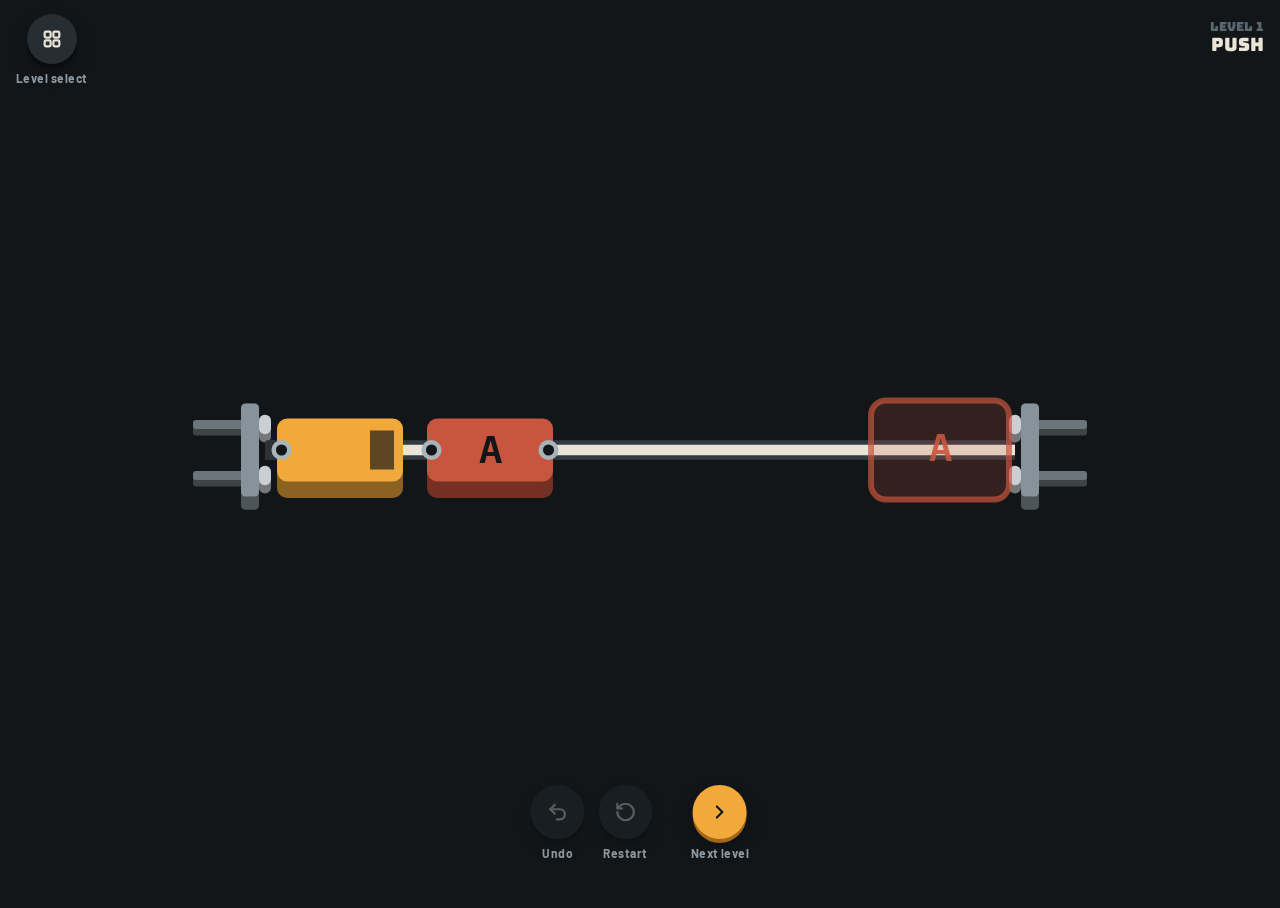
==== commit 8c11af05: "No level descriptions, levels fit the screen, couplings at the start, editor hover tips Levels have " ====
--- a/index.html
+++ b/index.html
@@ -37,7 +37,6 @@
     <div class="st-tag">
       <div class="st-tag-num" id="tagNum"></div>
       <div class="st-tag-name" id="tagName"></div>
-      <div class="st-tag-goal" id="tagGoal"></div>
     </div>
   </div>
 
@@ -100,8 +99,8 @@
     const game = createGame($("yard"), {
       rotate: true,
       nudgeEl: $("nudge"),
-      // room for the top bar and the round controls
-      margins: (W) => ({ top: W <= 600 ? 120 : 100, bottom: W <= 600 ? 108 : 124, side: 16 }),
+      // room for the top bar and the round controls, the same top and bottom so the level sits in the middle
+      margins: (W) => (W <= 600 ? { top: 116, bottom: 116, side: 16 } : { top: 124, bottom: 124, side: 24 }),
       onHistory: () => { $("undo").disabled = !game.canUndo; $("reset").disabled = !game.canUndo; },
       onWin: win,
     });
@@ -113,7 +112,6 @@
       $("menu").hidden = true; $("bar").hidden = false; $("controls").hidden = false; $("win").hidden = true;
       $("tagNum").textContent = `Level ${levelIndex + 1}`;
       $("tagName").textContent = level.name;
-      $("tagGoal").textContent = level.blurb;
       updateGates();
     }
 
@@ -151,7 +149,7 @@
           return;
         }
         if (finished.has(lv.id)) btn.classList.add("is-done");
-        btn.title = `${lv.name}: ${lv.blurb}`;
+        btn.title = lv.name;
         btn.innerHTML = thumbSvg(lv) +
           `<span class="st-level-num">Level ${i + 1}</span>` +
           `<span class="st-level-name">${lv.name}</span>` +
--- a/style.css
+++ b/style.css
@@ -81,7 +81,6 @@
 .st-tag { margin-left: auto; text-align: right; max-width: calc(100% - 120px); padding-top: 4px; }
 .st-tag-name { font: 400 1.15rem/1.1 var(--font-display); color: var(--text); }
 .st-tag-num { font: 400 .78rem var(--font-display); color: var(--faint); }
-.st-tag-goal { margin-top: 4px; font-weight: 600; font-size: .9rem; color: var(--muted); }
 
 /* a pointer to what to do next, over the yard */
 .st-nudge {
@@ -142,7 +141,6 @@
   .st-level .st-done { grid-column: 3; grid-row: 1 / 4; }
   .st-level .st-lock { grid-row: 1 / 4; height: 46px; }
   .st-bar { top: 10px; left: 10px; right: 10px; }
-  .st-tag-goal { font-size: .8rem; }
   .st-controls { gap: 10px; bottom: 34px; }
   .st-ctl .st-btn, .st-home .st-btn { width: 46px; height: 46px; }
   .st-controls .st-gap { width: 2px; }
